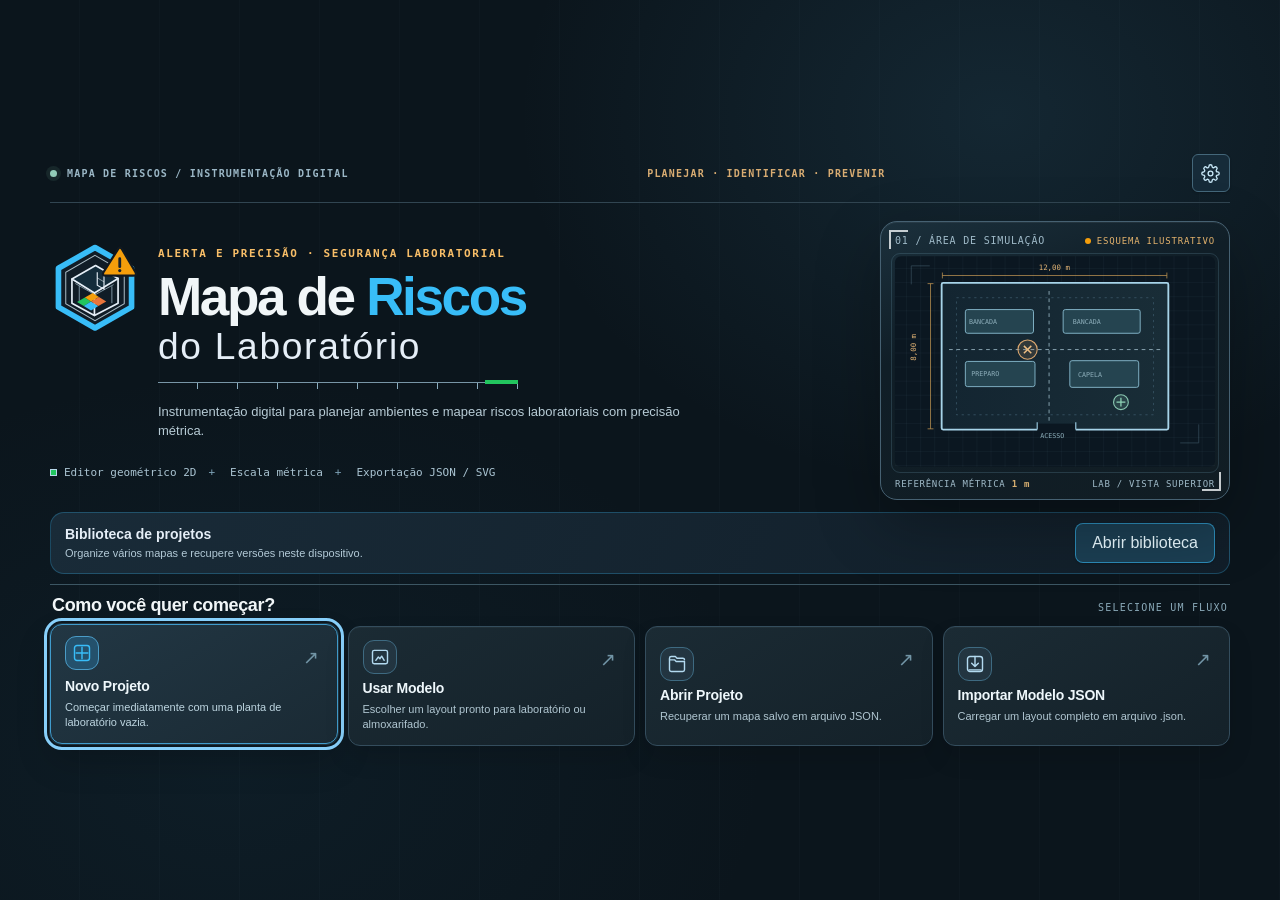
==== index.html @ 687a7b1a "fix(uiux-0.9.2.3): prevent toolbar overlap and move PWA installation to settings" ====
<html lang="pt-BR">
<head>
  <meta charset="utf-8">
  <meta name="viewport" content="width=device-width, initial-scale=1">
  <title>Mapa de Riscos — Laboratório</title>
  <link rel="stylesheet" href="css/mapa.css">
  <link rel="stylesheet" href="css/identidade-alerta-precisao.css">
  <meta name="theme-color" content="#0F141A">
  <meta name="description" content="Editor 2D de plantas e mapas de riscos para laboratórios, com medidas reais, símbolos de risco e exportação JSON.">
  <link rel="icon" type="image/svg+xml" href="assets/svg/mrl-app-icon.svg">
  <link rel="manifest" href="manifest.webmanifest">
  <link rel="apple-touch-icon" href="assets/icons/icon-180.png">
  <meta name="apple-mobile-web-app-capable" content="yes">
  <meta name="apple-mobile-web-app-status-bar-style" content="black-translucent">
</head>
<body>
  <!-- Página inicial sem autenticação: novo projeto, autosave, modelos e importação. -->
<section id="homeScreen" class="home-screen" aria-labelledby="homeTitle">
    <div class="home-content">
      <div class="proto-topline" aria-label="Protótipo visual, não versão de produção">
        <span class="proto-topline-kicker"><span class="proto-pulse"></span> MAPA DE RISCOS / INSTRUMENTAÇÃO DIGITAL</span>
        <span class="proto-topline-right">PLANEJAR · IDENTIFICAR · PREVENIR</span><button id="homeSettingsBtn" class="settings-trigger home-settings-trigger" type="button" aria-label="Abrir configurações" aria-controls="settingsPanel" aria-expanded="false" title="Configurações"><svg viewbox="0 0 24 24"><path d="M12 15a3 3 0 1 0 0-6 3 3 0 0 0 0 6zM19.4 15a1.65 1.65 0 0 0 .33 1.82l.06.06a2 2 0 0 1-2.83 2.83l-.06-.06a1.65 1.65 0 0 0-1.82-.33 1.65 1.65 0 0 0-1 1.51V21a2 2 0 0 1-4 0v-.09A1.65 1.65 0 0 0 9 19.4a1.65 1.65 0 0 0-1.82.33l-.06.06a2 2 0 0 1-2.83-2.83l.06-.06a1.65 1.65 0 0 0 .33-1.82 1.65 1.65 0 0 0-1.51-1H3a2 2 0 0 1 0-4h.09A1.65 1.65 0 0 0 4.6 9a1.65 1.65 0 0 0-.33-1.82l-.06-.06a2 2 0 0 1 2.83-2.83l.06.06a1.65 1.65 0 0 0 1.82.33H9a1.65 1.65 0 0 0 1-1.51V3a2 2 0 0 1 4 0v.09a1.65 1.65 0 0 0 1 1.51 1.65 1.65 0 0 0 1.82-.33l.06-.06a2 2 0 0 1 2.83 2.83l-.06.06a1.65 1.65 0 0 0-.33 1.82V9a1.65 1.65 0 0 0 1.51 1H21a2 2 0 0 1 0 4h-.09a1.65 1.65 0 0 0-1.51 1z"></path></svg></button>
      </div>
      <div class="home-brand">
      <div class="proto-brand-copy">
        <div class="home-brand-mark" aria-hidden="true">
          <img class="identity-symbol" src="assets/svg/mrl-symbol.svg" alt="" width="72" height="72">
        </div>
        <div>
          <span class="home-eyebrow">ALERTA E PRECISÃO · SEGURANÇA LABORATORIAL</span>
          <h1 id="homeTitle" class="brand-wordmark"><span class="brand-wordmark-top">Mapa de <em>Riscos</em></span><span class="brand-wordmark-bottom">do Laboratório</span></h1><div class="brand-wordmark-rule" aria-hidden="true"></div>
          <p>Instrumentação digital para planejar ambientes e mapear riscos laboratoriais com precisão métrica.</p>
        </div>
        <div class="proto-capabilities" aria-label="Características do editor">
          <span><i class="proto-signal-dot"></i> Editor geométrico 2D</span>
          <span>Escala métrica</span>
          <span>Exportação JSON / SVG</span>
        </div>
      </div>
      <div class="proto-showcase" aria-label="Visualização conceitual de uma planta de laboratório de 12 por 8 metros">
        <div class="proto-showcase-head"><span>01 / ÁREA DE SIMULAÇÃO</span><span class="proto-showcase-live"><b></b> ESQUEMA ILUSTRATIVO</span></div>
        <svg viewBox="0 0 440 294" xmlns="http://www.w3.org/2000/svg" aria-hidden="true">
          <defs>
            <pattern id="protoGrid" width="19" height="19" patternUnits="userSpaceOnUse"><path d="M19 0H0V19" fill="none" stroke="#91bdd4" stroke-opacity=".13" stroke-width=".8"/></pattern>
            <linearGradient id="protoFloor" x1="0" x2="1"><stop stop-color="#132531"/><stop offset="1" stop-color="#192d37"/></linearGradient>
          </defs>
          <rect x="4" y="3" width="432" height="284" rx="8" fill="#0b1721"/>
          <rect x="4" y="3" width="432" height="284" fill="url(#protoGrid)"/>
          <g transform="translate(67 39)">
            <rect width="306" height="198" rx="2" fill="url(#protoFloor)" stroke="#a7d4e9" stroke-width="2.5"/>
            <rect x="20" y="20" width="266" height="158" fill="none" stroke="#3c5a6c" stroke-dasharray="3 5"/>
            <g fill="#254450" stroke="#8abdd1" stroke-width="1.2">
              <rect x="32" y="36" width="92" height="32" rx="3"/><rect x="164" y="36" width="104" height="32" rx="3"/>
              <rect x="32" y="106" width="94" height="34" rx="3"/><rect x="173" y="105" width="93" height="36" rx="3"/>
            </g>
            <g fill="none" stroke="#adcbd8" stroke-width="1" stroke-dasharray="5 5"><path d="M145 11V188"/><path d="M10 90H297"/></g>
            <g><circle cx="116" cy="90" r="13" fill="#cf9360" fill-opacity=".15" stroke="#d8a56e" stroke-width="1.5"/><path d="M111 85l10 10m0-10l-10 10" stroke="#ecbc82" stroke-width="2"/><circle cx="242" cy="161" r="10" fill="#89c7b1" fill-opacity=".15" stroke="#89c7b1" stroke-width="1.5"/><path d="M242 155v12m-6-6h12" stroke="#8fd5b7" stroke-width="1.7"/></g>
            <rect x="129" y="190" width="52" height="12" fill="#0b1721"/><path d="M129 198v-10m52 10v-10" stroke="#86b3c8" stroke-width="1.8"/>
            <g fill="#8daeba" font-family="monospace" font-size="9"><text x="133" y="210">ACESSO</text><text x="37" y="55">BANCADA</text><text x="177" y="55">BANCADA</text><text x="40" y="126">PREPARO</text><text x="184" y="127">CAPELA</text></g>
          </g>
          <g stroke="#d7a65a" stroke-width="1" opacity=".9"><path d="M68 29H371M68 25v8m303-8v8"/><path d="M52 40v196m-4-196h8m-8 196h8"/></g>
          <g fill="#e5b676" font-size="10" font-family="monospace"><text x="198" y="21">12,00 m</text><text x="33" y="144" transform="rotate(-90 33 144)">8,00 m</text></g>
          <g stroke="#82adc2" opacity=".35"><path d="M26 16h25M26 16v25M414 255h-25M414 255v-25"/></g>
        </svg>
        <div class="proto-showcase-bottom"><span>REFERÊNCIA MÉTRICA <b>1 m</b></span><span>LAB / VISTA SUPERIOR</span></div>
      </div>
      </div>

      <p id="homeStorageWarning" class="home-storage-warning" role="alert" hidden></p>

      <div class="home-recent home-recent-top" id="recentProjects" hidden>
        <div class="home-recent-head">
          <div>
            <h2>Continuar de onde parou</h2>
            <p>Existe um autosave disponível neste navegador.</p>
          </div>
          <button id="homeContinue" class="home-continue" type="button">Continuar último projeto</button>
        </div>
        <div id="recentList" class="recent-list"></div>
      </div>
      <div id="previousProjectRow" class="home-previous" hidden>
        <span>Uma cópia local do projeto anterior está disponível neste navegador.</span>
        <button type="button" id="homeRestorePrevious" class="home-restore-previous">Restaurar cópia anterior</button>
      </div>

      <div class="library-home-launch">
        <div><strong>Biblioteca de projetos</strong><span>Organize vários mapas e recupere versões neste dispositivo.</span></div>
        <button id="homeLibrary" type="button">Abrir biblioteca</button>
      </div>

      <div class="proto-section-caption"><h2 class="home-start-title">Como você quer começar?</h2><span>SELECIONE UM FLUXO</span></div>


      <div class="home-actions" aria-label="Como deseja começar?">
        <button id="homeNewProject" class="home-card home-card-primary" type="button">
          <span class="home-icon" aria-hidden="true"><svg viewbox="0 0 24 24"><path d="M12 5v14M5 12h14"></path><rect x="3" y="3" width="18" height="18" rx="3"></rect></svg></span>
          <strong>Novo Projeto</strong>
          <small>Começar imediatamente com uma planta de laboratório vazia.</small>
        </button>
        <button id="homeUseModel" class="home-card home-card-secondary" type="button">
          <span class="home-icon" aria-hidden="true"><svg viewbox="0 0 24 24"><rect x="3" y="4" width="18" height="16" rx="2"></rect><path d="M7 16l3-4 2 2 2-3 3 5"></path></svg></span>
          <strong>Usar Modelo</strong>
          <small>Escolher um layout pronto para laboratório ou almoxarifado.</small>
        </button>
        <button id="homeOpenProject" class="home-card home-card-secondary" type="button">
          <span class="home-icon" aria-hidden="true"><svg viewbox="0 0 24 24"><path d="M3 7h6l2 2h10v10a2 2 0 0 1-2 2H5a2 2 0 0 1-2-2z"></path><path d="M3 7V5a2 2 0 0 1 2-2h5l2 2h7a2 2 0 0 1 2 2"></path></svg></span>
          <strong>Abrir Projeto</strong>
          <small>Recuperar um mapa salvo em arquivo JSON.</small>
        </button>
        <button id="homeImportModel" class="home-card home-card-secondary" type="button">
          <span class="home-icon" aria-hidden="true"><svg viewbox="0 0 24 24"><path d="M12 3v12m0 0l-4-4m4 4l4-4"></path><path d="M5 19h14"></path><rect x="3" y="3" width="18" height="18" rx="3"></rect></svg></span>
          <strong>Importar Modelo JSON</strong>
          <small>Carregar um layout completo em arquivo .json.</small>
        </button>
      </div>
    </div>
  </section>

  <!-- Editor principal: interface completa de edição do mapa. -->
<div class="app hidden" id="app">
    <!-- Barra superior: navegação, área ativa, stepper e ações globais. -->
<header class="topbar" role="banner">

      <button id="homeBtn" type="button" title="Voltar à tela inicial" aria-label="Voltar à tela inicial" class="topbar-icon-btn"><svg viewbox="0 0 24 24" aria-hidden="true"><path d="M3 10.5L12 3l9 7.5M5 9v11h14V9M9 20v-6h6v6"></path></svg></button><div class="brand">
        <div class="brand-mark" aria-hidden="true">
          <img class="identity-symbol" src="assets/svg/mrl-symbol.svg" alt="" width="36" height="36">
        </div>
        <div>
          <strong>Mapa de <span class="identity-blue">Riscos</span> do Laboratório</strong>
          <small>ALERTA E PRECISÃO · EDITOR 2D</small>
        </div>
      </div>

      <span id="projectName" class="project-name">Laboratório</span><div class="mobile-nav-controls">
        <button id="btnToggleTools" class="mobile-only-btn" type="button" aria-label="Abrir Painel de Ferramentas">
          <svg viewbox="0 0 24 24"><path d="M14.7 6.3a1 1 0 0 0 0 1.4l1.6 1.6a1 1 0 0 0 1.4 0l3.77-3.77a6 6 0 0 1-7.94 7.94l-6.91 6.91a2.12 2.12 0 0 1-3-3l6.91-6.91a6 6 0 0 1 7.94-7.94l-3.76 3.76z"></path></svg>
        </button>
        <button id="btnToggleProps" class="mobile-only-btn" type="button" aria-label="Abrir Painel de Propriedades">
          <svg viewbox="0 0 24 24"><path d="M12 15a3 3 0 1 0 0-6 3 3 0 0 0 0 6zM19.4 15a1.65 1.65 0 0 0 .33 1.82l.06.06a2 2 0 0 1-2.83 2.83l-.06-.06a1.65 1.65 0 0 0-1.82-.33 1.65 1.65 0 0 0-1 1.51V21a2 2 0 0 1-4 0v-.09A1.65 1.65 0 0 0 9 19.4a1.65 1.65 0 0 0-1.82.33l-.06.06a2 2 0 0 1-2.83-2.83l.06-.06a1.65 1.65 0 0 0 .33-1.82 1.65 1.65 0 0 0-1.51-1H3a2 2 0 0 1 0-4h.09A1.65 1.65 0 0 0 4.6 9a1.65 1.65 0 0 0-.33-1.82l-.06-.06a2 2 0 0 1 2.83-2.83l.06.06a1.65 1.65 0 0 0 1.82.33H9a1.65 1.65 0 0 0 1-1.51V3a2 2 0 0 1 4 0v.09a1.65 1.65 0 0 0 1 1.51 1.65 1.65 0 0 0 1.82-.33l.06-.06a2 2 0 0 1 2.83 2.83l-.06.06a1.65 1.65 0 0 0-.33 1.82V9a1.65 1.65 0 0 0 1.51 1H21a2 2 0 0 1 0 4h-.09a1.65 1.65 0 0 0-1.51 1z"></path></svg>
        </button>
      </div>

      <div class="area-switcher" aria-label="Área ativa"><span class="area-switcher-label">Área</span><select id="areaSelect" aria-label="Selecionar área ativa"></select>
          </div><div class="stepper" aria-label="Etapas de construção do mapa">
        <button class="step active" id="step-1" type="button" aria-current="step">
          <span class="step-num">1</span>
          <b>Ambiente</b>
          <span class="step-check" aria-hidden="true">✓</span>
        </button>
        <i></i>
        <button class="step pending" id="step-2" type="button">
          <span class="step-num">2</span>
          <b>Riscos</b>
          <span class="step-check" aria-hidden="true">✓</span>
        </button>
        <i></i>
        <button class="step pending" id="step-3" type="button">
          <span class="step-num">3</span>
          <b>Conferir</b>
          <span class="step-check" aria-hidden="true">✓</span>
        </button>
      </div><div id="stepperHint" class="stepper-hint" aria-live="polite">Comece definindo o ambiente e adicionando estrutura.</div>

      <div class="topbar-action-cluster" aria-label="Ações do projeto"><div class="top-action-group top-action-edit"><button id="undo" title="Desfazer (Ctrl+Z)" aria-label="Desfazer ação anterior (Ctrl+Z)">
          <svg viewbox="0 0 24 24"><path d="M3 7v6h6M21 17a9 9 0 0 0-9-9 9 9 0 0 0-6 2.3L3 13"></path></svg>
          <span class="btn-label">Desfazer</span>
        </button>
        <button id="redo" title="Refazer (Ctrl+Y)" aria-label="Refazer ação desfeita (Ctrl+Y)">
          <svg viewbox="0 0 24 24"><path d="M21 7v6h-6M3 17a9 9 0 0 1 9-9 9 9 0 0 1 6 2.3L21 13"></path></svg>
          <span class="btn-label">Refazer</span>
        </button>
        </div><div class="top-action-group top-action-file"><button id="btnShortcuts" aria-keyshortcuts="?" title="Atalhos de Teclado (?)" aria-label="Abrir guia de atalhos de teclado">
          <svg viewbox="0 0 24 24"><path d="M12 2a10 10 0 1 0 0 20 10 10 0 0 0 0-20zm0 15h.01M12 7a3 3 0 0 1 3 3c0 2-3 3-3 3"></path></svg>
          <span class="btn-label">Ajuda</span>
        </button>
        <button id="librarySaveRevision" type="button" title="Guardar revisão do projeto na biblioteca" aria-label="Guardar revisão do projeto na biblioteca"><svg viewBox="0 0 24 24" aria-hidden="true"><path d="M4 3h13l3 3v15H4zM7 3v6h9V3M7 21v-8h10v8M14 16h-4M12 14v4"/></svg><span>Revisão</span></button>
        <button id="save" title="Baixar arquivo de projeto JSON" aria-label="Baixar arquivo JSON do projeto">
          <svg viewbox="0 0 24 24"><path d="M19 21H5a2 2 0 0 1-2-2V5a2 2 0 0 1 2-2h11l5 5v11a2 2 0 0 1-2 2zM17 21v-8H7v8M7 3v5h8"></path></svg>
          <span>Baixar JSON</span>
        </button>
        <button id="exportSvg" title="Exportar Mapa em SVG" aria-label="Exportar imagem do mapa em SVG">
          <svg viewbox="0 0 24 24"><path d="M14 2H6a2 2 0 0 0-2 2v16a2 2 0 0 0 2 2h12a2 2 0 0 0 2-2V8zM14 2v6h6M12 18v-6M9 15l3 3 3-3"></path></svg>
          <span>SVG</span>
        </button>
        <button id="load" title="Abrir arquivo de mapa" aria-label="Carregar projeto JSON salvo">
          <svg viewbox="0 0 24 24"><path d="M22 19a2 2 0 0 1-2 2H4a2 2 0 0 1-2-2V5a2 2 0 0 1 2-2h5l2 3h9a2 2 0 0 1 2 2z"></path></svg>
          <span>Abrir</span>
        </button>
        <button id="editorSettingsBtn" class="settings-trigger" type="button" aria-label="Abrir configurações" aria-controls="settingsPanel" aria-expanded="false" title="Configurações"><svg viewbox="0 0 24 24"><path d="M12 15a3 3 0 1 0 0-6 3 3 0 0 0 0 6zM19.4 15a1.65 1.65 0 0 0 .33 1.82l.06.06a2 2 0 0 1-2.83 2.83l-.06-.06a1.65 1.65 0 0 0-1.82-.33 1.65 1.65 0 0 0-1 1.51V21a2 2 0 0 1-4 0v-.09A1.65 1.65 0 0 0 9 19.4a1.65 1.65 0 0 0-1.82.33l-.06.06a2 2 0 0 1-2.83-2.83l.06-.06a1.65 1.65 0 0 0 .33-1.82 1.65 1.65 0 0 0-1.51-1H3a2 2 0 0 1 0-4h.09A1.65 1.65 0 0 0 4.6 9a1.65 1.65 0 0 0-.33-1.82l-.06-.06a2 2 0 0 1 2.83-2.83l.06.06a1.65 1.65 0 0 0 1.82.33H9a1.65 1.65 0 0 0 1-1.51V3a2 2 0 0 1 4 0v.09a1.65 1.65 0 0 0 1 1.51 1.65 1.65 0 0 0 1.82-.33l.06-.06a2 2 0 0 1 2.83 2.83l-.06.06a1.65 1.65 0 0 0-.33 1.82V9a1.65 1.65 0 0 0 1.51 1H21a2 2 0 0 1 0 4h-.09a1.65 1.65 0 0 0-1.51 1z"></path></svg></button>
      </div></div></header>

    <!-- Área de trabalho: painéis laterais e canvas central. -->
<main class="workspace">
      <!-- PAINEL ESQUERDO -->
      <!-- Painel esquerdo: projeto, ambiente, paleta de elementos e dicas. -->
<aside class="left-panel" id="leftPanel" tabindex="0" aria-label="Painel de Ferramentas e Elementos"><div class="mobile-panel-header"><strong>Ferramentas</strong><button type="button" class="mobile-panel-close" id="closeToolsPanel" aria-label="Fechar painel de ferramentas">×</button></div><details class="panel-section panel-section-project" open="open"><summary class="panel-section-head"><span class="panel-section-icon"><svg viewbox="0 0 24 24" aria-hidden="true"><path d="M4 4h16v16H4zM8 8h8v8H8z"></path></svg></span><span class="panel-section-title">Projeto</span><span class="panel-section-chevron" aria-hidden="true">›</span></summary><div class="panel-section-body"><!-- Cabeçalho do editor: identificação e contexto do mapa. -->
<section class="intro">
          <span class="eyebrow">MAPEAMENTO</span>
          <h1>Monte a planta</h1>
          <p>Defina o tamanho real da sala e depois posicione estrutura, riscos e itens de segurança.</p>
        </section>


        <!-- Gerenciador de áreas: criar, renomear, excluir e alternar ambientes. -->
<section class="area-manager" id="areaManager">
          <div class="section-title">Áreas do projeto</div>
          <div class="area-name-row">
            <input id="areaName" type="text" maxlength="60" placeholder="Nome da área" aria-label="Nome da área">
            <button id="renameArea" type="button" title="Renomear área">Renomear</button>
          </div>
          <label for="areaType">Tipo da área
            <select id="areaType" aria-label="Tipo da área">
              <option value="laboratorio">Laboratório</option>
              <option value="almoxarifado">Almoxarifado</option>
              <option value="corredor">Corredor</option>
              <option value="preparo">Sala de preparo</option>
              <option value="apoio">Área de apoio</option>
            </select>
          </label>
          <div class="area-actions">
            <button class="primary" id="newArea" type="button">Nova Área</button>
            <button id="openModels" type="button">Modelos</button>
            <button id="deleteArea" type="button">Excluir Área</button>
            <button id="toggleOverview" type="button">Ver todas as áreas</button>
          </div>
          <div class="area-meta" id="areaMeta" aria-live="polite"></div>
        </section>

        <!-- Configuração das dimensões da área ativa. -->
<section class="room-card" id="environmentSection">
          <div class="section-title">Dimensões da sala</div>
          <div class="dimension-grid">
            <label for="roomW">Largura
              <div class="input-unit"><input id="roomW" type="number" value="12" min="2" max="100" step="0.1" aria-label="Largura da sala em metros"><span>m</span></div>
            </label>
            <label for="roomH">Comprimento
              <div class="input-unit"><input id="roomH" type="number" value="8" min="2" max="100" step="0.1" aria-label="Comprimento da sala em metros"><span>m</span></div>
            </label>
          </div>
          <div id="roomFeedback" class="feedback" aria-live="polite">Sala atual: 12,0 × 8,0 m</div>
          <div class="room-actions">
            <button class="primary full" id="applyRoom" aria-label="Aplicar dimensões da sala">Aplicar dimensões</button>
            <button class="full" id="fitRoom" title="Atalho: F" aria-label="Enquadrar sala na tela (Atalho F)">Enquadrar sala (F)</button>
          </div>
        </section>

        </div></details><details class="panel-section" open="open"><summary class="panel-section-head"><span class="panel-section-icon"><svg viewbox="0 0 24 24" aria-hidden="true"><path d="M4 5h16v14H4zM4 10h16M4 15h16"></path></svg></span><span class="panel-section-title">Estrutura</span><span class="panel-section-chevron" aria-hidden="true">›</span></summary><div class="panel-section-body"><div id="palette" class="palette palette-group"><button data-type="wall" aria-label="Adicionar Parede"><span class="icon"><svg viewBox="0 0 24 24" aria-hidden="true"><rect x="2.5" y="8" width="19" height="8" rx="0.5" fill="none" stroke="currentColor"/><path d="M5 15.5l5-7M11 15.5l5-7M17 15.5l4-6" fill="none" stroke="currentColor" stroke-opacity=".68"/><path d="M2.5 9.5h19M2.5 14.5h19" fill="none" stroke="currentColor" stroke-opacity=".5"/></svg></span><b>Parede</b><small>Estrutura</small></button>
            <button data-type="door" aria-label="Adicionar Porta"><span class="icon"><svg viewBox="0 0 24 24" aria-hidden="true"><path d="M3 20h18M7 20V4" fill="none" stroke="currentColor"/><circle cx="7" cy="20" r="1.2" fill="currentColor"/><path d="M7 4A16 16 0 0 1 23 20" fill="none" stroke="currentColor" stroke-dasharray="2.2 2.2" stroke-opacity=".75"/></svg></span><b>Porta</b><small>Acesso</small></button>
            <button data-type="window" aria-label="Adicionar Janela"><span class="icon"><svg viewbox="0 0 24 24"><path d="M3 5h18v14H3zM3 12h18M12 5v14"></path></svg></span><b>Janela</b><small>Abertura</small></button>
            <button data-type="zone" aria-label="Adicionar Área de Circulação"><span class="icon"><svg viewbox="0 0 24 24"><path d="M4 4h16v16H4zM8 8h8v8H8z"></path></svg></span><b>Circulação</b><small>Área livre</small></button>

            </div></div></details><details class="panel-section" open="open"><summary class="panel-section-head"><span class="panel-section-icon"><svg viewbox="0 0 24 24" aria-hidden="true"><path d="M3 6h18v4H3zM5 10v9M19 10v9M7 15h10"></path></svg></span><span class="panel-section-title">Mobiliário e Equipamentos</span><span class="panel-section-chevron" aria-hidden="true">›</span></summary><div class="panel-section-body"><div class="palette palette-group"><button data-type="bench" aria-label="Adicionar Bancada"><span class="icon"><img src="assets/svg/lab-bench.svg" width="24" height="24" alt=""></span><b>Bancada</b><small>Trabalho</small></button>
            <button data-type="benchL" aria-label="Adicionar Bancada em L"><span class="icon"><img src="assets/svg/lab-benchL.svg" width="24" height="24" alt=""></span><b>Bancada L</b><small>Canto</small></button>
            <button data-type="sink" aria-label="Adicionar Pia"><span class="icon"><img src="assets/svg/lab-sink.svg" width="24" height="24" alt=""></span><b>Pia</b><small>Água</small></button>
            <button data-type="hood" aria-label="Adicionar Capela de Exaustão"><span class="icon"><img src="assets/svg/lab-hood.svg" width="24" height="24" alt=""></span><b>Capela</b><small>Exaustão</small></button>
            <button data-type="cabinet" aria-label="Adicionar Armário"><span class="icon"><svg viewbox="0 0 24 24"><path d="M4 3h16v18H4zM12 3v18M8 8h1M15 8h1"></path></svg></span><b>Armário</b><small>Armazenamento</small></button>
            <button data-type="shelf" aria-label="Adicionar Estante"><span class="icon"><svg viewbox="0 0 24 24"><path d="M4 4h16M4 10h16M4 16h16M4 21h16M6 4v17M18 4v17"></path></svg></span><b>Estante</b><small>Armazenamento</small></button>
            <button data-type="equipment" aria-label="Adicionar Equipamento"><span class="icon"><svg viewbox="0 0 24 24"><path d="M4 5h16v14H4zM7 8h10v5H7zM9 16h6"></path></svg></span><b>Equipamento</b><small>Área técnica</small></button>
            </div></div></details><details class="panel-section" open="open"><summary class="panel-section-head"><span class="panel-section-icon"><svg viewbox="0 0 24 24" aria-hidden="true"><path d="M12 3l9 17H3L12 3zM12 9v4M12 17h.01"></path></svg></span><span class="panel-section-title">Riscos</span><span class="panel-section-chevron" aria-hidden="true">›</span></summary><div class="panel-section-body"><div class="palette palette-group"><button data-type="chemical" class="risk risk-chemical" aria-label="Adicionar Risco Químico"><span class="icon"><img src="assets/svg/risk-chemical.svg" width="24" height="24" alt=""></span><b>Químico</b><small>Risco químico</small></button>
            <button data-type="biological" class="risk risk-biological" aria-label="Adicionar Risco Biológico"><span class="icon"><svg viewbox="0 0 24 24"><path d="M12 4c-3 0-5 3-5 6 0 4 2 7 5 10 3-3 5-6 5-10 0-3-2-6-5-6zM7 9c-3-1-5 1-5 4s3 4 6 2M17 9c3-1 5 1 5 4s-3 4-6 2M12 4V2"></path></svg></span><b>Biológico</b><small>Risco biológico</small></button>
            <button data-type="physical" class="risk risk-physical" aria-label="Adicionar Risco Físico"><span class="icon"><svg viewbox="0 0 24 24"><path d="M4 17l6-10 3 5 3-4 4 9M5 20h14"></path></svg></span><b>Físico</b><small>Ruído, calor etc.</small></button>
            <button data-type="fire" class="risk risk-fire" aria-label="Adicionar Risco de Incêndio"><span class="icon"><svg viewbox="0 0 24 24"><path d="M12 21c-4 0-7-3-7-7 0-3 2-5 5-8 0 3 2 4 3 5 0-4 2-6 3-8 1 3 3 5 3 9 0 5-3 9-7 9z"></path></svg></span><b>Incêndio</b><small>Risco de fogo</small></button>
            <button data-type="electrical" class="risk risk-electrical" aria-label="Adicionar Risco Elétrico"><span class="icon"><svg viewbox="0 0 24 24"><path d="M13 2L5 13h6l-1 9 9-12h-6z"></path></svg></span><b>Elétrico</b><small>Risco elétrico</small></button>
            <button data-type="ergonomic" class="risk risk-ergonomic" aria-label="Adicionar Risco Ergonômico"><span class="icon"><svg viewbox="0 0 24 24"><path d="M8 5a2 2 0 1 0 0 4 2 2 0 0 0 0-4M7 10l-2 5h5l2 5M12 11h5M17 11v8"></path></svg></span><b>Ergonômico</b><small>Postura, esforço</small></button>
            <button data-type="radiation" class="risk risk-radiation" aria-label="Adicionar Risco de Radiação"><span class="icon"><svg viewbox="0 0 24 24"><path d="M12 12m-2 0a2 2 0 1 0 4 0a2 2 0 1 0-4 0M12 10V3M10.3 13l-6 3.5M13.7 13l6 3.5M12 3a9 9 0 0 1 7.8 13.5M12 3a9 9 0 0 0-7.8 13.5"></path></svg></span><b>Radiação</b><small>Ionizante / UV</small></button>
            <button data-type="slip" class="risk risk-slip" aria-label="Adicionar Risco de Queda"><span class="icon"><svg viewbox="0 0 24 24"><path d="M4 18h16M7 14l3-5 3 3 4-6M5 20h14"></path></svg></span><b>Queda</b><small>Piso / circulação</small></button>

            </div></div></details><details class="panel-section" open="open"><summary class="panel-section-head"><span class="panel-section-icon"><svg viewbox="0 0 24 24" aria-hidden="true"><path d="M5 20h14M12 3v11M8 10l4-4 4 4"></path></svg></span><span class="panel-section-title">Emergência</span><span class="panel-section-chevron" aria-hidden="true">›</span></summary><div class="panel-section-body"><div class="palette palette-group"><button data-type="shower" aria-label="Adicionar Chuveiro de Emergência"><span class="icon"><svg viewbox="0 0 24 24"><path d="M5 10h14M7 10a5 5 0 0 1 10 0M12 10v3M8 15v4M12 15v4M16 15v4"></path></svg></span><b>Chuveiro</b><small>Emergência</small></button>
            <button data-type="eyewash" aria-label="Adicionar Lava-Olhos de Emergência"><span class="icon"><svg viewbox="0 0 24 24"><path d="M4 13h16M7 13V9h10v4M9 9V6h6v3M6 17c2-2 4-2 6 0M12 17c2-2 4-2 6 0"></path></svg></span><b>Lava-olhos</b><small>Emergência</small></button>
            <button data-type="extinguisher" aria-label="Adicionar Extintor de Incêndio"><span class="icon"><img src="assets/svg/equipment-extinguisher.svg" width="24" height="24" alt=""></span><b>Extintor</b><small>Emergência</small></button>
            <button data-type="exit" aria-label="Adicionar Saída de Emergência"><span class="icon"><svg viewbox="0 0 24 24"><path d="M4 3h10v18H4zM14 12h7M18 9l3 3-3 3"></path></svg></span><b>Saída</b><small>Emergência</small></button>
          </div></div></details><details class="panel-section"><summary class="panel-section-head"><span class="panel-section-icon"><svg viewbox="0 0 24 24" aria-hidden="true"><path d="M9 18h6M10 22h4M8 14a6 6 0 1 1 8 0c-1 1-2 2-2 4h-4c0-2-1-3-2-4z"></path></svg></span><span class="panel-section-title">Dicas</span><span class="panel-section-chevron" aria-hidden="true">›</span></summary><div class="panel-section-body"><div class="help-box">
          <strong>Como usar</strong>
          <span>1. Redimensione a sala ou escolha elementos na paleta.</span>
          <span>2. Pressione Alt + Arrastar ou Ctrl + D para duplicar.</span>
          <span>3. Agrupe elementos selecionados pressionando a tecla G.</span>
          <span>4. Use Setas (Shift = rápido), R para girar e + / - para escalar.</span>
          <span>5. Navegue por Tab, focar camadas (Alt+Shift+L) e propriedades (Alt+Shift+P).</span>
        </div>
      </div></details></aside><!-- ÁREA CENTRAL: CANVAS -->
      <section class="canvas-area" tabindex="0" aria-label="Área de Trabalho Principal do Editor">
        <div class="canvas-toolbar" role="toolbar" aria-label="Ferramentas do Canvas">
          <div class="tool-group">
            <button class="mode active" id="selectMode" title="Selecionar elementos" aria-label="Ativar Modo Seleção" aria-pressed="true">
              <svg viewbox="0 0 24 24"><path d="M3 3l7.07 16.97 2.51-7.39 7.39-2.51L3 3z"></path></svg>
              <span>Selecionar</span>
            </button>
            <button class="mode" id="panMode" title="Mover área do mapa" aria-label="Ativar Modo Panorâmico" aria-pressed="false">
              <svg viewbox="0 0 24 24"><path d="M5 9l-3 3 3 3M19 9l3 3-3 3M9 5l3-3 3 3M9 19l3 3 3-3M12 12h0"></path></svg>
              <span>Mover</span>
            </button>
          </div>

          <div class="tool-group">
            <button id="grid" title="Alternar grade de referência" aria-label="Alternar exibição da grade" aria-pressed="true">
              <svg viewbox="0 0 24 24"><path d="M3 3h18v18H3zM3 9h18M3 15h18M9 3v18M15 3v18"></path></svg>
              <span>Grade</span>
            </button>
            <button id="snap" title="Alinhamento magnético (Snap 10 cm)" aria-label="Alternar Snap Magnético de 10cm" aria-pressed="true">
              <svg viewbox="0 0 24 24"><path d="M6 3v6a6 6 0 0 0 12 0V3M4 3h4M16 3h4M12 15v6M9 18h6"></path></svg>
              <span>Snap</span>
            </button>
            <button id="ruler" title="Exibir cotas e graduação métrica adaptativa" aria-label="Alternar cotas e graduação métrica" aria-pressed="false">
              <svg viewbox="0 0 24 24"><path d="M2 4h20v16H2zM6 4v4M10 4v2M14 4v4M18 4v2"></path></svg>
              <span>Cotas</span>
            </button>
          </div>

          <div class="zoom">
            <button id="zoomOut" title="Diminuir Zoom" aria-label="Diminuir Zoom do Canvas">
              <svg viewbox="0 0 24 24"><path d="M5 12h14"></path></svg>
            </button>
            <span id="zoomText" aria-live="polite">100%</span>
            <button id="zoomIn" title="Aumentar Zoom" aria-label="Aumentar Zoom do Canvas">
              <svg viewbox="0 0 24 24"><path d="M12 5v14M5 12h14"></path></svg>
            </button>
          </div>
        </div>

        <!-- BARRA CONTEXTUAL PARA ELEMENTOS SELECIONADOS -->
        <!-- Barra contextual: ações rápidas para a seleção atual. -->
<div id="contextualToolbar" class="contextual-toolbar hidden" role="toolbar" aria-label="Ações para Seleção Atual">
          <button id="ctxHide" title="Ocultar / Mostrar visibilidade" aria-label="Alternar Visibilidade dos elementos selecionados"><svg viewbox="0 0 24 24"><path d="M1 12s4-8 11-8 11 8 11 8-4 8-11 8-11-8-11-8z"></path><circle cx="12" cy="12" r="3"></circle></svg> Visibilidade</button>
          <button id="ctxLock" title="Bloquear / Desbloquear movimentação" aria-label="Alternar Bloqueio dos elementos selecionados"><svg viewbox="0 0 24 24"><rect x="3" y="11" width="18" height="11" rx="2" ry="2"></rect><path d="M7 11V7a5 5 0 0 1 10 0v4"></path></svg> Bloqueio</button>
          <button id="ctxDuplicate" title="Duplicar (Alt+Shift+D)" aria-label="Duplicar elementos selecionados"><svg viewbox="0 0 24 24"><path d="M16 1H4c-1.1 0-2 .9-2 2v14h2V3h12V1zm3 4H8c-1.1 0-2 .9-2 2v14c0 1.1.9 2 2 2h11c1.1 0 2-.9 2-2V7c0-1.1-.9-2-2-2zm0 16H8V7h11v14z"></path></svg> Duplicar</button>
          <button id="ctxRotate" title="Girar 90°" aria-label="Girar elementos selecionados em noventa graus"><svg viewbox="0 0 24 24"><path d="M7.11 8.53L5.7 7.11C4.8 8.27 4.24 9.61 4.07 11h2.02c.14-.87.52-1.67 1.02-2.47zM6.09 13H4.07c.17 1.39.73 2.73 1.6c.14.87.52 1.67 1.02 2.47l-1.41 1.41C4.37 15.61 3.73 13.91 3.56 12h2.02c.17 1.39.73 2.73 1.6 3.87zM12 4V1L8 5l4 4V6c3.31 0 6 2.69 6 6 0 1.01-.25 1.97-.7 2.8l1.46 1.46C19.54 15.03 20 13.57 20 12c0-4.42-3.58-8-8-8z"></path></svg> Girar</button>
          <button id="ctxGroup" title="Agrupar selecionados (G)" aria-label="Agrupar elementos selecionados"><svg viewbox="0 0 24 24"><path d="M4 4h6v6H4zm10 0h6v6h-6zM4 14h6v6H4zm10 0h6v6h-6z"></path></svg> Agrupar</button>
          <button id="ctxUngroup" class="hidden" title="Desagrupar (Shift+G)" aria-label="Desagrupar grupo selecionado"><svg viewbox="0 0 24 24"><path d="M4 4h4v4H4zm12 0h4v4h-4zM4 16h4v4H4zm12 0h4v4h-4z"></path></svg> Desagrupar</button>
          <button id="ctxDelete" class="danger-btn" title="Excluir (Del)" aria-label="Excluir elementos selecionados"><svg viewbox="0 0 24 24"><path d="M3 6h18M19 6v14a2 2 0 0 1-2 2H7a2 2 0 0 1-2-2V6m3 0V4a2 2 0 0 1 2-2h4a2 2 0 0 1 2 2v2"></path></svg> Excluir</button>
        </div>

        <!-- Canvas principal onde a planta é desenhada e editada. -->
<canvas id="canvas" tabindex="0" role="application" aria-label="Área de trabalho interativa do Mapa de Riscos"></canvas>
        <div class="proto-canvas-caption" aria-hidden="true"><b></b> PLANTA TÉCNICA <span>•</span> ÁREA ATIVA</div>

        <div class="canvas-help">Dica: Setas movem elementos. R gira. + / - redimensiona. Alt+Shift+L para camadas, Alt+Shift+P para propriedades.</div>
      </section>

      <!-- PAINEL DIREITO -->
      <!-- Painel direito: camadas, propriedades e relatório. -->
<aside class="right-panel" id="rightPanel" tabindex="0" aria-label="Painel lateral de edição"><div class="mobile-panel-header"><strong>Painel</strong><button type="button" class="mobile-panel-close" id="closePropsPanel" aria-label="Fechar painel lateral">×</button></div><!-- Abas do painel direito. -->
<div class="panel-tabs" role="tablist" aria-label="Painel lateral"><button id="panelTab-layers" class="panel-tab" type="button" role="tab" aria-controls="panelContent-layers" tabindex="0" aria-selected="true" data-panel-tab="layers"><span>Camadas</span><span id="layersBadge" class="tab-badge">0</span></button><button id="panelTab-properties" class="panel-tab" type="button" role="tab" aria-controls="panelContent-properties" tabindex="-1" aria-selected="false" data-panel-tab="properties"><span>Propriedades</span></button><button id="panelTab-report" class="panel-tab" type="button" role="tab" aria-controls="panelContent-report" tabindex="-1" aria-selected="false" data-panel-tab="report"><span>Relatório</span><span id="reportBadge" class="tab-badge">0/10</span></button></div><!-- Área de alertas de validação independente da aba. -->
<div id="validationAlert" class="validation-box validation-box-global hidden" aria-live="polite"></div><div class="panel-tab-content" id="panelContent-layers" data-panel-content="layers" role="tabpanel" aria-labelledby="panelTab-layers" tabindex="0"><section style="margin-top: 16px;">
          <div class="tree-header">
            <h3>Camadas e Objetos</h3>
            <span class="badge" id="totalObjectsBadge" aria-live="polite">0 itens</span>
          </div>
          <div class="help-text">Use setas para navegar, Enter para selecionar, Shift+Enter para seleção múltipla. (Alt+Shift+L)</div>
          <div id="objectsTree" class="objects-tree" role="listbox" aria-label="Lista de Camadas e Objetos" tabindex="0"></div>
        </section>

        <section class="risk-summary">
          <div class="section-title">Resumo de Riscos</div>
          <div id="riskList" class="risk-list" aria-live="polite"></div>
        </section>

        </div><div class="panel-tab-content" id="panelContent-properties" data-panel-content="properties" role="tabpanel" aria-labelledby="panelTab-properties" tabindex="0" hidden="hidden"><section class="selection-head">
          <div class="tree-header">
            <h3 id="title">Nenhum elemento</h3>
          </div>
          <p id="sub">Selecione um objeto no mapa para editar.</p>
        </section>

        <div id="props" class="hidden" tabindex="-1">
          <div class="prop-section">
            <div class="section-title">Posição e Tamanho</div>
            <div class="two">
              <label for="x">Posição X (m)
                <input id="x" type="number" step="0.1" aria-label="Posição horizontal X em metros">
              </label>
              <label for="y">Posição Y (m)
                <input id="y" type="number" step="0.1" aria-label="Posição vertical Y em metros">
              </label>
            </div>
            <div class="two">
              <label for="w">Largura (m)
                <input id="w" type="number" step="0.1" min="0.1" aria-label="Largura do elemento em metros">
              </label>
              <label for="h">Altura (m)
                <input id="h" type="number" step="0.1" min="0.1" aria-label="Altura do elemento em metros">
              </label>
            </div>
            <label for="rot">Rotação (graus)
              <div class="rotation">
                <input id="rot" type="range" min="0" max="345" step="15" value="0" aria-label="Ângulo de rotação em graus">
                <output id="rotVal" aria-live="polite">0°</output>
              </div>
            </label>
            <label id="epiField" for="epi" class="hidden">EPI recomendado (NR-6)
              <input id="epi" type="text" maxlength="160" placeholder="Ex.: luvas nitrílicas, óculos de proteção">
            </label>
            <label id="doorConnectionField" for="doorConnection" class="hidden">Conectar porta a
              <select id="doorConnection" aria-label="Área conectada à porta"></select>
            </label>
            <div class="quick-actions">
              <button class="primary full" id="applyProps" aria-label="Aplicar modificações de propriedades">Aplicar</button>
              <button class="full" id="rotate" aria-label="Girar elemento em noventa graus">Girar 90°</button>
            </div>
          </div>
        </div>

        <div id="emptyProps" class="prop-section">
          <div class="help-text">Nenhum elemento selecionado para edição direta.</div>
        </div>

        </div><div class="panel-tab-content" id="panelContent-report" data-panel-content="report" role="tabpanel" aria-labelledby="panelTab-report" tabindex="0" hidden="hidden"><section class="map-check" id="complianceSection">
          <div class="tree-header">
            <div class="section-title" style="margin:0;">Conformidade Técnica</div>
            <span class="badge" id="compliance-badge" aria-live="polite">0/10</span>
          </div>
          <button id="openComplianceReport" class="full" type="button" style="margin-top:8px;">Relatório do Projeto</button>
          <div style="margin-top: 8px;">
            <div class="check" id="check-dim"><span></span> Dimensões mínimas da sala (3x3m)</div>
            <div class="check" id="check-exit"><span></span> Saídas e portas desobstruídas (NR-23)</div>
            <div class="check" id="check-safety"><span></span> Equipamentos de emergência instalados</div>
            <div class="check" id="check-fire"><span></span> Proteção contra incêndio presente</div>
            <div class="check" id="check-electrical"><span></span> Área de risco elétrico / equipamentos</div>
            <div class="check" id="check-chemical-bio"><span></span> Mapeamento de agente químico/biológico</div>
            <div class="check" id="check-ventilation"><span></span> Sistemas de exaustão/ventilação</div>
            <div class="check" id="check-ergonomic"><span></span> Mobiliário ergonômico (NR-17)</div>
            <div class="check" id="check-signaling"><span></span> Sinalização e delimitação de áreas (NR-26)</div>
            <div class="check" id="check-epi"><span></span> Recomendação de EPIs (NR-6)</div>
          </div>
        </section>
      </div></aside><div id="mobilePanelBackdrop" class="mobile-panel-backdrop" hidden></div></main>

    <!-- CONTAINER DE TOASTS -->
    <div id="toastContainer" class="toast-container" aria-live="off" aria-label="Notificações da aplicação"></div>

    <!-- RELATÓRIO GLOBAL DE CONFORMIDADE -->
    <div id="complianceReportModal" class="modal-backdrop hidden" role="dialog" aria-modal="true" aria-labelledby="complianceReportTitle">
      <div class="modal-card report-modal-card">
        <div class="modal-header">
          <h3 id="complianceReportTitle">Relatório de Conformidade do Projeto</h3>
          <button id="btnCloseComplianceReport" class="btn-close" aria-label="Fechar relatório">×</button>
        </div>
        <div class="modal-body">
          <div id="reportSummary" class="report-summary"></div>
          <div id="reportList" class="report-list"></div>
        </div>
      </div>
    </div>


    <!-- MODAL DE MODELOS -->
    <!-- Modal do catálogo de modelos pré-configurados. -->
<div id="modelsModal" class="modal-backdrop hidden" role="dialog" aria-modal="true" aria-labelledby="modelsTitle">
      <div class="modal-card models-modal-card" role="document">
        <div class="modal-header">
          <h3 id="modelsTitle">Modelos de Laboratório</h3>
          <button class="btn-close" id="closeModels" aria-label="Fechar modelos">×</button>
        </div>
        <div class="modal-body">
          <p class="models-intro">Escolha um layout pronto ou importe um modelo JSON completo.</p>
          <div id="modelsGrid" class="models-grid"></div>
          <div class="models-footer">
            <button id="importModel" class="primary" type="button">Importar modelo JSON</button>
            <button id="closeModelsFooter" class="btn-secondary" type="button">Fechar</button>
          </div>
          <!-- Input de arquivo oculto usado para importar modelos JSON. -->
<input id="modelFileInput" type="file" accept=".json,application/json" hidden>
        </div>
      </div>
    </div>
    <!-- MODAL DE CONFIRMAÇÃO -->
    <!-- Modal de confirmação de ações destrutivas. -->
<div id="confirmModal" class="modal-backdrop hidden" role="dialog" aria-modal="true" aria-labelledby="confirmTitle" aria-describedby="confirmMessage">
      <div class="modal-card confirm-modal-card" role="document">
        <div class="modal-header">
          <h3 id="confirmTitle">Confirmar ação</h3>
          <button class="btn-close" id="closeConfirm" aria-label="Fechar">×</button>
        </div>
        <div class="modal-body">
          <p id="confirmMessage">Tem certeza que deseja continuar?</p>
          <div class="confirm-actions">
            <button class="btn-secondary" id="cancelConfirm" type="button">Cancelar</button>
            <button class="btn-secondary" id="confirmBackup" type="button" hidden>Baixar JSON anterior</button>
            <button class="btn-danger" id="confirmAction" type="button">Confirmar</button>
          </div>
        </div>
      </div>
    </div>

    <!-- MODAL DE ATALHOS COMPLETO (FASE 5.4) -->
    <!-- Modal de atalhos de teclado. -->
<div id="shortcutsModal" class="modal-backdrop hidden" role="dialog" aria-modal="true" aria-labelledby="shortcutsTitle">
      <div class="modal-card">
        <div class="modal-header">
          <h3 id="shortcutsTitle">Atalhos do Teclado</h3>
          <button id="btnCloseShortcuts" class="btn-close" aria-label="Fechar janela de atalhos">×</button>
        </div>
        <div class="modal-body">
          <ul class="shortcuts-list">
            <li><span>Desfazer / Refazer</span><kbd>Ctrl + Z / Ctrl + Y</kbd></li>
            <li><span>Focar Lista de Camadas</span><kbd>Alt + Shift + L</kbd></li>
            <li><span>Focar Painel de Propriedades</span><kbd>Alt + Shift + P</kbd></li>
            <li><span>Navegar entre Painéis</span><kbd>Tab / Shift + Tab</kbd></li>
            <li><span>Navegar na Lista de Camadas</span><kbd>Setas Cima / Baixo</kbd></li>
            <li><span>Selecionar Objeto da Lista</span><kbd>Enter / Shift + Enter</kbd></li>
            <li><span>Mover Elemento no Canvas</span><kbd>Setas (Shift = 0.5m)</kbd></li>
            <li><span>Girar Elemento Selecionado</span><kbd>R (Shift = 90°)</kbd></li>
            <li><span>Redimensionar Elemento</span><kbd>+ / -</kbd></li>
            <li><span>Duplicar Elemento</span><kbd>Alt + Shift + D / Alt + Arrastar</kbd></li>
            <li><span>Agrupar / Desagrupar</span><kbd>G / Shift + G</kbd></li>
            <li><span>Excluir Selecionado</span><kbd>Delete / Backspace</kbd></li>
            <li><span>Enquadrar Sala na Tela</span><kbd>F</kbd></li>
            <li><span>Limpar Seleção / Fechar Modal</span><kbd>Esc</kbd></li>
          </ul>
        </div>
      </div>
    </div>
  </div>
  <!-- Carregamento global para operações assíncronas. -->
  <div id="globalLoader" class="global-loader hidden" aria-hidden="true" role="status" aria-live="polite">
    <div class="global-loader-card">
      <span class="global-spinner" aria-hidden="true"></span>
      <span id="globalLoaderText">Carregando…</span>
    </div>
  </div>
  <!-- Biblioteca local: dados somente no IndexedDB deste navegador. -->
  <div id="libraryModal" class="library-modal hidden" role="dialog" aria-modal="true" aria-labelledby="libraryTitle" tabindex="-1">
    <section class="library-panel">
      <header><div><span class="library-eyebrow">ARMAZENAMENTO LOCAL</span><h2 id="libraryTitle">Biblioteca de projetos</h2><p>Projetos neste dispositivo. Para transportar ou compartilhar, baixe o JSON.</p></div><button id="libraryClose" type="button" aria-label="Fechar biblioteca">×</button></header>
      <div id="libraryStatus" class="library-status" role="status" aria-live="polite"></div>
      <div id="libraryList" class="library-list" aria-live="polite"></div>
      <footer><button id="librarySaveCurrent" type="button">Guardar projeto atual</button><button id="libraryCloseFooter" type="button">Fechar</button></footer>
    </section>
  </div>
  <!-- Instalação PWA e atualizações dentro do menu Configurações. -->
  <section id="settingsPanel" class="settings-panel" role="dialog" aria-modal="false" aria-labelledby="settingsTitle" tabindex="-1" hidden>
    <div class="settings-panel-head"><h2 id="settingsTitle">Configurações</h2><button type="button" id="settingsClose" aria-label="Fechar configurações">×</button></div>
    <div class="settings-panel-section"><strong>Aplicativo</strong><p>Instalação e atualização local do Mapa de Riscos.</p>
    <div id="pwaControls" class="pwa-controls" hidden>
    <span id="pwaOfflineStatus" role="status" hidden>Sem conexão · Editor disponível</span>
    <button type="button" id="pwaInstall" hidden>Instalar aplicativo</button>
    <button type="button" id="pwaUpdate" hidden>Atualização disponível · Atualizar</button>
    </div>
    <p>Se a opção de instalação não estiver disponível, procure “Instalar aplicativo” no menu do navegador.</p></div>
    <div class="settings-panel-section"><strong>Projetos</strong><p>Os mapas ficam neste navegador; exporte JSON para fazer backup ou transferir seus arquivos.</p></div>
  </section>
  <!-- Constantes, tipos, riscos, EPI e modelos. -->
  <script defer src="js/types.js"></script>
  <!-- Funções de geometria, colisão, contenção e clearance. -->
  <script defer src="js/geometry.js"></script>
  <!-- Regras de validação do mapa e dos objetos. -->
  <script defer src="js/validation.js"></script>
  <!-- Graduação métrica do workspace: geometria de tela e réguas adaptativas. -->
  <script defer src="js/metric-ruler.js"></script>
  <!-- Biblioteca técnica de símbolos em Canvas e SVG (parede e porta). -->
  <script defer src="js/architectural-glyphs.js"></script>
  <script defer src="js/lab-glyphs.js"></script>
  <!-- Orquestração do editor, UI, desenho e eventos. -->
  <script defer src="js/mapa.js"></script>
  <script defer src="js/project-library.js"></script>
  <script defer src="js/library-ui.js"></script>
  <script defer src="js/pwa.js"></script>
  <script defer src="js/settings-menu.js"></script>
</body>
</html>
---- css/mapa.css ----
/* :root: regras visuais e de comportamento deste componente. */
:root {
  --bg: #0d1216;
  --panel: #151b20;
  --panel2: #1b2329;
  --line: #33414a;
  --text: #ffffff;
  --muted: #a9b8c4;
  --accent: #9dc4df;
  --accent2: #b9d0de;
  --sel: #d4a45b;
  --danger: #b87878;
  --warning: #ef4444;
}


/* *: regras visuais e de comportamento deste componente. */
* {
  box-sizing: border-box;
}


/* .hidden: regras visuais e de comportamento deste componente. */
.hidden {
  display: none !important;
}


/* html, body: regras visuais e de comportamento deste componente. */
html, body {
  margin: 0;
  padding: 0;
  width: 100%;
  height: 100%;
  overflow: hidden;
  background-color: #0a0f13;
  font-family: -apple-system, BlinkMacSystemFont, "Segoe UI", Roboto, Helvetica, Arial, sans-serif;
  color: var(--text);
}


/* :focus-visible: regras visuais e de comportamento deste componente. */
:focus-visible {
  outline: 2px solid var(--accent) !important;
  outline-offset: 2px !important;
}


/* ::-webkit-scrollbar: regras visuais e de comportamento deste componente. */
::-webkit-scrollbar {
  width: 6px;
  height: 6px;
}

/* ::-webkit-scrollbar-track: regras visuais e de comportamento deste componente. */
::-webkit-scrollbar-track {
  background: #0d1216;
}

/* ::-webkit-scrollbar-thumb: regras visuais e de comportamento deste componente. */
::-webkit-scrollbar-thumb {
  background: #27333d;
  border-radius: 3px;
}

/* ::-webkit-scrollbar-thumb:hover: regras visuais e de comportamento deste componente. */
::-webkit-scrollbar-thumb:hover {
  background: #3b4d5c;
}


/* .app: regras visuais e de comportamento deste componente. */
.app {
  width: 100%;
  height: 100%;
  display: flex;
  flex-direction: column;
}


/* .brand: regras visuais e de comportamento deste componente. */
.brand {
  display: flex;
  align-items: center;
  gap: 12px;
  min-width: fit-content;
}


/* .brand-mark: regras visuais e de comportamento deste componente. */
.brand-mark {
  width: 38px;
  height: 38px;
  background: linear-gradient(135deg, rgba(157, 196, 223, 0.12), rgba(27, 35, 41, 0.8));
  border: 1px solid rgba(157, 196, 223, 0.25);
  border-radius: 8px;
  display: grid;
  place-items: center;
  color: var(--accent);
  box-shadow: inset 0 1px 1px rgba(255, 255, 255, 0.05);
  flex-shrink: 0;
}


/* .brand-mark svg: regras visuais e de comportamento deste componente. */
.brand-mark svg {
  width: 22px;
  height: 22px;
}


/* .brand strong: regras visuais e de comportamento deste componente. */
.brand strong {
  display: block;
  font-size: 14px;
  font-weight: 600;
  color: var(--text);
  letter-spacing: -0.01em;
}


/* .brand small: regras visuais e de comportamento deste componente. */
.brand small {
  display: block;
  color: var(--muted);
  font-size: 11px;
  margin-top: 1px;
}


/* .stepper: regras visuais e de comportamento deste componente. */
.stepper {
  display: flex;
  align-items: center;
  gap: 12px;
  color: var(--muted);
  flex: 1;
  justify-content: center;
  max-width: 380px;
  background: rgba(10, 15, 19, 0.5);
  padding: 6px 16px;
  border-radius: 20px;
  border: 1px solid rgba(255, 255, 255, 0.05);
}


/* .step: regras visuais e de comportamento deste componente. */
.step {
  display: inline-flex;
  gap: 6px;
  align-items: center;
  justify-content: center;
  border: 0;
  background: transparent;
  color: var(--muted);
  padding: 3px 2px;
  margin: 0;
  font: inherit;
  font-size: 11px;
  font-weight: 500;
  cursor: pointer;
  transition: color 0.2s ease, opacity 0.2s ease, transform 0.2s ease;
}


/* .step:hover: regras visuais e de comportamento deste componente. */
.step:hover {
  color: var(--text);
}


/* .step:focus-visible: regras visuais e de comportamento deste componente. */
.step:focus-visible {
  outline: 2px solid var(--accent);
  outline-offset: 3px;
  border-radius: 6px;
}


/* .step.pending: regras visuais e de comportamento deste componente. */
.step.pending {
  color: var(--muted);
}


/* .step.active: regras visuais e de comportamento deste componente. */
.step.active {
  color: var(--accent);
}


/* .step.done: regras visuais e de comportamento deste componente. */
.step.done {
  color: #4ade80;
}


/* .step .step-num: regras visuais e de comportamento deste componente. */
.step .step-num {
  display: inline-flex;
  width: 18px;
  height: 18px;
  align-items: center;
  justify-content: center;
  border-radius: 50%;
  border: 1px solid currentColor;
  font-size: 10px;
  font-weight: 700;
  line-height: 1;
}


/* .step.done .step-num: regras visuais e de comportamento deste componente. */
.step.done .step-num {
  border-color: #4ade80;
}


/* .step-check: regras visuais e de comportamento deste componente. */
.step-check {
  display: none;
  font-size: 12px;
  font-weight: 800;
  line-height: 1;
}


/* .step.done .step-check: regras visuais e de comportamento deste componente. */
.step.done .step-check {
  display: inline-block;
}


/* .step b: regras visuais e de comportamento deste componente. */
.step b {
  font-weight: 600;
}


/* .stepper i: regras visuais e de comportamento deste componente. */
.stepper i {
  width: 20px;
  border-top: 1px dashed var(--line);
}


/* header.topbar: regras visuais e de comportamento deste componente. */
header.topbar {
  display: flex;
  align-items: center;
  justify-content: space-between;
  padding: 0 20px;
  background: var(--panel);
  border-bottom: 1px solid var(--line);
  gap: 16px;
  height: 60px;
  z-index: 10;
  box-shadow: 0 2px 10px rgba(0, 0, 0, 0.2);
}


/* .top-actions: regras visuais e de comportamento deste componente. */
.top-actions {
  display: flex;
  align-items: center;
  gap: 6px;
}


/* button: regras visuais e de comportamento deste componente. */
button {
  font: inherit;
  color: var(--text);
  background: linear-gradient(180deg, #1e272e 0%, #161e24 100%);
  border: 1px solid var(--line);
  border-radius: 6px;
  padding: 7px 11px;
  cursor: pointer;
  display: inline-flex;
  align-items: center;
  justify-content: center;
  gap: 6px;
  font-size: 11px;
  font-weight: 500;
  box-shadow: 0 1px 2px rgba(0, 0, 0, 0.2);
  transition: all 0.18s ease;
  white-space: nowrap;
}


/* button svg: regras visuais e de comportamento deste componente. */
button svg {
  width: 14px;
  height: 14px;
  fill: none;
  stroke: currentColor;
  stroke-width: 2;
  stroke-linecap: round;
  stroke-linejoin: round;
  flex-shrink: 0;
}


/* button:hover: regras visuais e de comportamento deste componente. */
button:hover {
  background: linear-gradient(180deg, #26323a 0%, #1c272f 100%);
  border-color: #4a5c68;
}


/* button.primary: regras visuais e de comportamento deste componente. */
button.primary {
  background: linear-gradient(180deg, #9dc4df 0%, #7da8c7 100%);
  color: #0d1216;
  border-color: #b9d0de;
  font-weight: 600;
}


/* button.primary:hover: regras visuais e de comportamento deste componente. */
button.primary:hover {
  background: linear-gradient(180deg, #b0d3eb 0%, #8db8d6 100%);
}


/* button.danger-btn: regras visuais e de comportamento deste componente. */
button.danger-btn {
  color: #fca5a5;
  border-color: rgba(239, 68, 68, 0.3);
}


/* button.danger-btn:hover: regras visuais e de comportamento deste componente. */
button.danger-btn:hover {
  background: rgba(239, 68, 68, 0.2);
  border-color: #ef4444;
}


/* .full: regras visuais e de comportamento deste componente. */
.full {
  width: 100%;
}


/* .workspace: regras visuais e de comportamento deste componente. */
.workspace {
  display: flex;
  flex: 1;
  position: relative;
  overflow: hidden;
}


/* PAINEL ESQUERDO */
.left-panel {
  width: 280px;
  background: var(--panel);
  border-right: 1px solid var(--line);
  display: flex;
  flex-direction: column;
  padding: 16px;
  gap: 16px;
  overflow-y: auto;
  z-index: 5;
}


/* .eyebrow: regras visuais e de comportamento deste componente. */
.eyebrow {
  font-size: 9px;
  letter-spacing: 0.12em;
  color: var(--accent);
  font-weight: 700;
  text-transform: uppercase;
}


/* .intro h1: regras visuais e de comportamento deste componente. */
.intro h1 {
  font-size: 18px;
  margin: 2px 0 6px 0;
  font-weight: 600;
}


/* .intro p: regras visuais e de comportamento deste componente. */
.intro p {
  font-size: 12px;
  color: var(--muted);
  margin: 0;
  line-height: 1.4;
}


/* .room-card: regras visuais e de comportamento deste componente. */
.room-card {
  background: var(--panel2);
  border: 1px solid var(--line);
  border-radius: 8px;
  padding: 12px;
}


/* .section-title: regras visuais e de comportamento deste componente. */
.section-title {
  font-size: 11px;
  font-weight: 600;
  text-transform: uppercase;
  letter-spacing: 0.05em;
  color: var(--muted);
  margin-bottom: 8px;
}


/* .dimension-grid: regras visuais e de comportamento deste componente. */
.dimension-grid {
  display: grid;
  grid-template-columns: 1fr 1fr;
  gap: 8px;
}


/* label: regras visuais e de comportamento deste componente. */
label {
  display: flex;
  flex-direction: column;
  gap: 4px;
  font-size: 11px;
  color: var(--muted);
}


/* .input-unit: regras visuais e de comportamento deste componente. */
.input-unit {
  position: relative;
  display: flex;
  align-items: center;
}


/* .input-unit input: regras visuais e de comportamento deste componente. */
.input-unit input {
  width: 100%;
  padding-right: 22px;
}


/* .input-unit span: regras visuais e de comportamento deste componente. */
.input-unit span {
  position: absolute;
  right: 8px;
  font-size: 11px;
  color: var(--muted);
  pointer-events: none;
}


/* input[type="number"], input[type="text"]: regras visuais e de comportamento deste componente. */
input[type="number"], input[type="text"] {
  background: #0a0f13;
  border: 1px solid var(--line);
  border-radius: 4px;
  color: var(--text);
  padding: 6px 8px;
  font-size: 12px;
  outline: none;
}


/* input[type="number"]:focus, input[type="text"]:focus: regras visuais e de comportamento deste componente. */
input[type="number"]:focus, input[type="text"]:focus {
  border-color: var(--accent);
}


/* .feedback: regras visuais e de comportamento deste componente. */
.feedback {
  font-size: 11px;
  color: var(--accent);
  margin: 8px 0;
}


/* .room-actions: regras visuais e de comportamento deste componente. */
.room-actions {
  display: flex;
  flex-direction: column;
  gap: 6px;
}


/* .palette: regras visuais e de comportamento deste componente. */
.palette {
  display: grid;
  grid-template-columns: repeat(2, 1fr);
  gap: 6px;
}


/* .palette button: regras visuais e de comportamento deste componente. */
.palette button {
  flex-direction: column;
  align-items: flex-start;
  padding: 8px;
  height: 60px;
  background: var(--panel2);
  text-align: left;
  border-color: rgba(255, 255, 255, 0.05);
}


/* .palette button .icon: regras visuais e de comportamento deste componente. */
.palette button .icon {
  display: flex;
  align-items: center;
  color: var(--accent);
}


/* .palette button b: regras visuais e de comportamento deste componente. */
.palette button b {
  font-size: 11px;
  margin-top: auto;
}


/* .palette button small: regras visuais e de comportamento deste componente. */
.palette button small {
  font-size: 9px;
  color: var(--muted);
}


/* .help-box: regras visuais e de comportamento deste componente. */
.help-box {
  background: rgba(157, 196, 223, 0.05);
  border: 1px solid rgba(157, 196, 223, 0.15);
  border-radius: 6px;
  padding: 10px;
  display: flex;
  flex-direction: column;
  gap: 4px;
  margin-top: auto;
}


/* .help-box strong: regras visuais e de comportamento deste componente. */
.help-box strong {
  font-size: 11px;
  color: var(--accent);
  margin-bottom: 2px;
}


/* .help-box span: regras visuais e de comportamento deste componente. */
.help-box span {
  font-size: 10px;
  color: var(--muted);
  line-height: 1.3;
}


/* ÁREA CANVAS */
.canvas-area {
  flex: 1;
  position: relative;
  background: #0a0f13;
  outline: none;
}


/* #canvas: regras visuais e de comportamento deste componente. */
#canvas {
  width: 100%;
  height: 100%;
  display: block;
}


/* .canvas-toolbar: regras visuais e de comportamento deste componente. */
.canvas-toolbar {
  position: absolute;
  top: 16px;
  left: 50%;
  transform: translateX(-50%);
  display: flex;
  align-items: center;
  gap: 8px;
  background: var(--panel);
  border: 1px solid var(--line);
  padding: 4px;
  border-radius: 8px;
  box-shadow: 0 4px 15px rgba(0, 0, 0, 0.4);
  z-index: 6;
}


/* .tool-group: regras visuais e de comportamento deste componente. */
.tool-group {
  display: flex;
  align-items: center;
  gap: 2px;
  border-right: 1px solid var(--line);
  padding-right: 6px;
}


/* .tool-group:last-child: regras visuais e de comportamento deste componente. */
.tool-group:last-child {
  border-right: none;
  padding-right: 0;
}


/* .canvas-toolbar button.active: regras visuais e de comportamento deste componente. */
.canvas-toolbar button.active {
  background: var(--accent);
  color: #0d1216;
  border-color: var(--accent2);
}


/* .zoom: regras visuais e de comportamento deste componente. */
.zoom {
  display: flex;
  align-items: center;
  gap: 6px;
  padding: 0 4px;
}


/* #zoomText: regras visuais e de comportamento deste componente. */
#zoomText {
  font-size: 11px;
  min-width: 38px;
  text-align: center;
  color: var(--muted);
}


/* .contextual-toolbar: regras visuais e de comportamento deste componente. */
.contextual-toolbar {
  position: absolute;
  bottom: 24px;
  left: 50%;
  transform: translateX(-50%);
  display: flex;
  align-items: center;
  gap: 6px;
  background: var(--panel);
  border: 1px solid var(--line);
  padding: 6px 10px;
  border-radius: 8px;
  box-shadow: 0 4px 20px rgba(0, 0, 0, 0.5);
  z-index: 6;
  transition: all 0.2s ease;
}


/* .contextual-toolbar.hidden: regras visuais e de comportamento deste componente. */
.contextual-toolbar.hidden {
  display: none;
}


/* .canvas-help: regras visuais e de comportamento deste componente. */
.canvas-help {
  position: absolute;
  bottom: 8px;
  left: 12px;
  font-size: 10px;
  color: rgba(255, 255, 255, 0.4);
  pointer-events: none;
}


/* PAINEL DIREITO */
.right-panel {
  width: 300px;
  background: var(--panel);
  border-left: 1px solid var(--line);
  display: flex;
  flex-direction: column;
  padding: 16px;
  overflow-y: auto;
  z-index: 5;
}


/* .selection-head h3: regras visuais e de comportamento deste componente. */
.selection-head h3 {
  font-size: 14px;
  margin: 0;
}


/* .selection-head p: regras visuais e de comportamento deste componente. */
.selection-head p {
  font-size: 11px;
  color: var(--muted);
  margin: 2px 0 12px 0;
}


/* .badge: regras visuais e de comportamento deste componente. */
.badge {
  background: var(--panel2);
  border: 1px solid var(--line);
  font-size: 10px;
  padding: 2px 6px;
  border-radius: 10px;
  color: var(--accent);
}


/* .badge.complete: regras visuais e de comportamento deste componente. */
.badge.complete {
  background: rgba(34, 197, 94, 0.15);
  border-color: #22c55e;
  color: #4ade80;
}


/* .prop-section: regras visuais e de comportamento deste componente. */
.prop-section {
  display: flex;
  flex-direction: column;
  gap: 10px;
}


/* .two: regras visuais e de comportamento deste componente. */
.two {
  display: grid;
  grid-template-columns: 1fr 1fr;
  gap: 8px;
}


/* .rotation: regras visuais e de comportamento deste componente. */
.rotation {
  display: flex;
  align-items: center;
  gap: 8px;
}


/* .rotation input: regras visuais e de comportamento deste componente. */
.rotation input {
  flex: 1;
}


/* .rotation output: regras visuais e de comportamento deste componente. */
.rotation output {
  font-size: 11px;
  width: 30px;
  text-align: right;
  color: var(--accent);
}


/* .quick-actions: regras visuais e de comportamento deste componente. */
.quick-actions {
  display: flex;
  gap: 6px;
  margin-top: 4px;
}


/* .help-text: regras visuais e de comportamento deste componente. */
.help-text {
  font-size: 11px;
  color: var(--muted);
  font-style: italic;
  margin-bottom: 6px;
}


/* .validation-box: regras visuais e de comportamento deste componente. */
.validation-box {
  background: rgba(239, 68, 68, 0.1);
  border: 1px solid #ef4444;
  border-radius: 6px;
  padding: 10px;
  margin-bottom: 12px;
}


/* .validation-box.hidden: regras visuais e de comportamento deste componente. */
.validation-box.hidden {
  display: none;
}


/* .validation-title: regras visuais e de comportamento deste componente. */
.validation-title {
  font-size: 11px;
  font-weight: bold;
  color: #fca5a5;
  margin-bottom: 4px;
  display: flex;
  align-items: center;
  gap: 4px;
}


/* .validation-list: regras visuais e de comportamento deste componente. */
.validation-list {
  margin: 0;
  padding-left: 16px;
  font-size: 10px;
  color: #f87171;
}


/* .validation-list li: regras visuais e de comportamento deste componente. */
.validation-list li {
  margin-bottom: 2px;
}


/* ÁRVORE DE OBJETOS */
.tree-header {
  display: flex;
  align-items: center;
  justify-content: space-between;
  margin-bottom: 6px;
}


/* .tree-header h3: regras visuais e de comportamento deste componente. */
.tree-header h3 {
  font-size: 12px;
  margin: 0;
  text-transform: uppercase;
  color: var(--muted);
}


/* .objects-tree: regras visuais e de comportamento deste componente. */
.objects-tree {
  display: flex;
  flex-direction: column;
  gap: 4px;
  max-height: 220px;
  overflow-y: auto;
  outline: none;
}


/* .tree-group-item: regras visuais e de comportamento deste componente. */
.tree-group-item {
  margin-bottom: 6px;
  border: 1px dashed var(--accent);
  border-radius: 4px;
  padding: 4px;
  background: rgba(157, 196, 223, 0.05);
}


/* .tree-group-item .tree-item: regras visuais e de comportamento deste componente. */
.tree-group-item .tree-item {
  background: transparent;
  border: none;
  margin-bottom: 2px;
}


/* .tree-item: regras visuais e de comportamento deste componente. */
.tree-item {
  display: flex;
  align-items: center;
  justify-content: space-between;
  padding: 6px 8px;
  background: var(--panel2);
  border: 1px solid transparent;
  border-radius: 4px;
  font-size: 11px;
  cursor: pointer;
}


/* .tree-item:hover: regras visuais e de comportamento deste componente. */
.tree-item:hover {
  border-color: var(--line);
}


/* .tree-item.active: regras visuais e de comportamento deste componente. */
.tree-item.active {
  border-color: var(--sel);
  background: rgba(212, 164, 91, 0.1);
}


/* .tree-item.has-error: regras visuais e de comportamento deste componente. */
.tree-item.has-error {
  border-color: #ef4444;
}


/* .tree-item.is-hidden: regras visuais e de comportamento deste componente. */
.tree-item.is-hidden {
  opacity: 0.5;
}


/* .tree-item-info: regras visuais e de comportamento deste componente. */
.tree-item-info {
  display: flex;
  align-items: center;
  gap: 6px;
  overflow: hidden;
}


/* .tree-item-info svg: regras visuais e de comportamento deste componente. */
.tree-item-info svg {
  flex-shrink: 0;
}


/* .tree-item-coords: regras visuais e de comportamento deste componente. */
.tree-item-coords {
  font-size: 9px;
  color: var(--muted);
}


/* .tree-actions: regras visuais e de comportamento deste componente. */
.tree-actions {
  display: flex;
  align-items: center;
  gap: 2px;
}


/* .tree-action-btn: regras visuais e de comportamento deste componente. */
.tree-action-btn {
  background: none;
  border: none;
  padding: 2px;
  box-shadow: none;
  color: var(--muted);
  opacity: 0.6;
}


/* .tree-action-btn:hover: regras visuais e de comportamento deste componente. */
.tree-action-btn:hover {
  background: none;
  opacity: 1;
  color: var(--text);
}


/* .tree-action-btn.active: regras visuais e de comportamento deste componente. */
.tree-action-btn.active {
  color: var(--accent);
  opacity: 1;
}


/* .tree-action-btn.active-lock: regras visuais e de comportamento deste componente. */
.tree-action-btn.active-lock {
  color: var(--sel);
  opacity: 1;
}


/* RESUMO E COMPLIANCE */
.risk-summary, .map-check {
  margin-top: 16px;
  border-top: 1px solid var(--line);
  padding-top: 12px;
}


/* .risk-list: regras visuais e de comportamento deste componente. */
.risk-list {
  display: flex;
  flex-direction: column;
  gap: 4px;
}


/* .risk-row: regras visuais e de comportamento deste componente. */
.risk-row {
  display: flex;
  align-items: center;
  justify-content: space-between;
  font-size: 11px;
  padding: 2px 0;
}


/* .risk-dot: regras visuais e de comportamento deste componente. */
.risk-dot {
  width: 8px;
  height: 8px;
  border-radius: 50%;
  display: inline-block;
  margin-right: 6px;
}


/* .check: regras visuais e de comportamento deste componente. */
.check {
  display: flex;
  align-items: center;
  gap: 8px;
  font-size: 11px;
  color: var(--muted);
  margin-bottom: 6px;
}


/* .check span: regras visuais e de comportamento deste componente. */
.check span {
  width: 12px;
  height: 12px;
  border-radius: 50%;
  border: 1px solid var(--line);
  display: grid;
  place-items: center;
}


/* .check.ok: regras visuais e de comportamento deste componente. */
.check.ok {
  color: var(--text);
}


/* .check.ok span: regras visuais e de comportamento deste componente. */
.check.ok span {
  background: #22c55e;
  border-color: #22c55e;
}


/* .check.ok span::after: regras visuais e de comportamento deste componente. */
.check.ok span::after {
  content: "✓";
  font-size: 8px;
  color: #0d1216;
  font-weight: bold;
}


/* TOASTS E MODAIS */
.toast-container {
  position: fixed;
  bottom: 20px;
  right: 20px;
  display: flex;
  flex-direction: column;
  gap: 8px;
  z-index: 100;
  pointer-events: none;
}


/* .toast: regras visuais e de comportamento deste componente. */
.toast {
  background: var(--panel2);
  border: 1px solid var(--line);
  color: var(--text);
  padding: 10px 14px;
  border-radius: 6px;
  font-size: 12px;
  box-shadow: 0 4px 12px rgba(0,0,0,0.4);
  pointer-events: auto;
}


/* .toast-success: regras visuais e de comportamento deste componente. */
.toast-success { border-color: #22c55e; color: #4ade80; }

/* .toast-error: regras visuais e de comportamento deste componente. */
.toast-error { border-color: #ef4444; color: #fca5a5; }

/* .toast-info: regras visuais e de comportamento deste componente. */
.toast-info { border-color: var(--accent); color: var(--accent2); }


/* .modal-backdrop: regras visuais e de comportamento deste componente. */
.modal-backdrop {
  position: fixed;
  top: 0; left: 0; width: 100%; height: 100%;
  background: rgba(0, 0, 0, 0.7);
  backdrop-filter: blur(3px);
  display: flex;
  align-items: center;
  justify-content: center;
  z-index: 200;
}


/* .modal-backdrop.hidden: regras visuais e de comportamento deste componente. */
.modal-backdrop.hidden {
  display: none;
}


/* .modal-backdrop:not(.hidden) .modal-card: regras visuais e de comportamento deste componente. */
.modal-backdrop:not(.hidden) .modal-card {
  animation: modalIn 160ms ease-out;
}


/* .modal-backdrop.closing .modal-card: regras visuais e de comportamento deste componente. */
.modal-backdrop.closing .modal-card {
  animation: modalOut 120ms ease-in forwards;
}

/* @keyframes modalIn: regras visuais e de comportamento deste componente. */
@keyframes modalIn {
/* from: regras visuais e de comportamento deste componente. */
  from { opacity: 0; transform: translateY(6px) scale(0.98); }

/* to: regras visuais e de comportamento deste componente. */
  to { opacity: 1; transform: translateY(0) scale(1); }
}

/* @keyframes modalOut: regras visuais e de comportamento deste componente. */
@keyframes modalOut {
/* from: regras visuais e de comportamento deste componente. */
  from { opacity: 1; transform: translateY(0) scale(1); }

/* to: regras visuais e de comportamento deste componente. */
  to { opacity: 0; transform: translateY(4px) scale(0.98); }
}


/* .confirm-modal-card: regras visuais e de comportamento deste componente. */
.confirm-modal-card {
  width: 440px;
}


/* .confirm-modal-card .modal-body p: regras visuais e de comportamento deste componente. */
.confirm-modal-card .modal-body p {
  margin: 0;
  color: var(--text);
  line-height: 1.55;
  font-size: 13px;
}


/* .confirm-actions: regras visuais e de comportamento deste componente. */
.confirm-actions {
  display: flex;
  justify-content: flex-end;
  gap: 10px;
  margin-top: 20px;
}


.btn-secondary,
/* .btn-danger: regras visuais e de comportamento deste componente. */
.btn-danger {
  min-width: 96px;
}


/* .btn-secondary: regras visuais e de comportamento deste componente. */
.btn-secondary {
  background: var(--panel2);
  border: 1px solid var(--line);
  color: var(--text);
}


/* .btn-secondary:hover: regras visuais e de comportamento deste componente. */
.btn-secondary:hover {
  border-color: var(--accent);
  color: var(--accent2);
}


/* .btn-danger: regras visuais e de comportamento deste componente. */
.btn-danger {
  background: #4a2323;
  border: 1px solid #7c3a3a;
  color: #fca5a5;
}


/* .btn-danger:hover: regras visuais e de comportamento deste componente. */
.btn-danger:hover {
  background: #5c2c2c;
  border-color: #991b1b;
  color: #fecaca;
}

/* @media (max-width: 540px): regras visuais e de comportamento deste componente. */
@media (max-width: 540px) {
/* .confirm-modal-card: regras visuais e de comportamento deste componente. */
  .confirm-modal-card { width: min(92vw, 440px); }

/* .confirm-actions: regras visuais e de comportamento deste componente. */
  .confirm-actions { flex-direction: column-reverse; }

/* .confirm-actions button: regras visuais e de comportamento deste componente. */
  .confirm-actions button { width: 100%; }
}


/* .modal-card: regras visuais e de comportamento deste componente. */
.modal-card {
  background: var(--panel);
  border: 1px solid var(--line);
  border-radius: 8px;
  width: 420px;
  max-width: 90%;
  box-shadow: 0 10px 30px rgba(0, 0, 0, 0.5);
  overflow: hidden;
}


/* .modal-header: regras visuais e de comportamento deste componente. */
.modal-header {
  padding: 12px 16px;
  border-bottom: 1px solid var(--line);
  display: flex;
  align-items: center;
  justify-content: space-between;
}


/* .modal-header h3: regras visuais e de comportamento deste componente. */
.modal-header h3 {
  margin: 0;
  font-size: 14px;
}


/* .btn-close: regras visuais e de comportamento deste componente. */
.btn-close {
  background: none;
  border: none;
  font-size: 18px;
  color: var(--muted);
  cursor: pointer;
  padding: 0;
  box-shadow: none;
}


/* .modal-body: regras visuais e de comportamento deste componente. */
.modal-body {
  padding: 16px;
  max-height: 70vh;
  overflow-y: auto;
}


/* .shortcuts-list: regras visuais e de comportamento deste componente. */
.shortcuts-list {
  list-style: none;
  margin: 0;
  padding: 0;
  display: flex;
  flex-direction: column;
  gap: 8px;
}


/* .shortcuts-list li: regras visuais e de comportamento deste componente. */
.shortcuts-list li {
  display: flex;
  align-items: center;
  justify-content: space-between;
  font-size: 12px;
}


/* kbd: regras visuais e de comportamento deste componente. */
kbd {
  background: var(--panel2);
  border: 1px solid var(--line);
  padding: 2px 6px;
  border-radius: 4px;
  font-size: 10px;
  font-family: monospace;
  color: var(--accent);
}


/* .mobile-nav-controls: regras visuais e de comportamento deste componente. */
.mobile-nav-controls {
  display: none;
}

/* @media (max-width: 768px): regras visuais e de comportamento deste componente. */
@media (max-width: 768px) {
/* .left-panel, .right-panel: regras visuais e de comportamento deste componente. */
  .left-panel, .right-panel {
    display: none;
  }

/* .stepper: regras visuais e de comportamento deste componente. */
  .stepper {
    display: none;
  }

/* .mobile-nav-controls: regras visuais e de comportamento deste componente. */
  .mobile-nav-controls {
    display: flex;
    gap: 6px;
  }
}

/* .area-manager: regras visuais e de comportamento deste componente. */
.area-manager {
  margin: 0 0 14px;
  padding: 12px;
  border: 1px solid var(--border);
  border-radius: 10px;
  background: rgba(255,255,255,.025);
}

/* .area-manager label: regras visuais e de comportamento deste componente. */
.area-manager label { display:block; margin-top:8px; }

/* .area-manager select, .area-manager input: regras visuais e de comportamento deste componente. */
.area-manager select, .area-manager input { width:100%; box-sizing:border-box; }

/* .area-name-row: regras visuais e de comportamento deste componente. */
.area-name-row { display:grid; grid-template-columns:1fr auto; gap:6px; margin-top:8px; }

/* .area-actions: regras visuais e de comportamento deste componente. */
.area-actions { display:grid; grid-template-columns:repeat(4, minmax(0,1fr)); gap:6px; margin-top:8px; }

/* .area-meta: regras visuais e de comportamento deste componente. */
.area-meta { margin-top:8px; color:var(--muted); font-size:11px; }
/* @media (max-width: 820px): regras visuais e de comportamento deste componente. */
@media (max-width: 820px) { .area-actions { grid-template-columns:1fr; } }


/* Tela inicial (Hub) */
.home-screen {
  position: fixed; inset: 0; z-index: 500; display: flex; align-items: center; justify-content: center;
  overflow: auto; padding: 32px 20px; background:
    radial-gradient(circle at 20% 10%, rgba(157,196,223,.08), transparent 28%),
    radial-gradient(circle at 80% 80%, rgba(56,189,248,.05), transparent 30%), var(--bg);
}

/* .home-screen.hidden: regras visuais e de comportamento deste componente. */
.home-screen.hidden { display: none; }

/* .home-content: regras visuais e de comportamento deste componente. */
.home-content { width: min(720px, 100%); }

/* .home-brand: regras visuais e de comportamento deste componente. */
.home-brand { display:flex; align-items:center; gap:18px; margin-bottom:20px; }

/* .home-brand-mark: regras visuais e de comportamento deste componente. */
.home-brand-mark { width:58px; height:58px; display:grid; place-items:center; flex:0 0 auto; border:1px solid rgba(157,196,223,.28); border-radius:14px; color:var(--accent); background:linear-gradient(145deg, rgba(157,196,223,.12), rgba(255,255,255,.025)); box-shadow:0 12px 30px rgba(0,0,0,.22), inset 0 1px rgba(255,255,255,.06); }

/* .home-brand-mark svg: regras visuais e de comportamento deste componente. */
.home-brand-mark svg { width:32px; height:32px; }

/* .home-eyebrow: regras visuais e de comportamento deste componente. */
.home-eyebrow { display:block; color:var(--accent2); font-size:10px; font-weight:700; letter-spacing:.16em; margin-bottom:7px; }

/* .home-brand h1: regras visuais e de comportamento deste componente. */
.home-brand h1 { margin:0; font-size:clamp(28px,4vw,44px); line-height:1.05; letter-spacing:-.02em; }

/* .home-brand p: regras visuais e de comportamento deste componente. */
.home-brand p { margin:9px 0 0; color:var(--muted); font-size:13px; max-width:760px; line-height:1.55; }

/* .home-start-title: regras visuais e de comportamento deste componente. */
.home-start-title { margin:0 0 12px; font-size:14px; color:var(--text); }

/* .home-actions: regras visuais e de comportamento deste componente. */
.home-actions { display:grid; grid-template-columns:repeat(2,minmax(0,1fr)); gap:12px; }

/* .home-card: regras visuais e de comportamento deste componente. */
.home-card {
  min-height:185px; overflow-wrap:break-word; word-break:break-word; padding:18px; display:flex; flex-direction:column;
  align-items:flex-start; text-align:left; gap:9px; color:var(--text); background:var(--panel2); border:1px solid var(--line);
  border-radius:12px; cursor:pointer; box-shadow:0 8px 24px rgba(0,0,0,.14);
  transition:transform .16s ease,border-color .16s ease,background .16s ease,box-shadow .16s ease;
}

/* .home-card-primary: regras visuais e de comportamento deste componente. */
.home-card-primary { min-height:185px; border-color:rgba(157,196,223,.55); color:#0d1216; background:linear-gradient(180deg, #b9d0de, #9dc4df); }

/* .home-card-primary .home-icon: regras visuais e de comportamento deste componente. */
.home-card-primary .home-icon { color:#0d1216; border-color:rgba(13,18,22,.18); background:rgba(255,255,255,.24); }

/* .home-card-primary small: regras visuais e de comportamento deste componente. */
.home-card-primary small { color:#33414a; }

/* .home-card-secondary: regras visuais e de comportamento deste componente. */
.home-card-secondary { min-height:132px; padding:14px; }

/* .home-card:hover,.home-card:focus-visible: regras visuais e de comportamento deste componente. */
.home-card:hover,.home-card:focus-visible { transform:translateY(-3px); border-color:var(--accent); background:linear-gradient(180deg, rgba(157,196,223,.10), var(--panel2)); box-shadow:0 14px 30px rgba(0,0,0,.24); outline:none; }

/* .home-card:active: regras visuais e de comportamento deste componente. */
.home-card:active { transform:scale(.985); }

/* .home-card-primary:hover,.home-card-primary:focus-visible: regras visuais e de comportamento deste componente. */
.home-card-primary:hover,.home-card-primary:focus-visible { background:linear-gradient(180deg, rgba(157,196,223,.20), rgba(157,196,223,.08)), var(--panel2); }

/* .home-icon: regras visuais e de comportamento deste componente. */
.home-icon { width:44px; height:44px; display:grid; place-items:center; border:1px solid rgba(157,196,223,.22); border-radius:10px; color:var(--accent); background:rgba(157,196,223,.07); transition:transform .16s ease; }

/* .home-card:hover .home-icon,.home-card:focus-visible .home-icon: regras visuais e de comportamento deste componente. */
.home-card:hover .home-icon,.home-card:focus-visible .home-icon { transform:translateY(-2px); }

/* .home-icon svg: regras visuais e de comportamento deste componente. */
.home-icon svg { width:24px; height:24px; fill:none; stroke:currentColor; stroke-width:1.7; stroke-linecap:round; stroke-linejoin:round; }

/* .home-card strong: regras visuais e de comportamento deste componente. */
.home-card strong { font-size:15px; }

/* .home-card small: regras visuais e de comportamento deste componente. */
.home-card small { color:var(--muted); font-size:11px; line-height:1.6; margin-top:auto; overflow:visible; white-space:normal; overflow-wrap:anywhere; }

/* .home-recent: regras visuais e de comportamento deste componente. */
.home-recent { margin:0 0 16px; padding:14px; border:1px solid rgba(157,196,223,.42); border-radius:12px; background:linear-gradient(180deg, rgba(157,196,223,.08), rgba(255,255,255,.02)); }

/* .home-recent[hidden]: regras visuais e de comportamento deste componente. */
.home-recent[hidden] { display:none; }

/* .home-recent-head: regras visuais e de comportamento deste componente. */
.home-recent-head { display:flex; align-items:center; justify-content:space-between; gap:16px; }

/* .home-recent h2: regras visuais e de comportamento deste componente. */
.home-recent h2 { margin:0; font-size:14px; }

/* .home-recent p: regras visuais e de comportamento deste componente. */
.home-recent p { margin:4px 0 0; color:var(--muted); font-size:11px; }

/* .recent-list: regras visuais e de comportamento deste componente. */
.recent-list { margin-top:10px; display:flex; flex-wrap:wrap; gap:8px; }

/* .recent-chip: regras visuais e de comportamento deste componente. */
.recent-chip { padding:7px 9px; border:1px solid var(--line); border-radius:8px; color:var(--muted); background:var(--panel2); font-size:11px; }

/* .home-continue: regras visuais e de comportamento deste componente. */
.home-continue { border-color:rgba(157,196,223,.44); color:var(--text); background:rgba(157,196,223,.10); }

/* .home-continue:hover,.home-continue:focus-visible: regras visuais e de comportamento deste componente. */
.home-continue:hover,.home-continue:focus-visible { border-color:var(--accent); background:rgba(157,196,223,.16); }
/* @media (max-width: 900px): regras visuais e de comportamento deste componente. */
@media (max-width: 900px) {
/* .home-content: regras visuais e de comportamento deste componente. */
  .home-content { width:min(680px,100%); }
}
/* @media (max-width: 620px): regras visuais e de comportamento deste componente. */
@media (max-width: 620px) {
/* .home-screen: regras visuais e de comportamento deste componente. */
  .home-screen { align-items:flex-start; padding:24px 14px; }

/* .home-content: regras visuais e de comportamento deste componente. */
  .home-content { width:100%; }

/* .home-brand: regras visuais e de comportamento deste componente. */
  .home-brand { align-items:flex-start; }

/* .home-brand-mark: regras visuais e de comportamento deste componente. */
  .home-brand-mark { width:48px; height:48px; border-radius:11px; }

/* .home-brand-mark svg: regras visuais e de comportamento deste componente. */
  .home-brand-mark svg { width:27px; height:27px; }

/* .home-actions: regras visuais e de comportamento deste componente. */
  .home-actions { grid-template-columns:repeat(2,minmax(0,1fr)); }

/* .home-card: regras visuais e de comportamento deste componente. */
  .home-card { min-height:150px; padding:14px; }

/* .home-card-primary: regras visuais e de comportamento deste componente. */
  .home-card-primary { min-height:155px; }

/* .home-card-secondary: regras visuais e de comportamento deste componente. */
  .home-card-secondary { min-height:120px; }

/* .home-recent-head: regras visuais e de comportamento deste componente. */
  .home-recent-head { flex-direction:column; align-items:stretch; }

/* .home-continue: regras visuais e de comportamento deste componente. */
  .home-continue { width:100%; }
}
/* @media (max-width: 400px): regras visuais e de comportamento deste componente. */
@media (max-width: 400px) {
/* .home-actions: regras visuais e de comportamento deste componente. */
  .home-actions { grid-template-columns:1fr; }

/* .home-card, .home-card-primary, .home-card-secondary: regras visuais e de comportamento deste componente. */
  .home-card, .home-card-primary, .home-card-secondary { min-height:145px; }
}


/* Feedback visual do stepper */
.step.highlight {
  animation: stepPulse 1.8s ease;
}

/* @keyframes stepPulse: regras visuais e de comportamento deste componente. */
@keyframes stepPulse {
  0%, 100% { box-shadow: 0 0 0 0 transparent; background: transparent; }

  18%, 55% { box-shadow: 0 0 0 3px color-mix(in srgb, var(--accent) 22%, transparent); background: color-mix(in srgb, var(--accent) 8%, transparent); }
}


/* Destaque dos painéis ao usar o stepper */
.highlight {
  outline: 2px solid var(--accent);
  outline-offset: 4px;
  border-radius: 8px;
}


/* .report-modal-card: regras visuais e de comportamento deste componente. */
.report-modal-card { width: 520px; max-width: 92%; }

/* .report-summary: regras visuais e de comportamento deste componente. */
.report-summary { display:grid; grid-template-columns:repeat(3,1fr); gap:8px; margin-bottom:14px; }

/* .report-stat: regras visuais e de comportamento deste componente. */
.report-stat { background:var(--panel2); border:1px solid var(--line); border-radius:6px; padding:10px; text-align:center; }

/* .report-stat b: regras visuais e de comportamento deste componente. */
.report-stat b { display:block; font-size:20px; color:var(--text); }

/* .report-stat span: regras visuais e de comportamento deste componente. */
.report-stat span { color:var(--muted); font-size:10px; }

/* .report-list: regras visuais e de comportamento deste componente. */
.report-list { display:flex; flex-direction:column; gap:6px; }

/* .report-row: regras visuais e de comportamento deste componente. */
.report-row { display:flex; align-items:center; justify-content:space-between; gap:12px; padding:9px 10px; background:var(--panel2); border:1px solid var(--line); border-radius:6px; }

/* .report-row strong: regras visuais e de comportamento deste componente. */
.report-row strong { display:block; font-size:12px; }

/* .report-row small: regras visuais e de comportamento deste componente. */
.report-row small { display:block; margin-top:2px; color:var(--muted); font-size:10px; }

/* .report-score: regras visuais e de comportamento deste componente. */
.report-score { min-width:48px; text-align:center; padding:4px 7px; border-radius:999px; font-weight:700; font-size:11px; }

/* .report-score.ok: regras visuais e de comportamento deste componente. */
.report-score.ok { color:#4ade80; background:rgba(74,222,128,.1); border:1px solid rgba(74,222,128,.35); }

/* .report-score.pending: regras visuais e de comportamento deste componente. */
.report-score.pending { color:#fbbf24; background:rgba(251,191,36,.08); border:1px solid rgba(251,191,36,.25); }



/* Menu de Modelos */
.models-modal-card { width: min(920px, 94vw); max-width: 94vw; }

/* .models-intro: regras visuais e de comportamento deste componente. */
.models-intro { margin: 0 0 14px; color: var(--muted); font-size: 12px; }

/* .models-grid: regras visuais e de comportamento deste componente. */
.models-grid { display:grid; grid-template-columns:repeat(2, minmax(0,1fr)); gap:12px; }

/* .model-card: regras visuais e de comportamento deste componente. */
.model-card { display:flex; flex-direction:column; align-items:flex-start; gap:7px; text-align:left; padding:14px; min-height:190px; border:1px solid var(--line); border-radius:10px; background:var(--panel2); color:var(--text); cursor:pointer; transition:border-color .16s ease, transform .16s ease, background .16s ease; }

/* .model-card:hover, .model-card:focus-visible: regras visuais e de comportamento deste componente. */
.model-card:hover, .model-card:focus-visible { border-color:var(--accent); background:rgba(56,189,248,.06); transform:translateY(-1px); outline:none; }

/* .model-thumb: regras visuais e de comportamento deste componente. */
.model-thumb { width:100%; height:78px; display:grid; place-items:center; border:1px solid var(--line); border-radius:8px; background:rgba(255,255,255,.025); color:var(--accent2); }

/* .model-thumb svg: regras visuais e de comportamento deste componente. */
.model-thumb svg { width:110px; height:78px; }

/* .model-card strong: regras visuais e de comportamento deste componente. */
.model-card strong { font-size:13px; }

/* .model-card small: regras visuais e de comportamento deste componente. */
.model-card small { color:var(--muted); font-size:11px; line-height:1.5; white-space:normal; overflow:visible; overflow-wrap:anywhere; word-break:break-word; }

/* .model-card-action: regras visuais e de comportamento deste componente. */
.model-card-action { margin-top:auto; color:var(--accent2); font-size:11px; font-weight:700; }

/* .models-footer: regras visuais e de comportamento deste componente. */
.models-footer { display:flex; justify-content:flex-end; gap:8px; margin-top:16px; padding-top:12px; border-top:1px solid var(--line); }
/* @media (max-width: 720px): regras visuais e de comportamento deste componente. */
@media (max-width: 720px) { .models-grid { grid-template-columns:1fr; }
/* .models-footer: regras visuais e de comportamento deste componente. */
 .models-footer { flex-direction:column; }
/* .models-footer button: regras visuais e de comportamento deste componente. */
 .models-footer button { width:100%; } }
/* @media (max-width: 820px): regras visuais e de comportamento deste componente. */
@media (max-width: 820px) { .area-actions { grid-template-columns:1fr; } }




/* F26 — rolagem independente dos painéis laterais */
.left-panel::-webkit-scrollbar,
.right-panel::-webkit-scrollbar,
/* .panel-tab-content::-webkit-scrollbar: regras visuais e de comportamento deste componente. */
.panel-tab-content::-webkit-scrollbar { width:8px; height:8px; }

.left-panel::-webkit-scrollbar-track,
.right-panel::-webkit-scrollbar-track,
/* .panel-tab-content::-webkit-scrollbar-track: regras visuais e de comportamento deste componente. */
.panel-tab-content::-webkit-scrollbar-track { background:rgba(255,255,255,.025); }

.left-panel::-webkit-scrollbar-thumb,
.right-panel::-webkit-scrollbar-thumb,
/* .panel-tab-content::-webkit-scrollbar-thumb: regras visuais e de comportamento deste componente. */
.panel-tab-content::-webkit-scrollbar-thumb { background:rgba(157,196,223,.28); border-radius:8px; border:2px solid transparent; background-clip:padding-box; }

.left-panel::-webkit-scrollbar-thumb:hover,
.right-panel::-webkit-scrollbar-thumb:hover,
/* .panel-tab-content::-webkit-scrollbar-thumb:hover: regras visuais e de comportamento deste componente. */
.panel-tab-content::-webkit-scrollbar-thumb:hover { background:rgba(157,196,223,.45); border:2px solid transparent; background-clip:padding-box; }


/* Garante que o conteúdo das seções possa crescer sem romper o cálculo de altura do painel. */
.left-panel > .panel-section,
/* .left-panel > details.panel-section: regras visuais e de comportamento deste componente. */
.left-panel > details.panel-section { flex:0 0 auto; min-height:0; }

/* .left-panel .panel-section[open] .panel-section-body: regras visuais e de comportamento deste componente. */
.left-panel .panel-section[open] .panel-section-body { min-height:0; }


/* === FRENTE 22 — Remodelação de UI e navegação === */
header.topbar { height:50px; padding:0 12px; gap:10px; }

/* .topbar-icon-btn: regras visuais e de comportamento deste componente. */
.topbar-icon-btn { width:34px; height:34px; padding:6px; border-radius:7px; flex:0 0 auto; }

/* .topbar-icon-btn svg: regras visuais e de comportamento deste componente. */
.topbar-icon-btn svg { width:18px; height:18px; }

/* .project-name: regras visuais e de comportamento deste componente. */
.project-name { display:inline-flex; align-items:center; min-width:120px; max-width:220px; padding:5px 10px; border-left:1px solid var(--line); color:var(--text); font-size:12px; font-weight:600; white-space:nowrap; overflow:hidden; text-overflow:ellipsis; }

/* .area-switcher: regras visuais e de comportamento deste componente. */
.area-switcher { display:flex; align-items:center; gap:6px; min-width:210px; max-width:260px; padding:4px 6px 4px 8px; background:var(--panel2); border:1px solid var(--line); border-radius:7px; }

/* .area-switcher-label: regras visuais e de comportamento deste componente. */
.area-switcher-label { font-size:9px; text-transform:uppercase; letter-spacing:.08em; color:var(--muted); font-weight:700; }

/* .area-switcher select: regras visuais e de comportamento deste componente. */
.area-switcher select { flex:1; min-width:0; background:transparent; border:0; color:var(--text); outline:none; font-size:11px; }

/* .top-action-group: regras visuais e de comportamento deste componente. */
.top-action-group { display:flex; align-items:center; gap:4px; padding-left:6px; border-left:1px solid var(--line); }

/* .top-action-edit: regras visuais e de comportamento deste componente. */
.top-action-edit { margin-left:auto; }

/* .top-action-file button: regras visuais e de comportamento deste componente. */
.top-action-file button { padding:6px 8px; }

/* .stepper: regras visuais e de comportamento deste componente. */
.stepper { max-width:330px; padding:4px 10px; gap:8px; background:transparent; border:0; }

/* .stepper i: regras visuais e de comportamento deste componente. */
.stepper i { width:14px; }

/* .step b: regras visuais e de comportamento deste componente. */
.step b { font-size:10px; }

/* .step .step-num: regras visuais e de comportamento deste componente. */
.step .step-num { width:17px; height:17px; font-size:9px; }

/* .workspace: regras visuais e de comportamento deste componente. */
.workspace { min-width:0; }

/* .left-panel: regras visuais e de comportamento deste componente. */
.left-panel {
  width:280px;
  flex:0 0 280px;
  min-width:0;
  min-height:0;
  height:100%;
  max-height:100%;
  box-sizing:border-box;
  padding:10px;
  gap:8px;
  background:var(--panel);
  overflow-y:auto;
  overflow-x:hidden;
  scrollbar-gutter:stable;
  scrollbar-width:thin;
}

/* .panel-section: regras visuais e de comportamento deste componente. */
.panel-section { border:1px solid var(--line); border-radius:8px; background:var(--panel2); overflow:hidden; }

/* .panel-section[open]: regras visuais e de comportamento deste componente. */
.panel-section[open] { border-color:rgba(157,196,223,.28); }

/* .panel-section summary: regras visuais e de comportamento deste componente. */
.panel-section summary { list-style:none; }

/* .panel-section summary::-webkit-details-marker: regras visuais e de comportamento deste componente. */
.panel-section summary::-webkit-details-marker { display:none; }

/* .panel-section-head: regras visuais e de comportamento deste componente. */
.panel-section-head { display:grid; grid-template-columns:20px 1fr 14px; align-items:center; gap:7px; min-height:38px; padding:7px 10px; cursor:pointer; user-select:none; background:rgba(255,255,255,.025); border-bottom:1px solid transparent; }

/* .panel-section[open] .panel-section-head: regras visuais e de comportamento deste componente. */
.panel-section[open] .panel-section-head { border-bottom-color:var(--line); color:var(--accent); }

/* .panel-section-icon: regras visuais e de comportamento deste componente. */
.panel-section-icon { display:grid; place-items:center; color:var(--accent); }

/* .panel-section-icon svg: regras visuais e de comportamento deste componente. */
.panel-section-icon svg { width:16px; height:16px; fill:none; stroke:currentColor; stroke-width:1.7; stroke-linecap:round; stroke-linejoin:round; }

/* .panel-section-title: regras visuais e de comportamento deste componente. */
.panel-section-title { font-size:11px; text-transform:uppercase; letter-spacing:.06em; font-weight:700; }

/* .panel-section-chevron: regras visuais e de comportamento deste componente. */
.panel-section-chevron { font-size:18px; color:var(--muted); transform:rotate(0deg); transition:transform .16s ease; text-align:center; }

/* .panel-section[open] .panel-section-chevron: regras visuais e de comportamento deste componente. */
.panel-section[open] .panel-section-chevron { transform:rotate(90deg); }

/* .panel-section-body: regras visuais e de comportamento deste componente. */
.panel-section-body { padding:10px; }

/* .panel-section-project .intro: regras visuais e de comportamento deste componente. */
.panel-section-project .intro { margin-bottom:12px; }

/* .panel-section-project .area-manager: regras visuais e de comportamento deste componente. */
.panel-section-project .area-manager { margin:0 0 10px; background:transparent; border:0; padding:0; }

/* .panel-section-project .room-card: regras visuais e de comportamento deste componente. */
.panel-section-project .room-card { margin-top:6px; }

/* .palette-group: regras visuais e de comportamento deste componente. */
.palette-group { padding:0; margin:0; background:transparent; border:0; }

/* .left-panel .help-box: regras visuais e de comportamento deste componente. */
.left-panel .help-box { margin:0; background:transparent; border:0; padding:0; }

/* .right-panel: regras visuais e de comportamento deste componente. */
.right-panel {
  width:320px;
  flex:0 0 320px;
  min-width:0;
  min-height:0;
  height:100%;
  max-height:100%;
  box-sizing:border-box;
  padding:0;
  gap:0;
  background:var(--panel);
  overflow:hidden;
}

/* .panel-tabs: regras visuais e de comportamento deste componente. */
.panel-tabs { height:36px; flex:0 0 auto; display:grid; grid-template-columns:repeat(3,1fr); border-bottom:1px solid var(--line); background:var(--panel); }

/* .panel-tab: regras visuais e de comportamento deste componente. */
.panel-tab { border:0; border-radius:0; background:transparent; box-shadow:none; min-width:0; padding:6px 7px; color:var(--muted); font-size:10px; gap:5px; }

/* .panel-tab:hover: regras visuais e de comportamento deste componente. */
.panel-tab:hover { background:var(--panel2); border-color:transparent; }

/* .panel-tab[aria-selected="true"]: regras visuais e de comportamento deste componente. */
.panel-tab[aria-selected="true"] { color:var(--accent); background:var(--panel2); border-bottom:2px solid var(--accent); }

/* .tab-badge: regras visuais e de comportamento deste componente. */
.tab-badge { min-width:18px; padding:1px 5px; border-radius:9px; border:1px solid var(--line); background:rgba(255,255,255,.03); font-size:9px; line-height:1.3; color:inherit; }

/* .panel-tab-content: regras visuais e de comportamento deste componente. */
.panel-tab-content { flex:1 1 auto; min-height:0; overflow-y:auto; padding:12px; }

/* .panel-tab-content[hidden]: regras visuais e de comportamento deste componente. */
.panel-tab-content[hidden] { display:none !important; }

/* .panel-tab-content .risk-summary, .panel-tab-content .map-check: regras visuais e de comportamento deste componente. */
.panel-tab-content .risk-summary, .panel-tab-content .map-check { margin-top:12px; }
/* @media (max-width:1180px): regras visuais e de comportamento deste componente. */
@media (max-width:1180px){ .project-name{max-width:150px;}
/* .area-switcher: regras visuais e de comportamento deste componente. */
 .area-switcher{min-width:170px;}
/* .top-action-file button span: regras visuais e de comportamento deste componente. */
 .top-action-file button span{display:none;} }
/* @media (max-width:900px): regras visuais e de comportamento deste componente. */
@media (max-width:900px){ header.topbar{padding:0 8px;gap:6px;}
/* .brand > div:last-child: regras visuais e de comportamento deste componente. */
 .brand>div:last-child{display:none;}
/* .project-name: regras visuais e de comportamento deste componente. */
 .project-name{min-width:90px;max-width:120px;}
/* .area-switcher: regras visuais e de comportamento deste componente. */
 .area-switcher{min-width:140px;}
/* .stepper: regras visuais e de comportamento deste componente. */
 .stepper{max-width:220px;gap:5px;padding:2px 4px;}
/* .step b: regras visuais e de comportamento deste componente. */
 .step b{display:none;}
/* .top-action-edit: regras visuais e de comportamento deste componente. */
 .top-action-edit{margin-left:0;} }
/* @media (max-width:768px): regras visuais e de comportamento deste componente. */
@media (max-width:768px){
/* .project-name,.stepper,.top-actions: regras visuais e de comportamento deste componente. */
  .project-name,.stepper,.top-actions{display:none;}

/* .area-switcher: regras visuais e de comportamento deste componente. */
  .area-switcher{display:flex; min-width:120px; max-width:150px; flex:0 1 150px; padding:3px 5px; margin-left:auto;}

/* .area-switcher-label: regras visuais e de comportamento deste componente. */
  .area-switcher-label{display:none;}

/* .area-switcher select: regras visuais e de comportamento deste componente. */
  .area-switcher select{font-size:10px;}

/* header.topbar: regras visuais e de comportamento deste componente. */
  header.topbar{justify-content:space-between; flex-wrap:nowrap; overflow-x:auto; overflow-y:hidden;}

/* header.topbar > *: regras visuais e de comportamento deste componente. */
  header.topbar > *{flex:0 0 auto;}
}


/* Alertas de validação permanecem visíveis independentemente da aba ativa. */
.validation-box-global {
  margin: 8px 10px 0;
  position: relative;
  z-index: 2;
}


/* Correção F25 — painéis recolhíveis responsivos e drawers móveis */
.mobile-panel-header {
  display: none;
}

/* .mobile-panel-backdrop: regras visuais e de comportamento deste componente. */
.mobile-panel-backdrop {
  display: none;
}


.panel-section,
.panel-section-body,
/* .palette-group: regras visuais e de comportamento deste componente. */
.palette-group {
  min-width: 0;
  box-sizing: border-box;
}


/* .panel-section-body: regras visuais e de comportamento deste componente. */
.panel-section-body {
  overflow: visible;
}


/* .palette-group: regras visuais e de comportamento deste componente. */
.palette-group {
  grid-template-columns: repeat(2, minmax(0, 1fr));
}

/* @media (max-width: 768px): regras visuais e de comportamento deste componente. */
@media (max-width: 768px) {
/* .mobile-panel-backdrop: regras visuais e de comportamento deste componente. */
  .mobile-panel-backdrop {
    position: fixed;
    inset: 0;
    z-index: 39;
    display: block;
    background: rgba(0,0,0,.48);
    backdrop-filter: blur(1px);
  }

/* .mobile-panel-backdrop[hidden]: regras visuais e de comportamento deste componente. */
  .mobile-panel-backdrop[hidden] { display: none; }


/* .mobile-panel-header: regras visuais e de comportamento deste componente. */
  .mobile-panel-header {
    display: flex;
    align-items: center;
    justify-content: space-between;
    gap: 8px;
    flex: 0 0 44px;
    padding: 8px 10px;
    background: var(--panel);
    border-bottom: 1px solid var(--line);
    position: sticky;
    top: 0;
    z-index: 3;
  }


/* .mobile-panel-header strong: regras visuais e de comportamento deste componente. */
  .mobile-panel-header strong {
    font-size: 11px;
    text-transform: uppercase;
    letter-spacing: .06em;
    color: var(--muted);
  }


/* .mobile-panel-close: regras visuais e de comportamento deste componente. */
  .mobile-panel-close {
    width: 30px;
    height: 30px;
    padding: 0;
    border-radius: 7px;
    font-size: 18px;
    line-height: 1;
  }


  .left-panel,
/* .right-panel: regras visuais e de comportamento deste componente. */
  .right-panel {
    display: flex;
    position: fixed;
    height: calc(100dvh - 50px);
    max-height: calc(100dvh - 50px);
    top: 50px;
    bottom: 0;
    z-index: 40;
    max-height: calc(100dvh - 50px);
    overflow-y: auto;
    overscroll-behavior: contain;
    -webkit-overflow-scrolling: touch;
    box-shadow: 0 14px 32px rgba(0,0,0,.38);
    transition: transform .18s ease, visibility .18s ease;
    visibility: hidden;
    pointer-events: none;
  }


/* .left-panel: regras visuais e de comportamento deste componente. */
  .left-panel {
    left: 0;
    width: min(88vw, 340px);
    transform: translateX(-102%);
  }


/* .right-panel: regras visuais e de comportamento deste componente. */
  .right-panel {
    right: 0;
    width: min(92vw, 360px);
    transform: translateX(102%);
  }


  .left-panel.mobile-open,
/* .right-panel.mobile-open: regras visuais e de comportamento deste componente. */
  .right-panel.mobile-open {
    transform: translateX(0);
    visibility: visible;
    pointer-events: auto;
  }


/* .left-panel .panel-section: regras visuais e de comportamento deste componente. */
  .left-panel .panel-section {
    flex: 0 0 auto;
    margin-bottom: 8px;
  }


/* .left-panel .panel-section:last-child: regras visuais e de comportamento deste componente. */
  .left-panel .panel-section:last-child {
    margin-bottom: 16px;
  }


/* .panel-section-head: regras visuais e de comportamento deste componente. */
  .panel-section-head {
    min-height: 42px;
    padding: 8px 10px;
  }


/* .panel-section-body: regras visuais e de comportamento deste componente. */
  .panel-section-body {
    padding: 10px;
  }


/* .palette-group: regras visuais e de comportamento deste componente. */
  .palette-group {
    grid-template-columns: repeat(2, minmax(0, 1fr));
    gap: 7px;
  }


/* .palette button: regras visuais e de comportamento deste componente. */
  .palette button {
    min-width: 0;
    height: auto;
    min-height: 68px;
  }


/* .panel-tabs: regras visuais e de comportamento deste componente. */
  .panel-tabs {
    position: sticky;
    top: 44px;
    z-index: 2;
  }


/* .panel-tab-content: regras visuais e de comportamento deste componente. */
  .panel-tab-content {
    padding: 10px;
  }
}

/* @media (max-width: 420px): regras visuais e de comportamento deste componente. */
@media (max-width: 420px) {
/* .left-panel: regras visuais e de comportamento deste componente. */
  .left-panel { width: 92vw; }

/* .right-panel: regras visuais e de comportamento deste componente. */
  .right-panel { width: 94vw; }

/* .palette-group: regras visuais e de comportamento deste componente. */
  .palette-group { grid-template-columns: 1fr; }

/* .palette button: regras visuais e de comportamento deste componente. */
  .palette button { min-height: 60px; }

/* .panel-section-head: regras visuais e de comportamento deste componente. */
  .panel-section-head { min-height: 40px; }
}

/* FRENTE 41 — acessibilidade, contraste, feedback e responsividade. */
:root {
  --muted: #c2d2dc;
  --text: #f0f4f8;
}

/* Estados globais de interação dos controles. */
button {
  transition: background-color .16s ease, border-color .16s ease, color .16s ease, transform .12s ease, opacity .16s ease, box-shadow .16s ease;
}
button:disabled {
  opacity: .5;
  cursor: not-allowed;
  pointer-events: none;
}
button:focus-visible,
select:focus-visible,
input:focus-visible,
textarea:focus-visible,
summary:focus-visible {
  outline: 3px solid var(--accent);
  outline-offset: 2px;
}

/* Formulário de autenticação: campos com feedback inline. */
.login-form input { text-transform: none; letter-spacing: normal; font-family: inherit; }
.login-form input.is-invalid { border-color: #ef4444; box-shadow: 0 0 0 2px rgba(239,68,68,.14); }
.field-feedback { display:block; margin:5px 2px 0; color:#fca5a5; font-size:10px; line-height:1.4; }

/* Toasts com hierarquia visual e animação de entrada/saída. */
.toast { display:flex; align-items:flex-start; gap:9px; border-left:4px solid transparent; animation:toast-in .18s ease-out; }
.toast-icon { width:18px; height:18px; flex:0 0 18px; display:grid; place-items:center; }
.toast-icon svg { width:16px; height:16px; fill:none; stroke:currentColor; stroke-width:1.8; stroke-linecap:round; stroke-linejoin:round; }
.toast-success { border-left-color:#22c55e; }
.toast-error { border-left-color:#ef4444; }
.toast-info { border-left-color:var(--accent); }
@keyframes toast-in { from { opacity:0; transform:translateY(6px); } to { opacity:1; transform:translateY(0); } }

/* Indicador de carregamento assíncrono global. */
.global-loader { position:fixed; inset:0; z-index:500; display:grid; place-items:center; background:rgba(5,9,12,.56); backdrop-filter:blur(2px); }
.global-loader.hidden { display:none; }
.global-loader-card { display:flex; align-items:center; gap:10px; padding:12px 15px; border:1px solid var(--line); border-radius:10px; background:var(--panel); color:var(--text); box-shadow:0 18px 40px rgba(0,0,0,.35); font-size:12px; }
.global-spinner { width:18px; height:18px; border:2px solid rgba(194,210,220,.28); border-top-color:var(--accent); border-radius:50%; animation:global-spin .7s linear infinite; }
@keyframes global-spin { to { transform:rotate(360deg); } }

/* Espaçamento e organização dos painéis laterais. */
.left-panel, .right-panel { padding:16px; }
.panel-section { margin-bottom:12px; }

/* Toolbar do canvas com separação visual e área de toque maior. */
.canvas-toolbar { padding:6px; border-radius:10px; gap:10px; }
.canvas-toolbar button { min-width:34px; min-height:34px; border-radius:8px; }
.tool-group { gap:4px; padding-right:9px; margin-right:1px; }

/* Salas: estados ativo/inativo e ação principal mais evidente. */
.room-status-active { color:#4ade80; font-weight:700; }
.room-status-inactive { color:#fca5a5; font-weight:700; }
.room-list-item .room-enter-btn { border-color:rgba(157,196,223,.42); background:rgba(157,196,223,.08); color:var(--text); }
.room-list-item .room-enter-btn:hover { border-color:var(--accent); background:rgba(157,196,223,.15); }

/* Destaque do estado inválido no canvas. */

/* Responsividade dos painéis e formulário de login. */
@media (max-width: 768px) {
  .left-panel, .right-panel { padding:12px; }
  .panel-section { margin-bottom:9px; }
  .canvas-toolbar { max-width:calc(100vw - 24px); overflow-x:auto; }
}
@media (max-width: 420px) {
  .left-panel { width:96vw; }
  .right-panel { width:96vw; }
  .canvas-toolbar button { min-width:38px; min-height:38px; }
  .toast-container { left:10px; right:10px; bottom:10px; }
}

/* FRENTE 41 — refinamentos adicionais de UX/UI. */
.text-high-contrast { color: var(--text) !important; }
.stepper-hint { margin: 4px auto 0; max-width:380px; color:var(--muted); font-size:10px; text-align:center; line-height:1.4; }
.login-primary-action:hover .login-action-icon { transform:translateY(-1px); }
.login-action-icon { transition:transform .16s ease; }
.room-list-item { gap:12px; }
.room-list-item small { line-height:1.5; }
.room-list-item .room-enter-btn { min-height:34px; }
.home-account-action:focus-visible, .room-enter-btn:focus-visible { outline:3px solid var(--accent); outline-offset:2px; }

@media (max-width: 768px) {
  .stepper-hint { padding:0 10px; }
  .left-panel, .right-panel { padding:14px; }
}
/* FRENTE 42 — recuperação de senha no login. */
.login-forgot-link{border-color:transparent;background:transparent;color:var(--accent);min-height:32px;font-size:11px}
.login-forgot-link:hover{background:rgba(31,211,232,.06);border-color:rgba(31,211,232,.22)}
.feedback{min-height:18px;margin:10px 0;color:var(--muted);font-size:11px;line-height:1.45}
#forgotPasswordPanel,#resetPasswordPanel{margin-top:12px}

/* Fluxo inicial sem login */
@media(max-width:540px) { .home-actions { grid-template-columns:minmax(0,1fr); } .home-card, .home-card-primary, .home-card-secondary { min-height:110px; } .home-screen { padding-bottom:40px; } }
/* Modais compartilhados precisam ficar acima da Home, que usa z-index: 500. */
#modelsModal, #confirmModal { z-index: 650; }
/* Preserva contraste suficiente no card principal quando teclado/toque aplica foco. */
.home-card-primary:hover, .home-card-primary:focus-visible { color:var(--text); }
.home-card-primary:hover .home-icon, .home-card-primary:focus-visible .home-icon { color:var(--accent); border-color:var(--line); }
.home-card-primary:hover small, .home-card-primary:focus-visible small { color:var(--muted); }
#modelsModal { z-index: 650; }
#confirmModal { z-index: 700; }

/* UIUX-0.2.0 — proteção de projetos sem alterar a linguagem visual existente. */
.home-storage-warning { border:1px solid rgba(225,112,86,.5); color:#ffcec4; background:rgba(225,112,86,.09); border-radius:10px; padding:11px 14px; font-size:13px; line-height:1.5; margin:0 0 16px; }
.home-previous { display:flex; align-items:center; justify-content:space-between; gap:12px; flex-wrap:wrap; margin:0 0 18px; padding:12px 14px; border:1px solid var(--line); border-radius:10px; color:var(--muted); font-size:13px; }
.home-restore-previous { background:transparent; color:var(--accent); border:1px solid var(--line); border-radius:8px; padding:10px 14px; min-height:44px; font:inherit; cursor:pointer; }
.home-restore-previous:hover { border-color:var(--accent); }
.home-restore-previous:focus-visible { outline:2px solid var(--accent); outline-offset:2px; }
.confirm-actions { flex-wrap:wrap; }
#confirmBackup { min-height:44px; }
[hidden], .home-previous[hidden], .home-storage-warning[hidden], #confirmBackup[hidden] { display:none!important; }
@media (max-width:540px) {
  .home-restore-previous { width:100%; }
  #confirmBackup { flex:1 1 100%; order:2; }
  #cancelConfirm, #confirmAction { flex:1 1 auto; }
}

/* UIUX-0.4.0 — contrato conservador e único dos componentes globais. */
:root { --ui-control-radius: 8px; --ui-control-height: 36px; --ui-dialog-radius: 12px; }
.modal-backdrop { padding: max(12px, env(safe-area-inset-top)) max(12px, env(safe-area-inset-right)) max(12px, env(safe-area-inset-bottom)) max(12px, env(safe-area-inset-left)); box-sizing: border-box; overflow: hidden; }
#modelsModal, #shortcutsModal, #complianceReportModal { z-index: 650; }
#confirmModal { z-index: 700; }
.modal-card { display:flex; flex-direction:column; width:min(420px,100%); min-width:0; max-width:min(95vw,960px); max-height:min(90vh, 900px); max-height:min(90dvh, 900px); border-radius:var(--ui-dialog-radius); }
.models-modal-card { width:min(920px,100%); }
.report-modal-card { width:min(520px,100%); }
.confirm-modal-card { width:min(440px,100%); }
.modal-header { flex:0 0 auto; gap:12px; min-width:0; }
.modal-header h3 { font-size:15px; line-height:1.4; overflow-wrap:anywhere; }
.modal-body { min-width:0; min-height:0; flex:1 1 auto; max-height:none; overflow-y:auto; overflow-x:hidden; overscroll-behavior:contain; }
.modal-card button { border-radius:var(--ui-control-radius); transition:background-color .16s ease, border-color .16s ease, color .16s ease, transform .12s ease, opacity .16s ease; }
.modal-card button:active:not(:disabled) { transform:translateY(1px); }
.modal-card .btn-close { display:grid; place-items:center; flex:0 0 38px; width:38px; height:38px; padding:0; border:1px solid transparent; border-radius:var(--ui-control-radius); line-height:1; font-size:24px; color:var(--muted); background:transparent; }
.modal-card .btn-close:hover { color:var(--text); border-color:var(--line); background:var(--panel2); }
.modal-card .btn-close:active { transform:scale(.96); }
.confirm-actions { gap:10px; }
.confirm-actions button { min-height:40px; padding:9px 13px; }
.model-card { min-width:0; }
.model-card:focus-visible, .home-card:focus-visible { outline:3px solid var(--accent); outline-offset:2px; }
.modal-card input:not([type="range"]), .modal-card select, .modal-card textarea { max-width:100%; border-radius:var(--ui-control-radius); }
input[type="number"], input[type="text"], select { border-radius:var(--ui-control-radius); }
input:disabled, select:disabled, textarea:disabled { opacity:.55; cursor:not-allowed; }
input[aria-invalid="true"], select[aria-invalid="true"] { border-color:#ef7777; box-shadow:0 0 0 2px rgba(239,68,68,.16); }
.toast-container { z-index:750; max-width:min(380px,calc(100vw - 24px)); }
.toast { min-width:0; max-width:100%; border-radius:var(--ui-control-radius); line-height:1.45; overflow-wrap:anywhere; }
.toast-leaving { opacity:0; transform:translateY(6px); transition:opacity .2s ease,transform .2s ease; }
.dialog-is-open { overflow:hidden; }
@media (max-width:540px) {
  .modal-backdrop { align-items:center; }
  .modal-card { max-height:calc(100dvh - 24px); width:100%; max-width:100%; }
  .modal-body { padding:14px; }
  .modal-card .btn-close { flex-basis:44px; width:44px; height:44px; }
  .confirm-actions button { min-height:44px; }
  .models-grid { grid-template-columns:minmax(0,1fr); }
  .toast-container { right:12px; bottom:max(12px,env(safe-area-inset-bottom)); }
}
@media (prefers-reduced-motion:reduce) {
  .modal-backdrop:not(.hidden) .modal-card, .toast { animation:none; }
  .modal-card button, .toast-leaving { transition:none; }
}

/* UIUX-0.5.0 — responsividade conservadora (desktop, tablet e mobile).
   O projeto continua em Canvas 2D; somente as superfícies de comando mudam de arranjo. */
.app { height:100vh; height:100dvh; min-height:0; }
.workspace, .canvas-area { min-width:0; min-height:0; }
.topbar-action-cluster { display:flex; align-items:center; gap:6px; min-width:0; }
.topbar-action-cluster button { min-height:36px; }
.canvas-toolbar { box-sizing:border-box; }
.canvas-toolbar .tool-group, .canvas-toolbar .zoom { flex:0 0 auto; }
.canvas-toolbar button { touch-action:manipulation; }
.mobile-panel-backdrop { touch-action:manipulation; }
@media (min-width:769px) and (max-width:1200px) {
  header.topbar {
    height:auto; min-height:50px; padding:6px 10px; gap:6px 10px;
    flex-wrap:wrap; overflow:visible; align-content:center;
  }
  header.topbar > * { flex-shrink:0; }
  header.topbar .brand { min-width:0; }
  header.topbar .area-switcher { flex:0 1 210px; min-width:145px; }
  header.topbar .stepper-hint { display:none; }
  header.topbar .topbar-action-cluster { flex:1 1 auto; justify-content:flex-end; }
  .topbar-action-cluster .top-action-edit { margin-left:0; }
  .topbar-action-cluster .top-action-group { flex:0 0 auto; }
}
@media (max-width:768px) {
  header.topbar {
    height:auto; min-height:50px; padding:6px 8px;
    flex:0 0 auto; flex-wrap:wrap; justify-content:flex-start;
    align-items:center; align-content:center; gap:6px;
    overflow:visible;
  }
  header.topbar > * { min-width:0; }
  header.topbar .brand { flex:0 0 auto; }
  header.topbar .brand-mark { width:34px; height:34px; }
  header.topbar .mobile-nav-controls { display:flex; flex:0 0 auto; gap:4px; }
  header.topbar .mobile-only-btn { min-width:40px; min-height:40px; padding:8px; }
  header.topbar .area-switcher { flex:1 1 116px; min-width:94px; max-width:none; margin-left:0; }
  header.topbar .area-switcher select { font-size:12px; }
  header.topbar .stepper-hint { display:none; }
  header.topbar .topbar-action-cluster {
    display:flex; flex:1 1 100%; align-items:center; justify-content:center;
    min-width:0; gap:6px; border-top:1px solid var(--line); padding-top:5px;
  }
  header.topbar .topbar-action-cluster .top-action-group {
    display:flex; flex:0 1 auto; align-items:center; min-width:0;
    padding-left:5px; margin:0; gap:4px;
  }
  header.topbar .topbar-action-cluster .top-action-group:first-child { border-left:0; padding-left:0; }
  header.topbar .topbar-action-cluster button {
    flex:0 0 auto; width:40px; min-width:40px; height:40px;
    padding:8px; justify-content:center;
  }
  header.topbar .topbar-action-cluster button span { display:none; }
  .canvas-toolbar {
    left:50%; right:auto; width:min(100% - 20px, 600px);
    max-width:calc(100% - 20px); display:flex;
    flex-wrap:wrap; justify-content:center; align-content:center;
    gap:4px 6px; overflow:visible; padding:6px 5px;
  }
  .canvas-toolbar .tool-group { min-width:0; gap:3px; padding-right:6px; margin-right:0; }
  .canvas-toolbar .zoom { padding:0 3px; gap:4px; }
  .canvas-toolbar button { min-height:42px; min-width:42px; padding:8px; }
  .canvas-toolbar .zoom #zoomText { min-width:52px; white-space:nowrap; }
  .left-panel, .right-panel {
    top:var(--uiux-header-height, 96px);
    height:calc(100dvh - var(--uiux-header-height, 96px));
    max-height:calc(100dvh - var(--uiux-header-height, 96px));
    bottom:0;
    padding:0;
  }
  .left-panel .mobile-panel-header, .right-panel .mobile-panel-header { flex:0 0 44px; }
  .left-panel .mobile-panel-close, .right-panel .mobile-panel-close { min-width:40px; min-height:40px; }
  .left-panel .panel-section, .right-panel .panel-section { flex-shrink:0; }
}
@media (max-width:540px) {
  .canvas-toolbar { width:calc(100% - 16px); max-width:calc(100% - 16px); }
  .canvas-toolbar .tool-group button span { display:none; }
  .canvas-toolbar .tool-group { gap:3px; padding-right:5px; }
  .canvas-toolbar .tool-group button { width:44px; min-width:44px; height:44px; }
  .canvas-toolbar .zoom button { width:44px; min-width:44px; height:44px; }
  .canvas-toolbar .zoom { border:0; }
  .canvas-help { max-width:calc(100% - 24px); overflow:hidden; text-overflow:ellipsis; white-space:nowrap; }
}
@media (max-width:400px) {
  .canvas-toolbar { gap:3px 6px; }
  .canvas-toolbar .tool-group { padding-right:5px; }
  .canvas-toolbar .tool-group button { width:44px; }
  .canvas-toolbar .zoom #zoomText { min-width:56px; }
}
@media (max-height:540px) {
  .canvas-toolbar { top:6px; }
  .contextual-toolbar { bottom:8px; max-width:calc(100% - 20px); }
  .canvas-help { display:none; }
  .modal-card { max-height:calc(100dvh - 16px); }
}

/* Tablets estreitos usam os mesmos painéis laterais recolhíveis do mobile:
   manter os painéis fixos consumia 600px, deixando somente 220px de Canvas em 820px. */
@media (min-width:769px) and (max-width:1100px) {
  .mobile-nav-controls { display:flex; gap:6px; flex:0 0 auto; }
  .mobile-only-btn { min-width:40px; min-height:40px; }
  header.topbar .stepper, header.topbar .stepper-hint, header.topbar .project-name { display:none; }
  .left-panel, .right-panel {
    display:flex; position:fixed;
    top:var(--uiux-header-height, 96px); bottom:0;
    height:calc(100dvh - var(--uiux-header-height, 96px));
    max-height:calc(100dvh - var(--uiux-header-height, 96px));
    z-index:40; padding:0; overflow-y:auto; overflow-x:hidden;
    overscroll-behavior:contain; box-shadow:0 14px 32px rgba(0,0,0,.38);
    transition:transform .18s ease, visibility .18s ease;
    visibility:hidden; pointer-events:none;
  }
  .left-panel { left:0; width:min(88vw,340px); transform:translateX(-102%); }
  .right-panel { right:0; width:min(92vw,360px); transform:translateX(102%); }
  .left-panel.mobile-open, .right-panel.mobile-open {
    transform:translateX(0); visibility:visible; pointer-events:auto;
  }
  .mobile-panel-header {
    display:flex; align-items:center; justify-content:space-between;
    gap:8px; flex:0 0 44px; padding:8px 10px;
    background:var(--panel); border-bottom:1px solid var(--line);
    position:sticky; top:0; z-index:3;
  }
  .mobile-panel-close { min-width:40px; min-height:40px; }
  .mobile-panel-backdrop {
    position:fixed; inset:var(--uiux-header-height, 96px) 0 0;
    z-index:39; display:block; background:rgba(0,0,0,.48);
  }
  .mobile-panel-backdrop[hidden] { display:none; }
  .panel-tabs { position:sticky; top:44px; z-index:2; }
  .panel-tab-content { overflow-y:auto; }
}
@media (max-width:768px) {
  .mobile-panel-backdrop { top:var(--uiux-header-height, 96px); }
}
@media (min-width:1201px) {
  header.topbar .topbar-action-cluster { display:block; }
}
@media (min-width:769px) and (max-width:1100px) {
  header.topbar .topbar-action-cluster { flex:1 1 100%; justify-content:center; border-top:1px solid var(--line); padding-top:5px; }
  header.topbar .topbar-action-cluster button span { display:none; }
  header.topbar .topbar-action-cluster button { min-width:40px; min-height:40px; }
  header.topbar .area-switcher { margin-left:auto; flex:0 1 240px; }
}
@media (min-width:1201px) and (max-width:1650px) {
  /* Ações de arquivo preservam seu nome acessível, mas não extrapolam a barra. */
  .topbar-action-cluster .top-action-file button span { display:none; }
  .topbar-action-cluster .top-action-file button { min-width:36px; }
}

/* UIUX-0.6.0 — foco, estados perceptíveis e movimento reduzido. */
.panel-tab:focus-visible, .mobile-only-btn:focus-visible,
.topbar button:focus-visible, .canvas-toolbar button:focus-visible,
.tree-item:focus-visible, .tree-action-btn:focus-visible,
.home-actions button:focus-visible, .home-recent button:focus-visible,
.panel-section summary:focus-visible {
  outline:3px solid var(--accent); outline-offset:2px;
}
.panel-tab[aria-selected="true"] { border-bottom-color:var(--accent); }
.canvas-toolbar button[aria-pressed="true"] { box-shadow:inset 0 -2px 0 var(--accent); }
.toast[role="alert"] { border-left-width:4px; }
@media (prefers-reduced-motion:reduce) {
  .home-card, .home-icon, .step, .panel-section-chevron,
  .panel-tab, .canvas-toolbar button, .mobile-only-btn,
  .mobile-panel-backdrop, .left-panel, .right-panel,
  .toast, .toast-leaving, .modal-card, .modal-backdrop {
    animation:none !important;
    transition:none !important;
    scroll-behavior:auto !important;
  }
}

/* UIUX-0.7.0 — regressão mobile: o card não pode oscilar sob o ponteiro.
   Manter borda, contraste e sombra de hover/foco sem deslocar a área clicável. */
@media (max-width: 540px) {
  .home-card:hover,
  .home-card:focus-visible { transform: none; }
}
---- css/identidade-alerta-precisao.css ----
/* UIUX-0.8.1 — Identidade oficial ALER​TA E PRECISÃO / Instrumentação Digital.
   Camada de design tokens e componentes; arquitetura UIUX-0.7.0 preservada. */
:root {
  --bg:#0F141A;
  --panel:#142129;
  --panel2:#1a2a33;
  --line:#2e4553;
  --text:#f1f6f8;
  --muted:#a7bac5;
  --accent:#38BDF8;
  --accent2:#b2d8eb;
  --sel:#F59E0B;
  --danger:#d58683;
  --warning:#e8b677;
  --proto-ink:#09131a;
  --proto-inset:#101c24;
  --proto-amber:#F59E0B;
  --proto-mint:#22C55E;
  --proto-sky:#38BDF8;
  --proto-hairline:#344b57;
}
html,body {background:var(--proto-ink);color:var(--text);}
button,input,select,textarea {font-family:inherit;}
button {transition:background .15s ease,border-color .15s ease,color .15s ease,box-shadow .15s ease,transform .15s ease;}
:focus-visible {outline:2px solid #b8e0f1!important;outline-offset:2px!important;}
/* Home — bancada editorial com instrumentos e planta em vez de tela de autenticação */
.home-screen {
  background:radial-gradient(ellipse at 78% 13%,rgba(64,128,161,.17),transparent 34%),
    radial-gradient(ellipse at 18% 85%,rgba(33,83,110,.13),transparent 36%),
    repeating-linear-gradient(90deg,transparent 0 79px,rgba(129,171,190,.022) 79px 80px),
    #0b151c;
  padding:34px 28px 45px; align-items:flex-start;
}
.home-content {width:min(1230px,100%);margin:auto;}
.proto-topline {display:flex;align-items:center;justify-content:space-between;gap:10px;padding:0 0 18px;border-bottom:1px solid #314551;margin-bottom:42px;font-family:ui-monospace,SFMono-Regular,Consolas,monospace;font-size:10px;font-weight:600;letter-spacing:.12em;color:#9bb7c6;}
.proto-topline-kicker,.proto-topline-right {display:inline-flex;align-items:center;gap:10px;}
.proto-topline-right {color:#d8ac72;}
.proto-pulse {display:inline-block;width:7px;height:7px;background:#92cbb7;border-radius:50%;box-shadow:0 0 0 4px rgba(127,191,168,.1);flex:0 0 auto;}
.home-brand {display:grid;grid-template-columns:minmax(0,1fr) minmax(320px,490px);gap:58px;align-items:center;margin:0 0 33px;}
.proto-brand-copy {display:flex;align-items:flex-start;flex-wrap:wrap;gap:18px;align-content:center;min-width:0;}
.home-brand-mark {width:64px;height:64px;flex:0 0 64px;border-radius:16px;background:linear-gradient(145deg,#1b3543,#0e212d);border:1px solid #507488;color:#b7def2;box-shadow:0 0 0 6px rgba(67,119,147,.08),inset 0 1px rgba(255,255,255,.08);}
.home-brand-mark svg {width:33px;height:33px;}
.proto-brand-copy > div:nth-child(2) {flex:1 1 260px;min-width:0;}
.home-eyebrow {font-family:ui-monospace,SFMono-Regular,Consolas,monospace;font-size:11px;letter-spacing:.15em;color:#e5b577;margin:4px 0 15px;}
.home-brand h1 {font-size:clamp(38px,4.9vw,66px);font-weight:740;letter-spacing:-.055em;line-height:1.075;max-width:700px;}
.home-brand p {font-size:15px;line-height:1.75;color:#b7cbd5;max-width:570px;margin:21px 0 0;}
.proto-capabilities {flex-basis:100%;display:flex;flex-wrap:wrap;gap:8px 20px;margin-top:12px;color:#aac4d2;font-size:11px;font-family:ui-monospace,SFMono-Regular,Consolas,monospace;}
.proto-capabilities span {display:inline-flex;align-items:center;gap:7px;}
.proto-capabilities span + span::before {content:'+';color:#7fa3b8;padding-right:8px;}
.proto-signal-dot {width:7px;height:7px;border:1px solid #b7d8e9;display:inline-block;background:#3b7a91;}
.proto-showcase {position:relative;padding:12px 15px 10px;border:1px solid #466172;background:linear-gradient(160deg,#1b303c,#101e27 36%,#111d24);border-radius:17px;box-shadow:0 24px 65px rgba(0,0,0,.28),inset 0 1px rgba(255,255,255,.06);min-width:0;}
.proto-showcase::before,.proto-showcase::after {content:'';position:absolute;pointer-events:none;width:17px;height:17px;border-color:#d9b47d;opacity:.8;}
.proto-showcase::before {border-left:2px solid;border-top:2px solid;top:8px;left:8px;}
.proto-showcase::after {border-right:2px solid;border-bottom:2px solid;bottom:8px;right:8px;}
.proto-showcase-head,.proto-showcase-bottom {display:flex;justify-content:space-between;gap:8px;align-items:center;color:#9fbac8;font:10px ui-monospace,SFMono-Regular,Consolas,monospace;letter-spacing:.08em;}
.proto-showcase-head {padding:8px 6px 12px;}
.proto-showcase-live {display:flex;align-items:center;gap:6px;color:#d8ac72;font-size:9px;white-space:nowrap;}
.proto-showcase-live b {width:6px;height:6px;border-radius:50%;background:#F59E0B;}
.proto-showcase svg {display:block;width:100%;height:auto;border:1px solid rgba(113,163,186,.22);border-radius:9px;}
.proto-showcase-bottom {padding:11px 4px 4px;font-size:9px;}
.proto-showcase-bottom b {color:#d8b071;font-weight:600;}
.proto-section-caption {display:flex;align-items:baseline;justify-content:space-between;gap:10px;border-top:1px solid #3c5663;padding:24px 2px 16px;}
.proto-section-caption span {font-family:ui-monospace,Consolas,monospace;font-size:10px;letter-spacing:.12em;color:#8aa9b8;}
.home-start-title {font-size:20px;letter-spacing:-.02em;font-weight:680;margin:0;}
.home-actions {display:grid;grid-template-columns:repeat(4,minmax(0,1fr));gap:12px;}
.home-card,.home-card-primary,.home-card-secondary {position:relative;min-height:176px;padding:20px 18px 17px;gap:13px;border:1px solid #344d5d;border-radius:12px;color:#f2f6f7;background:linear-gradient(150deg,#1b2b34,#142129);box-shadow:inset 0 1px rgba(255,255,255,.035),0 12px 25px rgba(0,0,0,.12);transform:none;}
.home-card::after {content:'↗';position:absolute;right:18px;top:21px;color:#7194a5;font-size:19px;font-weight:400;}
.home-card-primary {background:linear-gradient(155deg,#2e5167 0%,#19313f 77%);border-color:#86b5cf;box-shadow:inset 0 1px rgba(213,239,249,.1),0 15px 35px rgba(33,97,125,.15);}
.home-icon,.home-card-primary .home-icon {width:44px;height:44px;background:rgba(125,181,210,.09);border:1px solid #3e6a81;color:#b3daf0;border-radius:11px;}
.home-card-primary .home-icon {background:#4b7990;border-color:#689bb7;color:#e9f7ff;}
.home-card strong {font-size:15px;letter-spacing:-.015em;font-weight:650;color:#eef7fb;}
.home-card small,.home-card-primary small {color:#b0c6d1;font-size:11.5px;line-height:1.6;margin:0;}
.home-card:hover,.home-card:focus-visible,.home-card-primary:hover,.home-card-primary:focus-visible {background:linear-gradient(150deg,#223744,#1a2a34);border-color:#9bc7df;color:#eef7fb;box-shadow:0 0 0 1px rgba(143,202,232,.16),0 17px 34px rgba(0,0,0,.18);transform:translateY(-2px);}
.home-card-primary:hover small,.home-card-primary:focus-visible small {color:#bdd5e0;}
.home-card:active {transform:scale(.995);}
.home-recent {background:linear-gradient(140deg,#1a333d,#172730);border:1px solid #507080;border-radius:12px;padding:18px 20px;margin:0 0 20px;}
.home-previous {border-color:#486271;}
.home-continue,.home-restore-previous {background:#244758!important;border-color:#5886a0!important;color:#e4f5ff!important;}
/* Workspace — painéis metálicos, contrastes instrumentais, ferramentas táteis */
.app {background:#0b141a;}
.proto-editor-label {flex:0 0 auto;min-height:24px;padding:3px 18px;display:flex;align-items:center;justify-content:center;gap:10px;background:#203440;border-bottom:1px solid #3d5e70;font:9px ui-monospace,Consolas,monospace;color:#d3af7d;letter-spacing:.16em;z-index:11;}
.proto-editor-label .proto-pulse {width:6px;height:6px;}
.proto-label-sep {color:#6796af;}
header.topbar {background:#15232d;border-bottom:1px solid #3a5361;box-shadow:0 9px 24px rgba(0,0,0,.16);}
header.topbar .brand-mark {border-radius:9px;background:linear-gradient(145deg,#264353,#132632);border-color:#477186;color:#badff0;}
header.topbar .brand strong {letter-spacing:-.02em;font-weight:700;}
header.topbar .brand small {font:10px ui-monospace,Consolas,monospace;letter-spacing:.02em;color:#a7c6d7;}
.topbar button,.canvas-toolbar button {border-color:#3a5464;color:#d4e3ec;background:#1b2f3b;}
.topbar button:hover,.canvas-toolbar button:hover {border-color:#86b9d4;background:#2a4350;color:white;}
.topbar button.primary,.room-actions button.primary,.area-actions button.primary {color:#0c1c25;background:#a3cce3;border-color:#a3cce3;font-weight:700;}
.topbar select,.topbar input {background:#0f202b;color:#e8f2f7;border-color:#436072;}
.project-name {color:#d8e6ef!important;}
.stepper {background:#101f28;border-color:#324d5d;}
.step.done,.step.active {color:#a8d5e8;}
.stepper-hint {color:#aac6d4;}
.left-panel,.right-panel {background:#14232c;border-color:#35515f;}
.left-panel {border-right:1px solid #3b5460;}
.panel-tabs {background:#162934;border-color:#38515f;min-height:43px;height:43px;}
.panel-tab {color:#a9c0cc!important;font-size:11px;}
.panel-tab.active,.panel-tab[aria-selected="true"] {color:#edf7fb!important;background:rgba(123,187,219,.12);box-shadow:inset 0 -2px #a8d3e9;}
.panel-tab-content,.panel-section-body {color:#dfebf1;}
.section-title,.panel-section-title,.tree-header h3,.right-panel h3 {letter-spacing:.015em;color:#e8f3f8;}
.panel-section,.room-card,.area-manager {background:#182a35;border:1px solid #3a5362;border-radius:10px;}
.panel-section-head {background:linear-gradient(90deg,#1e3542,#192b35);color:#e4eef2;}
.palette button {background:linear-gradient(155deg,#1e3440,#182832);border:1px solid #3d5766;border-radius:9px;min-height:66px;color:#dfedf4;}
.palette button:hover {background:#294756;border-color:#87bad5;}
.palette button .icon {color:#a8d5eb;}
input,select,textarea,.input-unit {background:#10212b!important;border-color:#446171!important;color:#eef5f8!important;border-radius:8px;}
input:focus,select:focus,textarea:focus {border-color:#a8d5ec!important;}
button.primary,.primary.full {background:#9ecce4;border-color:#b2daed;color:#0a1c28;}
.canvas-area {background:#0a151c;}
.canvas-toolbar {background:#142632;border:1px solid #486678;border-radius:13px;box-shadow:0 14px 35px rgba(0,0,0,.26),inset 0 1px rgba(255,255,255,.055);backdrop-filter:blur(8px);}
.canvas-toolbar .tool-group {border-color:#3a5666;}
.canvas-toolbar button {border:1px solid #40596b;border-radius:8px;min-width:38px;}
.canvas-toolbar button.active,.canvas-toolbar button[aria-pressed="true"] {background:#a6d1e8!important;color:#102532!important;border-color:#b7e0f3;}
#zoomText {font-family:ui-monospace,Consolas,monospace;color:#ebf4fa;font-weight:700;font-size:11px;}
.canvas-help {background:rgba(14,31,42,.78);color:#a9c3d2;font-size:10px;border-radius:7px;padding:5px 10px;}
.proto-canvas-caption {position:absolute;left:16px;bottom:16px;display:flex;align-items:center;gap:7px;background:rgba(11,29,40,.85);border:1px solid #365566;color:#b9d8e9;border-radius:6px;padding:7px 10px;letter-spacing:.1em;font:10px ui-monospace,Consolas,monospace;pointer-events:none;}
.proto-canvas-caption b {display:inline-block;width:7px;height:7px;background:#9bcbb4;border-radius:1px;}
.proto-canvas-caption span {color:#F59E0B;}
.modal-card {border:1px solid #587185;border-radius:14px;background:#152630;box-shadow:0 24px 70px rgba(0,0,0,.55);}
.modal-header {background:#203541;border-bottom-color:#426071;}
.modal-body {background:#152630;}
.modal-footer {background:#1a2d37;border-top-color:#3c5968;}
.toast {background:#1c343f;border-color:#6b94a6;color:#eef6fa;}
/* Responsividade - não alterar o contrato dos drawers existente */
@media (max-width:1200px) {
 .home-brand {grid-template-columns:minmax(0,1fr) minmax(290px,420px);gap:26px;}
 .home-brand h1 {font-size:clamp(33px,5vw,51px);}
 .home-actions {grid-template-columns:repeat(2,minmax(0,1fr));}
 .home-card {min-height:140px;}
}
@media (max-width:800px) {
 .home-screen {padding:18px 19px 32px;}
 .home-brand {grid-template-columns:1fr;gap:23px;}
 .proto-showcase {max-width:650px;width:100%;margin:auto;}
 .home-brand h1 {max-width:680px;}
 .proto-topline {margin-bottom:30px;}
 .proto-canvas-caption {display:none;}
}
@media (max-width:540px) {
 .home-screen {padding:16px 14px 32px;}
 .home-content {margin:0 auto;}
 .proto-topline {font-size:8px;letter-spacing:.075em;margin-bottom:22px;padding-bottom:14px;}
 .proto-topline-right {font-size:8px;}
 .proto-brand-copy {display:grid;grid-template-columns:48px minmax(0,1fr);gap:10px 12px;}
 .home-brand-mark {width:46px;height:46px;min-width:0;flex:none;border-radius:10px;}
 .home-brand-mark svg {width:26px;height:26px;}
 .proto-brand-copy > div:nth-child(2) {flex:unset;}
 .home-eyebrow {font-size:9px;letter-spacing:.09em;margin:2px 0 6px;}
 .home-brand h1 {font-size:clamp(29px,8.1vw,39px);letter-spacing:-.045em;}
 .home-brand p {grid-column:1/-1;font-size:12px;line-height:1.55;margin:9px 0 0;}
 .proto-capabilities {grid-column:1/-1;display:flex;gap:5px 12px;margin:0;font-size:9px;}
 .proto-capabilities span + span::before {padding-right:2px;}
 .home-brand {gap:20px;margin-bottom:24px;}
 .proto-showcase {padding:8px 9px 7px;}
 .proto-showcase-head,.proto-showcase-bottom {font-size:8px;}
 .proto-showcase-live {font-size:7px;}
 .proto-section-caption {padding:20px 0 12px;}
 .proto-section-caption span {font-size:8px;}
 .home-start-title {font-size:17px;}
 .home-actions {grid-template-columns:1fr;gap:9px;}
 .home-card,.home-card-primary,.home-card-secondary {min-height:96px;display:grid;grid-template-columns:40px minmax(0,1fr);grid-template-rows:auto auto;gap:3px 11px;padding:12px 35px 12px 12px;align-items:center;transform:none!important;}
 .home-card .home-icon {grid-row:1/3;width:38px;height:38px;}
 .home-card .home-icon svg {width:21px;height:21px;}
 .home-card strong {font-size:13px;align-self:end;}
 .home-card small {font-size:10px;line-height:1.4;align-self:start;margin-top:0;}
 .home-card::after {right:10px;top:17px;font-size:15px;}
 .proto-editor-label {font-size:8px;min-height:19px;padding:2px 8px;letter-spacing:.08em;}
 .canvas-toolbar {border-radius:12px;}
 .topbar .brand small {display:none;}
}
@media (max-width:360px) {
 .home-brand h1 {font-size:27px;}
 .proto-topline-right {font-size:7px;}
 .proto-showcase-head,.proto-showcase-bottom {font-size:7px;}
}
@media (prefers-reduced-motion:reduce) {
 .home-card,.home-icon,button {transition:none!important;animation:none!important;}
}
/* Ajuste de agrupamento: o painel original usava 4 colunas excessivamente estreitas. */
.area-actions {grid-template-columns:repeat(2,minmax(0,1fr));gap:6px;}
.area-actions button {min-width:0;min-height:33px;padding:6px 6px;font-size:10px;white-space:normal;overflow-wrap:anywhere;line-height:1.25;}
@media (max-width:540px) {
 .area-actions {grid-template-columns:repeat(2,minmax(0,1fr));}
 .area-actions button {min-height:42px;}
 .proto-showcase {max-width:100%;}
 .proto-capabilities {line-height:1.45;}
}
/* Mobile: priorizar a tarefa, deixando a prancha ilustrativa abaixo dos atalhos. */
@media(max-width:540px) {
 .home-content {display:flex;flex-direction:column;}
 .proto-topline {order:0;}
 .home-brand {display:contents;}
 .proto-brand-copy {order:1;margin-bottom:18px;}
 .home-storage-warning,.home-recent,.home-previous {order:2;}
 .proto-section-caption {order:3;}
 .home-actions {order:4;}
 .proto-showcase {order:5;margin-top:24px;margin-bottom:12px;}
}

/* UIUX-0.8.1 — contrato visual de marca e wordmark */
:root { --identity-graphite:#0F141A;--identity-blue:#38BDF8;--identity-amber:#F59E0B;--identity-success:#22C55E;--identity-ice:#E5EEF7;--identity-slate:#475569; }
.identity-blue {color:var(--identity-blue);}
.home-brand-mark,.brand-mark {background:none!important;box-shadow:none!important;border:0!important;padding:0!important;overflow:visible;}
.home-brand-mark {width:90px;height:90px;flex:0 0 90px;}
.home-brand-mark img {display:block;width:100%;height:100%;object-fit:contain;}
.brand-mark img {display:block;width:100%;height:100%;object-fit:contain;}
header.topbar .brand-mark {width:40px;height:40px;flex:0 0 40px;}
.brand-wordmark {display:flex;flex-direction:column;gap:2px;letter-spacing:-.045em!important;line-height:1.05!important;}
.brand-wordmark-top,.brand-wordmark-bottom {display:block;}
.brand-wordmark em {font-style:normal;color:var(--identity-blue);}
.brand-wordmark-bottom {font-weight:440;letter-spacing:.045em;font-size:.7em;color:#E5EEF7;}
.brand-wordmark-rule {margin-top:16px;width:min(360px,90%);height:8px;border-top:1px solid #7895A6;background:repeating-linear-gradient(90deg,transparent 0 39px,#8BAEC0 39px 40px) top left/100% 6px no-repeat;position:relative;}
.brand-wordmark-rule::after {content:'';position:absolute;width:33px;height:4px;right:0;top:-2.5px;background:var(--identity-success);}
.home-brand h1 {max-width:850px;font-family:"Exo 2","Segoe UI",Arial,sans-serif;}
header.topbar .brand strong {font-family:"Exo 2","Segoe UI",Arial,sans-serif;font-size:13px;}
.home-eyebrow {color:#F8BE68;}
.home-card-primary {border-color:#409CCD!important;}
.home-card-primary .home-icon {background:#24516C!important;border-color:#4B9CC7!important;}
.home-card:focus-visible,.home-card-primary:focus-visible {outline:3px solid #87CFFA!important;outline-offset:3px!important;}
/* status colors reflect safety semantics; never change risk-category pictograms */
.proto-showcase-live {color:#E3B26C;}
.proto-showcase-live b {background:var(--identity-amber);}
.proto-signal-dot,.proto-canvas-caption b {background:var(--identity-success);}
#modelsModal .modal-card, #confirmModal .modal-card {border-color:#516B80;}
@media (max-width: 800px) {.home-brand-mark{width:70px;height:70px;flex:0 0 70px;}}
@media (max-width:540px) {
 .home-brand-mark {width:47px;height:47px;grid-column:1;grid-row:1;}
 .proto-brand-copy {grid-template-columns:47px minmax(0,1fr);}
 .brand-wordmark {font-size:clamp(23px,6.1vw,32px)!important;line-height:1.05!important;}
 .brand-wordmark-bottom {font-size:.68em;letter-spacing:.023em;}
 .brand-wordmark-rule {margin-top:10px;width:90%;}
 .home-eyebrow {font-size:8px;line-height:1.4;}
 .home-brand p {font-size:12px;}
 header.topbar .brand-mark {width:31px;height:31px;flex:0 0 31px;}
}
@media (max-width:360px){.brand-wordmark{font-size:22px!important;}}

/* UIUX-0.8.2 — Feedback PWA compacto, sem aviso permanente na Home. */
.pwa-controls {
  position: fixed; z-index: 900; bottom: max(16px, env(safe-area-inset-bottom));
  left: 50%; transform: translateX(-50%); display: flex; align-items: center;
  justify-content: center; flex-wrap: wrap; gap: 9px; max-width: calc(100vw - 24px);
  padding: 8px 12px; background: rgba(15,20,26,.96);
  border: 1px solid rgba(56,189,248,.35); color: #e5eef7;
  border-radius: 12px; box-shadow: 0 8px 28px rgba(0,0,0,.38);
  font: 500 12px system-ui, -apple-system, sans-serif;
}
.pwa-controls[hidden], .pwa-controls [hidden] { display: none !important; }
.pwa-controls button { appearance: none; cursor: pointer; min-height: 36px;
  border: 1px solid rgba(56,189,248,.6); border-radius: 8px;
  padding: 8px 12px; color: #e5eef7; background: #203b4d; font: inherit; }
.pwa-controls button:hover { background: #28516b; }
.pwa-controls button:focus-visible { outline: 2px solid #f59e0b; outline-offset: 2px; }
.pwa-controls button:disabled { opacity: .62; cursor: wait; }
@media (max-width: 540px) { .pwa-controls { width: calc(100vw - 24px); } }

/* UIUX-0.8.3 — Biblioteca IndexedDB, design Alerta e Precisão. */
.library-home-launch{display:flex;justify-content:space-between;align-items:center;gap:16px;padding:16px 18px;margin:18px 0;border:1px solid rgba(56,189,248,.27);border-radius:14px;background:linear-gradient(115deg,#192b38,#111e29)}
.library-home-launch>div{display:flex;flex-direction:column;gap:4px}
.library-home-launch strong{color:#e5eef7;font-size:16px}.library-home-launch span{font-size:12px;line-height:1.5;color:#b3cad7}
.library-home-launch button,#librarySaveRevision{border:1px solid rgba(56,189,248,.6);background:#1b3e52;color:#e9f9ff;border-radius:8px;cursor:pointer;font:inherit;padding:10px 16px;min-height:40px}
.library-home-launch button:hover,#librarySaveRevision:hover{background:#225676}
.library-modal{position:fixed;inset:0;z-index:950;background:rgba(2,9,14,.8);display:flex;align-items:center;justify-content:center;padding:16px}
.library-modal.hidden{display:none!important}.library-panel{width:min(810px,100%);max-height:min(92dvh,800px);overflow:auto;border:1px solid #33576e;border-radius:18px;background:#101d27;color:#e5eef7;box-shadow:0 24px 80px rgba(0,0,0,.6)}
.library-panel header{position:sticky;top:0;background:#142533;display:flex;align-items:flex-start;justify-content:space-between;gap:12px;padding:20px;border-bottom:1px solid #355163;z-index:1}
.library-panel header h2{margin:6px 0;font-size:22px}.library-panel header p{margin:0;color:#b8ccd7;font-size:13px;line-height:1.5}
.library-eyebrow{font-size:10px;letter-spacing:.15em;color:#38bdf8}.library-panel button{font:inherit;cursor:pointer;border:1px solid #406075;border-radius:8px;background:#1c303e;color:#e5eef7;padding:8px 10px;min-height:36px}
.library-panel button:hover{background:#29485d}.library-panel button:focus-visible{outline:2px solid #38bdf8;outline-offset:2px}
.library-panel #libraryClose{min-width:42px;min-height:42px;font-size:24px}
.library-status{padding:12px 20px;font-size:12px;color:#a9bfce;min-height:38px}
.library-list{padding:0 20px;display:grid;gap:10px}.library-item{border:1px solid #355064;border-radius:12px;padding:13px;display:flex;flex-wrap:wrap;gap:12px;align-items:center;justify-content:space-between;background:#152633}
.library-item-info{min-width:180px;flex:1;display:flex;flex-direction:column;gap:5px}.library-item-info strong{font-size:15px;overflow-wrap:anywhere}.library-item-info small{color:#a3bdcd;font-size:12px}.library-actions{display:flex;flex-wrap:wrap;gap:7px}.library-actions .library-primary{background:#17638c;border-color:#38bdf8}
.library-revisions{width:100%;border-top:1px solid #335163;padding-top:10px;display:flex;flex-wrap:wrap;gap:8px;align-items:center}.library-revisions strong{width:100%;font-size:12px}.library-revisions span{font-size:12px}
.library-empty{padding:12px 0 30px;color:#a9bfce}.library-panel footer{display:flex;flex-wrap:wrap;justify-content:flex-end;gap:10px;padding:16px 20px;margin-top:14px;border-top:1px solid #355163}
@media(max-width:540px){.library-home-launch{flex-direction:column;align-items:stretch}.library-home-launch button{width:100%}.library-panel header h2{font-size:19px}.library-panel{max-height:95dvh}.library-list{padding:0 12px}.library-panel header{padding:15px}.library-item{align-items:stretch}.library-actions button{flex:1}}

.library-rename-form{display:flex;flex-wrap:wrap;gap:8px;width:100%;border-top:1px solid #36576c;padding-top:10px}.library-rename-form input{flex:1;min-width:160px;background:#0b1821;color:#f1f7fb;border:1px solid #4b778f;border-radius:8px;padding:8px 10px;font:inherit}.library-rename-form input:focus-visible{outline:2px solid #38bdf8}


/* UIUX-0.9.1.1 — Home visível sem rolagem nas janelas comuns;
   manter overflow acessível se houver ampliação de texto ou avisos adicionais. */
.home-screen{height:100vh;height:100dvh;overflow-x:hidden;overflow-y:auto;min-height:0;padding:clamp(10px,2dvh,22px) clamp(12px,2vw,26px);align-items:center}
.home-content{width:min(1180px,100%);margin:auto}
.proto-topline{margin-bottom:clamp(12px,2dvh,22px);padding-bottom:10px}
.home-brand{grid-template-columns:minmax(0,1fr) minmax(250px,350px);gap:clamp(20px,3.5vw,44px);margin-bottom:12px}
.home-brand h1{font-size:clamp(33px,4.15vw,56px)}
.home-brand p{margin-top:12px;font-size:13px;line-height:1.5}
.home-eyebrow{margin-bottom:9px}
.proto-showcase{padding:8px 10px}
.proto-showcase-head{padding:5px 4px 7px}
.proto-showcase-bottom{padding:6px 4px 2px}
.proto-capabilities{margin-top:7px;gap:5px 12px}
.library-home-launch{margin:10px 0;padding:10px 14px;gap:12px;min-height:54px}
.library-home-launch strong{font-size:14px}
.library-home-launch span{font-size:11px;line-height:1.35}
.library-home-launch button{flex:0 0 auto;min-height:40px}
.proto-section-caption{padding:10px 2px}
.home-start-title{font-size:18px}
.home-actions{gap:10px}
.home-card,.home-card-primary,.home-card-secondary{min-height:112px;padding:13px 14px;gap:6px}
.home-card .home-icon{width:34px;height:34px}
.home-card .home-icon svg{width:20px;height:20px}
.home-card strong{font-size:14px}
.home-card small{font-size:11px;line-height:1.35}
.home-recent{padding:10px 12px;margin:7px 0}
.home-previous{padding:8px 12px;margin:7px 0}
@media(max-width:1200px){
.home-actions{grid-template-columns:repeat(2,minmax(0,1fr))}
.home-card,.home-card-primary,.home-card-secondary{min-height:94px}
}
@media(max-width:900px){
.home-screen{align-items:center;padding:12px 16px}
.home-content{width:min(680px,100%)}
.proto-showcase{display:none}
.home-brand{display:flex;gap:12px;margin-bottom:8px}
.proto-brand-copy{gap:12px}
.proto-topline{margin-bottom:12px}
.home-actions{grid-template-columns:repeat(2,minmax(0,1fr))}
.home-card,.home-card-primary,.home-card-secondary{min-height:100px}
}
@media(max-width:540px){
.home-screen{padding:10px 12px max(10px,env(safe-area-inset-bottom));align-items:center}
.home-content{display:flex;flex-direction:column;gap:0;margin:auto}
.proto-topline{order:0;margin:0 0 10px;padding:0 0 7px;gap:8px;min-height:22px;font-size:8px}
.proto-topline-right{display:none}
.home-brand{display:contents}
.proto-brand-copy{order:1;margin:0 0 7px;display:grid;grid-template-columns:41px minmax(0,1fr);gap:7px 10px}
.home-brand-mark{width:41px;height:41px;grid-column:1;grid-row:1}
.proto-brand-copy>div:nth-child(2){grid-column:2;min-width:0}
.home-eyebrow{font-size:8px;margin:0 0 4px;letter-spacing:.055em}
.brand-wordmark{font-size:clamp(21px,6.1vw,28px)!important;line-height:1.04!important}
.brand-wordmark-rule{margin-top:5px;height:5px;width:min(220px,88%)}
.home-brand p{grid-column:1/-1;font-size:11px;line-height:1.35;margin:0;max-width:none}
.proto-capabilities{grid-column:1/-1;margin:0;gap:4px 8px;font-size:9px}
.home-storage-warning,.home-recent,.home-previous{order:2}
.home-recent-head{flex-direction:row;gap:8px;align-items:center}
.home-recent h2{font-size:12px}
.home-recent p,.recent-list{display:none}
.home-continue,.home-restore-previous{min-height:40px;font-size:11px;padding:7px 10px}
.home-previous{display:flex;gap:8px;align-items:center;justify-content:space-between;font-size:10px}
.home-previous[hidden]{display:none}
.library-home-launch{order:3;margin:6px 0 8px;padding:7px 9px;min-height:52px;flex-direction:row;align-items:center;gap:6px}
.library-home-launch>div{min-width:0;flex:1;gap:2px}
.library-home-launch strong{font-size:12px}
.library-home-launch span{font-size:9px;line-height:1.25}
.library-home-launch button{width:auto;font-size:11px;min-height:42px;padding:6px 9px}
.proto-section-caption{order:4;padding:6px 0 8px;align-items:center}
.home-start-title{font-size:15px}
.proto-section-caption span{font-size:8px}
.home-actions{order:5;grid-template-columns:repeat(2,minmax(0,1fr));gap:8px}
.home-card,.home-card-primary,.home-card-secondary{min-height:104px;display:flex;flex-direction:column;justify-content:flex-start;align-items:flex-start;gap:4px;padding:9px 10px;border-radius:10px;text-align:left;transform:none!important}
.home-card .home-icon{width:26px;height:26px;grid-row:auto;flex:0 0 26px;border-radius:6px}
.home-card .home-icon svg{width:16px;height:16px}
.home-card strong{font-size:12px;line-height:1.18;align-self:auto}
.home-card small{font-size:10px;line-height:1.25;align-self:auto;margin:0}
.home-card::after{top:8px;right:9px;font-size:12px}
.proto-showcase{display:none!important}
}
@media(max-width:540px) and (max-height:730px){
.home-screen{padding-top:8px;padding-bottom:8px}
.proto-topline{margin-bottom:7px}
.proto-brand-copy{margin-bottom:5px;gap:5px 8px}
.home-brand p{font-size:10px}
.proto-capabilities{display:none}
.library-home-launch{margin:4px 0 5px;min-height:46px}
.proto-section-caption{padding:4px 0 5px}
.home-card,.home-card-primary,.home-card-secondary{min-height:92px;padding:7px 9px;gap:3px}
.home-card .home-icon{height:23px;width:23px;flex-basis:23px}
.home-card small{font-size:9.5px}
}
@media(max-width:540px) and (max-height:540px){
.home-brand p{display:none}
.home-card,.home-card-primary,.home-card-secondary{min-height:87px}
.home-eyebrow{display:none}
.proto-topline{margin-bottom:5px}
.home-brand-mark{width:35px;height:35px}
.proto-brand-copy{grid-template-columns:35px minmax(0,1fr)}
}
@media(min-width:541px) and (max-height:700px){
.proto-showcase{display:none}
.home-brand{display:block;margin-bottom:6px}
.proto-brand-copy{max-width:740px}
.proto-capabilities{margin-top:4px}
.home-brand p{margin-top:8px}
.proto-section-caption{padding:7px 0}
.home-card,.home-card-primary,.home-card-secondary{min-height:80px}
}
@media(min-width:541px) and (max-height:600px){
.home-screen{padding:8px 12px}
.proto-topline{margin-bottom:5px}
.proto-brand-copy{gap:9px}
.home-brand h1{font-size:clamp(27px,3.9vw,40px)}
.home-brand p,.proto-capabilities{display:none}
.home-brand-mark{width:55px;height:55px;flex-basis:55px}
.library-home-launch{min-height:48px;padding:6px 10px;margin:5px 0}
.proto-section-caption{padding:6px 0}
.home-actions{grid-template-columns:repeat(4,minmax(0,1fr));gap:7px}
.home-card,.home-card-primary,.home-card-secondary{min-height:104px;padding:9px;gap:5px}
.home-card .home-icon{height:27px;width:27px}
.home-card strong{font-size:12px}
.home-card small{font-size:10px;line-height:1.22}
}
@media(min-width:541px) and (max-height:850px){
.home-screen:has(#recentProjects:not([hidden]),#previousProjectRow:not([hidden])) .proto-showcase{display:none}
.home-screen:has(#recentProjects:not([hidden]),#previousProjectRow:not([hidden])) .home-brand{display:block}
.home-screen:has(#recentProjects:not([hidden]),#previousProjectRow:not([hidden])) .home-brand h1{font-size:clamp(28px,3.7vw,45px)}
.home-screen:has(#recentProjects:not([hidden]),#previousProjectRow:not([hidden])) .home-brand p{margin-top:8px}
.home-screen:has(#recentProjects:not([hidden]),#previousProjectRow:not([hidden])) .home-card{min-height:86px}
.home-screen:has(#recentProjects:not([hidden]),#previousProjectRow:not([hidden])) .home-previous{margin:4px 0;padding:6px 10px;font-size:11px}
}
@media(max-width:540px) and (max-height:620px){
.home-screen:has(#recentProjects:not([hidden]),#previousProjectRow:not([hidden])) .home-brand p{display:none}
.home-screen:has(#recentProjects:not([hidden]),#previousProjectRow:not([hidden])) .proto-brand-copy{margin-bottom:3px}
.home-screen:has(#recentProjects:not([hidden]),#previousProjectRow:not([hidden])) .home-recent{padding:5px 8px;margin:3px 0}
.home-screen:has(#recentProjects:not([hidden]),#previousProjectRow:not([hidden])) .home-previous{padding:4px 8px;margin:3px 0;font-size:9px}
.home-screen:has(#recentProjects:not([hidden]),#previousProjectRow:not([hidden])) .home-card{min-height:83px;padding:5px 8px}
.home-screen:has(#recentProjects:not([hidden]),#previousProjectRow:not([hidden])) .library-home-launch{min-height:43px;margin:3px 0}
.home-screen:has(#recentProjects:not([hidden]),#previousProjectRow:not([hidden])) .library-home-launch span{display:none}
.home-screen:has(#recentProjects:not([hidden]),#previousProjectRow:not([hidden])) .proto-topline{margin-bottom:3px}
}
@media(max-width:360px) and (max-height:520px){
.home-previous{flex-wrap:nowrap;gap:5px}
.home-previous span{flex:1;min-width:0;line-height:1.15}
.home-restore-previous{flex:0 0 118px;padding:4px 6px;font-size:9px}
}


/* UIUX-0.9.2 / etapa 2: miniaturas com a mesma geometria vetorial do Canvas. */
.palette button .icon img { display:block; width:24px; height:24px; object-fit:contain; flex:none; }
@media (forced-colors: active) { .palette button .icon img { background:Canvas; border:1px solid CanvasText; border-radius:3px; } }


/* UIUX-0.9.2.3 — Barra superior com geometria estável e menu PWA de configurações. */
header.topbar{box-sizing:border-box;position:relative}
header.topbar .brand{min-width:0;gap:7px}
header.topbar .brand>div:last-child{min-width:0;overflow:hidden}
header.topbar .brand strong,header.topbar .brand small{display:block;overflow:hidden;text-overflow:ellipsis;white-space:nowrap}
header.topbar .brand small{font-size:9px}
header.topbar .topbar-action-cluster,header.topbar .top-action-group{display:flex;flex-wrap:nowrap;align-items:center;min-width:0;white-space:nowrap;gap:3px}
header.topbar .topbar-action-cluster button{flex:0 0 auto;min-height:36px}
header.topbar .topbar-action-cluster button svg{width:18px;height:18px;flex:0 0 18px;display:block}
header.topbar .stepper-hint{overflow:hidden;text-overflow:ellipsis;white-space:nowrap;min-width:0}
header.topbar .area-switcher,header.topbar .project-name{min-width:0}
@media(min-width:1201px){
  header.topbar{height:auto;min-height:54px;flex-wrap:nowrap;gap:8px;padding:6px 10px;overflow:visible}
  header.topbar>*{min-width:0}
  header.topbar .brand{flex:0 1 215px;min-width:116px}
  header.topbar .brand-mark{width:35px;height:35px;flex:0 0 35px}
  header.topbar .project-name{flex:0 1 105px;max-width:105px}
  header.topbar .area-switcher{flex:0 1 175px;min-width:105px;max-width:175px}
  header.topbar .stepper{flex:1 1 215px;min-width:180px;max-width:300px;gap:5px;padding:3px 4px}
  header.topbar .stepper-hint{display:none}
  header.topbar .topbar-action-cluster{display:flex;flex:0 0 auto;margin-left:auto}
  header.topbar .topbar-action-cluster .top-action-group{display:flex;flex:0 0 auto;padding-left:4px}
  header.topbar .topbar-action-cluster button{width:36px;min-width:36px;height:36px;flex:0 0 36px;padding:7px}
  header.topbar .topbar-action-cluster button span{display:none}
}
@media(min-width:1500px){
 header.topbar .brand{flex-basis:295px}
 header.topbar .project-name{max-width:125px;flex-basis:125px}
 header.topbar .stepper{max-width:335px}
}
@media(min-width:769px) and (max-width:1200px){
 header.topbar{justify-content:flex-start;gap:6px 8px}
 header.topbar .brand{flex:0 1 218px}
 header.topbar .project-name,header.topbar .stepper,header.topbar .stepper-hint{display:none}
 header.topbar .area-switcher{flex:1 1 150px;min-width:110px;max-width:240px}
 header.topbar .topbar-action-cluster{display:flex;flex:1 1 100%;justify-content:center;border-top:1px solid var(--line);padding-top:5px}
 header.topbar .topbar-action-cluster button{width:40px;min-width:40px;height:40px;padding:8px}
 header.topbar .topbar-action-cluster button span{display:none}
}
@media(max-width:768px){
 header.topbar .brand{flex:0 0 auto}
 header.topbar .brand>div:last-child{display:none}
 header.topbar .topbar-action-cluster{display:flex;gap:5px}
 header.topbar .topbar-action-cluster button{min-height:40px}
}
@media(max-width:440px){header.topbar .topbar-action-cluster,header.topbar .top-action-group{flex-wrap:wrap;justify-content:center}}
.settings-trigger svg{width:19px!important;height:19px!important;fill:none;stroke:currentColor;stroke-width:1.7;stroke-linecap:round;stroke-linejoin:round}
.home-settings-trigger{flex:0 0 38px;height:38px;min-width:38px;padding:8px;margin-left:8px;background:#162b39;border:1px solid #44677a;color:#c8e8f8}
.settings-trigger:focus-visible,.settings-panel button:focus-visible{outline:3px solid #f59e0b;outline-offset:2px}
.settings-panel[hidden]{display:none!important}
.settings-panel{box-sizing:border-box;position:fixed;z-index:1000;top:max(56px,env(safe-area-inset-top));right:max(12px,env(safe-area-inset-right));width:min(350px,calc(100vw - 24px));max-height:calc(100dvh - 72px);overflow-y:auto;padding:16px;border:1px solid #4c7286;border-radius:13px;background:#152732;box-shadow:0 20px 50px rgba(0,0,0,.45);color:#e5eef7}
.settings-panel-head{display:flex;align-items:center;justify-content:space-between;gap:12px;margin-bottom:10px}
.settings-panel-head h2{font-size:16px;margin:0}
.settings-panel-head button{flex:0 0 36px;width:36px;height:36px;font-size:23px;border-radius:8px;padding:0}
.settings-panel-section{border-top:1px solid #344c5b;padding:12px 0}
.settings-panel-section strong{display:block;font-size:12px}
.settings-panel-section p{margin:7px 0;font-size:11px;line-height:1.5;color:#b4cfdf}
.settings-panel .pwa-controls{position:static;transform:none;inset:auto;width:100%;max-width:none;padding:0;display:flex;flex-direction:column;align-items:stretch;gap:7px;border:0;box-shadow:none;background:none}
.settings-panel .pwa-controls button{display:inline-flex;width:100%;justify-content:center;min-height:42px;font-size:12px}
.settings-panel .pwa-controls span{text-align:center}
@media(max-width:540px){
 .proto-topline-right{display:none!important}
 .settings-panel{top:max(12px,env(safe-area-inset-top));right:12px;max-height:calc(100dvh - 24px)}
 .settings-panel .pwa-controls{width:100%}
}
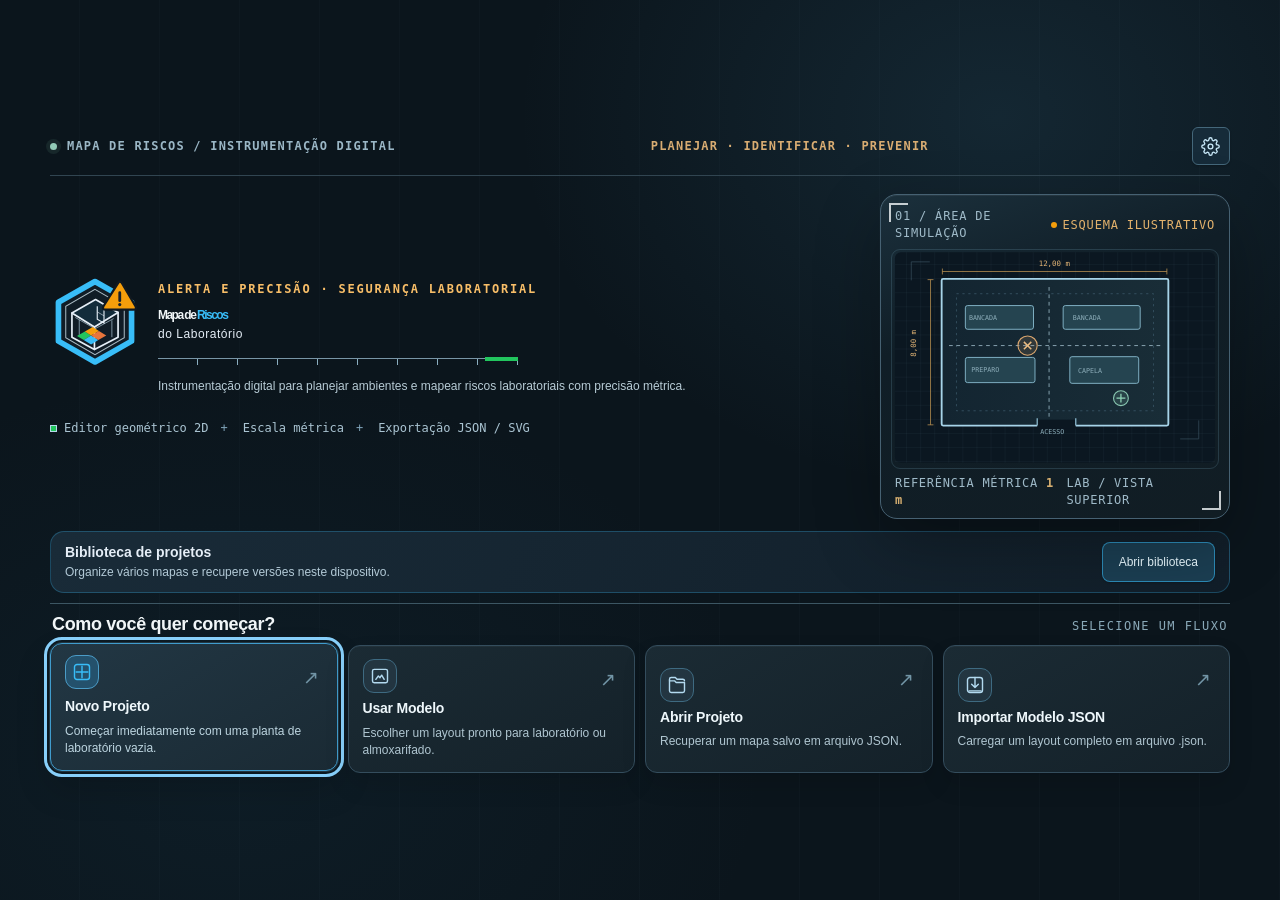
==== commit 68bccbea: "feat(uiux-0.9.3): SIAB-based accessibility controls and modal settings" ====
--- a/index.html
+++ b/index.html
@@ -5,6 +5,8 @@
   <title>Mapa de Riscos — Laboratório</title>
   <link rel="stylesheet" href="css/mapa.css">
   <link rel="stylesheet" href="css/identidade-alerta-precisao.css">
+  <link rel="stylesheet" href="css/controls-consistency.css">
+  <link rel="stylesheet" href="css/acessibilidade.css">
   <meta name="theme-color" content="#0F141A">
   <meta name="description" content="Editor 2D de plantas e mapas de riscos para laboratórios, com medidas reais, símbolos de risco e exportação JSON.">
   <link rel="icon" type="image/svg+xml" href="assets/svg/mrl-app-icon.svg">
@@ -527,7 +529,7 @@
     </section>
   </div>
   <!-- Instalação PWA e atualizações dentro do menu Configurações. -->
-  <section id="settingsPanel" class="settings-panel" role="dialog" aria-modal="false" aria-labelledby="settingsTitle" tabindex="-1" hidden>
+  <dialog id="settingsPanel" class="settings-panel" aria-labelledby="settingsTitle" tabindex="-1" hidden>
     <div class="settings-panel-head"><h2 id="settingsTitle">Configurações</h2><button type="button" id="settingsClose" aria-label="Fechar configurações">×</button></div>
     <div class="settings-panel-section"><strong>Aplicativo</strong><p>Instalação e atualização local do Mapa de Riscos.</p>
     <div id="pwaControls" class="pwa-controls" hidden>
@@ -536,8 +538,43 @@
     <button type="button" id="pwaUpdate" hidden>Atualização disponível · Atualizar</button>
     </div>
     <p>Se a opção de instalação não estiver disponível, procure “Instalar aplicativo” no menu do navegador.</p></div>
+    <div class="settings-panel-section mrl-a11y-section">
+      <details id="mrlA11yDetails">
+        <summary id="mrlA11ySummary" class="mrl-a11y-heading">Acessibilidade <span aria-hidden="true">▾</span></summary>
+        <div id="mrlA11yBody" class="mrl-a11y-body">
+          <p class="mrl-a11y-note">Ajuste a apresentação sem modificar as medidas, símbolos ou dados do mapa.</p>
+          <fieldset class="mrl-a11y-group"><legend>Aparência</legend>
+            <label class="mrl-a11y-row"><span>Modo escuro</span><input type="checkbox" id="mrlA11yDark" role="switch" checked></label>
+            <label class="mrl-a11y-row"><span>Alto contraste</span><input type="checkbox" id="mrlA11yContrast" role="switch"></label>
+            <div class="mrl-a11y-row"><span id="mrlFontLabel">Tamanho do texto</span><div class="mrl-font-step" role="group" aria-labelledby="mrlFontLabel"><button type="button" id="mrlFontMinus" aria-label="Diminuir tamanho do texto">A−</button><output id="mrlFontOutput" aria-live="polite">100%</output><button type="button" id="mrlFontPlus" aria-label="Aumentar tamanho do texto">A+</button></div></div>
+            <label class="mrl-a11y-row"><span>Espaçamento de letras</span><input type="checkbox" id="mrlA11ySpacing" role="switch"></label>
+            <label class="mrl-a11y-row"><span>Reduzir animações</span><input type="checkbox" id="mrlA11yMotion" role="switch"></label>
+            <label class="mrl-a11y-row"><span>Animação de abertura <small>Ao entrar no aplicativo</small></span><input type="checkbox" id="mrlA11yIntro" role="switch" checked></label>
+            <label class="mrl-a11y-row"><span>Leitura simples <small>Texto destacado e visual simplificado</small></span><input type="checkbox" id="mrlA11yReading" role="switch"></label>
+          </fieldset>
+          <fieldset class="mrl-a11y-group"><legend>Visão de cores</legend>
+            <label class="mrl-a11y-row mrl-a11y-select-row" for="mrlA11yCvd"><span>Simular daltonismo</span><select id="mrlA11yCvd"><option value="none">Nenhum</option><option value="protanopia">Protanopia</option><option value="deuteranopia">Deuteranopia</option><option value="tritanopia">Tritanopia</option><option value="acromatopsia">Acromatopsia</option></select></label>
+            <p class="mrl-a11y-note">Simulação aproximada, não correção. Cada categoria de risco continua identificada por texto e símbolo.</p>
+          </fieldset>
+          <fieldset class="mrl-a11y-group"><legend>Outros recursos</legend>
+            <button type="button" id="mrlEnableVlibras">Ativar tradutor VLibras (requer internet)</button>
+            <p class="mrl-a11y-note" id="mrlVlibrasStatus" role="status" aria-live="polite">Recurso externo opcional. Não é necessário para usar o editor offline.</p>
+          </fieldset>
+          <button type="button" id="mrlA11yReset" class="mrl-a11y-reset">Restaurar padrões de acessibilidade</button>
+          <p id="mrlA11yStorageStatus" class="mrl-a11y-note" role="status" aria-live="polite" hidden></p>
+        </div>
+      </details>
+    </div>
     <div class="settings-panel-section"><strong>Projetos</strong><p>Os mapas ficam neste navegador; exporte JSON para fazer backup ou transferir seus arquivos.</p></div>
-  </section>
+  </dialog>
+  <svg class="mrl-cvd-definitions" xmlns="http://www.w3.org/2000/svg" aria-hidden="true" focusable="false" width="0" height="0">
+    <defs>
+      <filter id="mrl-protanopia"><feColorMatrix type="matrix" values="0.567 0.433 0 0 0 0.558 0.442 0 0 0 0 0.242 0.758 0 0 0 0 0 1 0"/></filter>
+      <filter id="mrl-deuteranopia"><feColorMatrix type="matrix" values="0.625 0.375 0 0 0 0.700 0.300 0 0 0 0 0.300 0.700 0 0 0 0 0 1 0"/></filter>
+      <filter id="mrl-tritanopia"><feColorMatrix type="matrix" values="0.950 0.050 0 0 0 0 0.433 0.567 0 0 0 0.475 0.525 0 0 0 0 0 1 0"/></filter>
+    </defs>
+  </svg>
+  <div id="mrlCvdOverlay" class="mrl-cvd-overlay" aria-hidden="true" inert hidden></div>
   <!-- Constantes, tipos, riscos, EPI e modelos. -->
   <script defer src="js/types.js"></script>
   <!-- Funções de geometria, colisão, contenção e clearance. -->
@@ -554,6 +591,8 @@
   <script defer src="js/project-library.js"></script>
   <script defer src="js/library-ui.js"></script>
   <script defer src="js/pwa.js"></script>
+  <script defer src="js/accessibility.js"></script>
   <script defer src="js/settings-menu.js"></script>
+  <script defer src="js/styled-selects.js"></script>
 </body>
 </html>
--- a/css/controls-consistency.css
+++ b/css/controls-consistency.css
@@ -0,0 +1,28 @@
+/* UIUX-0.9.2.4 — Contrato visual dos campos e seletores (Alerta e Precisão). */
+:root {color-scheme:dark}
+select, input, textarea {accent-color:#38bdf8}
+select option {background:#152b38;color:#e5eef7}
+.mrl-select {display:block;position:relative;min-width:0;width:100%;flex:1 1 auto}
+.mrl-select-native {position:absolute!important;width:1px!important;height:1px!important;opacity:0!important;overflow:hidden!important;pointer-events:none!important;border:0!important;margin:0!important;padding:0!important}
+.mrl-select-trigger {display:flex!important;align-items:center;justify-content:space-between;gap:10px;text-align:left;box-sizing:border-box;width:100%;height:36px;min-width:0;padding:7px 10px;border:1px solid #446477;border-radius:8px;background:linear-gradient(180deg,#193442,#10232e);color:#e5eef7;font:inherit;font-size:12px;line-height:1.25;box-shadow:inset 0 1px rgba(255,255,255,.035);cursor:pointer;transition:border-color .12s,background .12s}
+.mrl-select-trigger:hover:not(:disabled){background:#244353;border-color:#83bfdb}
+.mrl-select-trigger[aria-expanded="true"]{border-color:#7ac8ed;box-shadow:0 0 0 2px rgba(56,189,248,.17)}
+.mrl-select-trigger:focus-visible{outline:3px solid #f59e0b;outline-offset:2px}
+.mrl-select-trigger:disabled{opacity:.5;cursor:not-allowed}
+.mrl-select-title{min-width:0;flex:1;overflow:hidden;text-overflow:ellipsis;white-space:nowrap}
+.mrl-select-chevron{width:8px;height:8px;border-right:1.7px solid currentColor;border-bottom:1.7px solid currentColor;transform:rotate(45deg) translateY(-2px);opacity:.8;flex:0 0 auto}
+.mrl-select-trigger[aria-expanded="true"] .mrl-select-chevron{transform:rotate(225deg) translate(-2px,-1px)}
+.mrl-select-listbox{position:fixed;z-index:1600;box-sizing:border-box;overflow:auto;overscroll-behavior:contain;background:#152b38;border:1px solid #5f90a8;border-radius:10px;box-shadow:0 16px 44px rgba(0,0,0,.46);padding:5px;scrollbar-color:#658ba1 #152b38}
+.mrl-select-option{display:flex;align-items:center;min-height:38px;padding:5px 10px;border-radius:6px;font-size:12px;line-height:1.35;color:#e5eef7;cursor:pointer;user-select:none}
+.mrl-select-option[aria-selected="true"]{background:#254c5c;color:#d1f3ff;font-weight:700}
+.mrl-select-option.mrl-select-highlight{background:#31637a;color:#fff;outline:1px solid #5da6c8}
+.mrl-select-option[aria-disabled="true"]{opacity:.5;cursor:not-allowed}
+.area-switcher .mrl-select{width:auto;min-width:0}
+.area-switcher .mrl-select-trigger{height:30px;min-height:30px!important;background:transparent;border:0;box-shadow:none;padding:4px 5px;font-size:11px}
+.area-switcher .mrl-select-trigger:hover{background:rgba(56,189,248,.12)}
+#doorConnectionField .mrl-select,#doorConnectionField .mrl-select-trigger{max-width:100%}
+input[type="range"] {accent-color:#38bdf8;cursor:pointer}
+input[type="file"]::file-selector-button {border:1px solid #446477;border-radius:7px;background:#193442;color:#e5eef7;padding:8px 10px;font:inherit;cursor:pointer}
+input[type="file"]::file-selector-button:hover{background:#244353;border-color:#83bfdb}
+.panel-section > summary:focus-visible,details > summary:focus-visible{outline:3px solid #f59e0b;outline-offset:-3px;border-radius:7px}
+@media (prefers-reduced-motion:reduce){.mrl-select-trigger{transition:none}}
--- a/css/acessibilidade.css
+++ b/css/acessibilidade.css
@@ -0,0 +1,76 @@
+/* UIUX-0.9.3 — Contrato visual SIAB adaptado ao editor do MRL. O Canvas nunca recebe zoom ou filtro. */
+:root { --mrl-font-scale: 1; }
+.settings-panel:is(dialog) { margin:0; color-scheme:dark; }
+.settings-panel:not([open]) { display:none !important; }
+.settings-panel::backdrop { background:rgba(2,12,18,.74); backdrop-filter:blur(3px); }
+.mrl-a11y-definitions { position:absolute; }
+.mrl-a11y-heading { display:flex; align-items:center; justify-content:space-between; padding:9px 11px; border-radius:8px; border:1px solid #456779; background:#1c3644; color:#e5eef7; font-size:14px; font-weight:700; cursor:pointer; list-style:none; }
+.mrl-a11y-heading::-webkit-details-marker {display:none;}
+.mrl-a11y-heading span { transition:transform .15s ease; }
+#mrlA11yDetails[open] .mrl-a11y-heading span {transform:rotate(180deg);}
+.mrl-a11y-body { display:grid; gap:12px; padding:12px 0 4px; }
+.settings-panel .mrl-a11y-note {font-size:12px;line-height:1.5;margin:4px 0 8px;color:#b8d0de;}
+.mrl-a11y-group {min-width:0;margin:0;padding:8px 10px 10px;border:1px solid #3d5a6b;border-radius:9px;background:#132834;}
+.mrl-a11y-group legend {padding:0 5px;color:#9ed3ed;font-size:12px;font-weight:700;}
+.mrl-a11y-row {display:flex;align-items:center;justify-content:space-between;gap:10px;min-height:40px;padding:7px 0;border-bottom:1px solid #304c5b;font-size:12px;color:#e5eef7;}
+.mrl-a11y-row:last-of-type {border-bottom:0;}
+.mrl-a11y-row small {display:block;margin-top:3px;color:#a9c5d5;font-size:10px;font-weight:400;}
+.mrl-a11y-row input[role="switch"] {appearance:none;-webkit-appearance:none;flex:0 0 44px;width:44px;height:25px;margin:0;border-radius:20px;border:1px solid #728b9a;background:#334b58;position:relative;cursor:pointer;}
+.mrl-a11y-row input[role="switch"]::before {content:"";position:absolute;top:3px;left:3px;width:17px;height:17px;background:#e5eef7;border-radius:100%;transition:transform .15s ease;}
+.mrl-a11y-row input[role="switch"]:checked {background:#23678e;border-color:#8ed7ff;}
+.mrl-a11y-row input[role="switch"]:checked::before {transform:translateX(19px);}
+.mrl-font-step {display:flex;align-items:center;gap:5px;flex:0 0 auto;}
+.mrl-font-step button {width:35px;min-width:35px;height:35px;padding:0;border:1px solid #7498ab;border-radius:7px;background:#1c3a4b;color:#e5eef7;font-weight:700;}
+.mrl-font-step output {min-width:48px;text-align:center;font-size:12px;font-variant-numeric:tabular-nums;}
+.mrl-a11y-select-row {flex-direction:column;align-items:stretch;}
+#mrlA11yCvd {width:100%;min-height:40px;padding:7px 10px;border-radius:7px;border:1px solid #789bad;background:#10232e;color:#f2fbff;font:inherit;}
+.mrl-a11y-reset, #mrlEnableVlibras {width:100%;min-height:42px;padding:9px 10px;border:1px solid #63889a;border-radius:8px;background:#1d3b4c;color:#e9f7fd;text-align:center;cursor:pointer;font-size:12px;}
+.mrl-a11y-reset:hover,#mrlEnableVlibras:hover {background:#285368;}
+.mrl-a11y-body :is(button,select,input,summary):focus-visible,.mrl-a11y-heading:focus-visible {outline:3px solid #ffb423;outline-offset:2px;}
+.settings-panel {width:min(410px,calc(100vw - 24px));}
+/* Texto de 80% a 200%: escala tipográfica, sem CSS zoom que alteraria a geometria do Canvas. */
+html[data-mrl-theme] .settings-panel :is(p,span,button,input,select,label,output,small,summary) {font-size:calc(12px * var(--mrl-font-scale)) !important;line-height:1.45;}
+html[data-mrl-theme] .settings-panel h2 {font-size:calc(16px * var(--mrl-font-scale)) !important;}
+html[data-mrl-theme] .settings-panel .mrl-a11y-group legend {font-size:calc(12px * var(--mrl-font-scale));}
+html[data-mrl-theme] :is(.left-panel,.right-panel) :is(button,input,select,label,p,small,.section-title,.panel-section-title,.tree-item,.eyebrow,.panel-tab,.palette button) {font-size:calc(12px * var(--mrl-font-scale)) !important;line-height:1.4;}
+html[data-mrl-theme] :is(.left-panel,.right-panel) :is(h1,h2,h3) {font-size:calc(18px * var(--mrl-font-scale)) !important;line-height:1.28;}
+html[data-mrl-theme] :is(.topbar,.home-content,.library-panel) :is(button,span,small,p,select,label) {font-size:calc(12px * var(--mrl-font-scale)) !important;line-height:1.4;}
+html[data-mrl-theme] .home-content h1 {font-size:clamp(24px,calc(34px * var(--mrl-font-scale)),68px) !important;}
+html[data-mrl-theme] .settings-panel :is(input,select,button) {min-height:36px;}
+html[data-mrl-spacing="on"] :is(.left-panel,.right-panel,.home-content,header.topbar,.settings-panel,.library-panel) {letter-spacing:.065em;}
+html[data-mrl-reading="on"] :is(.left-panel,.right-panel,.settings-panel,.home-content) {font-weight:500;line-height:1.55;}
+html[data-mrl-reading="on"] :is(.left-panel,.right-panel,.settings-panel) p {color:#f4f9fc !important;}
+html[data-mrl-motion="reduced"] *,html[data-mrl-motion="reduced"] *::before,html[data-mrl-motion="reduced"] *::after {animation-duration:.01ms!important;animation-iteration-count:1!important;transition-duration:.01ms!important;scroll-behavior:auto!important;}
+html[data-mrl-intro="off"] .home-screen :is(.home-brand-mark,.proto-visual,.home-preview) {animation:none!important;}
+/* Contraste alto: preserva códigos semânticos dos riscos no Canvas e nos SVGs. */
+html[data-mrl-contrast="on"] :is(.left-panel,.right-panel,.settings-panel,header.topbar,.home-screen,.library-panel) {background:#090e13!important;color:#fff!important;border-color:#f4f6f8!important;}
+html[data-mrl-contrast="on"] :is(.left-panel,.right-panel,.settings-panel,header.topbar,.home-screen,.library-panel) :is(button,input,select,details,summary,.panel-section,.home-card,.library-item) {border-color:#f4f6f8!important;}
+html[data-mrl-contrast="on"] :is(.left-panel,.right-panel,.settings-panel,.home-screen) :is(p,label,small,span,strong,h1,h2,h3) {color:#fff!important;}
+html[data-mrl-contrast="on"] :is(.left-panel,.right-panel,.settings-panel,header.topbar,.home-screen) :is(button,input,select) {background:#111d28!important;color:#fff!important;}
+html[data-mrl-contrast="on"] :is(button,select,input,summary,a):focus-visible {outline:3px solid #ffe66d!important;outline-offset:3px!important;}
+/* Tema claro: somente painéis e controles. Não inverter o Canvas: suas cores carregam informação técnica. */
+html[data-mrl-theme="light"] {color-scheme:light;}
+html[data-mrl-theme="light"] :is(.left-panel,.right-panel,.settings-panel,header.topbar,.home-screen,.library-panel) {background:#eaf2f7!important;color:#122b3b!important;border-color:#7996a8!important;}
+html[data-mrl-theme="light"] :is(.left-panel,.right-panel,.settings-panel,header.topbar,.home-screen,.library-panel) :is(button,input,select,.panel-section,.panel-section-head,.home-card,.library-item,.mrl-a11y-group,summary) {background:#f7fbfe!important;color:#173549!important;border-color:#8cabbc!important;}
+html[data-mrl-theme="light"] :is(.left-panel,.right-panel,.settings-panel,.home-screen,.library-panel) :is(h1,h2,h3,p,label,span,strong,small,legend) {color:#173549!important;}
+html[data-mrl-theme="light"] .settings-panel::backdrop {background:rgba(8,24,34,.60);}
+html[data-mrl-theme="light"] .mrl-a11y-row {border-color:#b1c5d0;}
+html[data-mrl-theme="light"] .mrl-a11y-row input[role="switch"]:checked {background:#17638c!important;}
+html[data-mrl-theme="light"] :is(.topbar,.home-screen,.settings-panel) :is(button,a,input,summary,select):focus-visible {outline-color:#8b3c00!important;}
+.mrl-cvd-overlay[hidden] {display:none!important;}
+.mrl-cvd-overlay {pointer-events:none;position:fixed;inset:0;z-index:9999;}
+html[data-mrl-cvd="protanopia"] .mrl-cvd-overlay {backdrop-filter:url(#mrl-protanopia);-webkit-backdrop-filter:url(#mrl-protanopia);}
+html[data-mrl-cvd="deuteranopia"] .mrl-cvd-overlay {backdrop-filter:url(#mrl-deuteranopia);-webkit-backdrop-filter:url(#mrl-deuteranopia);}
+html[data-mrl-cvd="tritanopia"] .mrl-cvd-overlay {backdrop-filter:url(#mrl-tritanopia);-webkit-backdrop-filter:url(#mrl-tritanopia);}
+html[data-mrl-cvd="acromatopsia"] .mrl-cvd-overlay {backdrop-filter:grayscale(1);-webkit-backdrop-filter:grayscale(1);}
+@media(max-width:540px) {.settings-panel{inset:auto 12px 12px!important; width:calc(100vw - 24px);max-height:calc(100dvh - 24px);padding:13px;}.mrl-a11y-row{gap:6px;}.mrl-a11y-body{gap:9px;}}
+@media(forced-colors:active){.mrl-a11y-row input[role="switch"] {appearance:auto;-webkit-appearance:auto;}.settings-panel,.mrl-a11y-group{forced-color-adjust:auto;}}
+@media(prefers-reduced-motion:reduce){.mrl-a11y-heading span,.mrl-a11y-row input[role="switch"]::before{transition:none!important;}}
+/* Contrato local de alinhamento: o CSS genérico do editor define label em coluna. */
+.settings-panel label.mrl-a11y-row {display:flex;flex-direction:row;align-items:center;justify-content:space-between;text-align:left;}
+.settings-panel label.mrl-a11y-select-row {flex-direction:column;align-items:stretch;}
+.settings-panel .mrl-a11y-row input[role="switch"] {height:25px;min-height:25px!important;max-height:25px;flex:0 0 44px;}
+.settings-panel .mrl-font-step output {color:inherit!important;font-size:calc(12px * var(--mrl-font-scale))!important;line-height:1.45;opacity:1;}
+html[data-mrl-theme="light"] .settings-panel .mrl-font-step output {color:#173549!important;}
+.settings-panel:is(dialog) {left:auto!important;right:max(12px,env(safe-area-inset-right))!important;top:max(56px,env(safe-area-inset-top))!important;}
+@media(max-width:540px){.settings-panel:is(dialog){left:12px!important;right:12px!important;top:auto!important;bottom:12px!important;}}
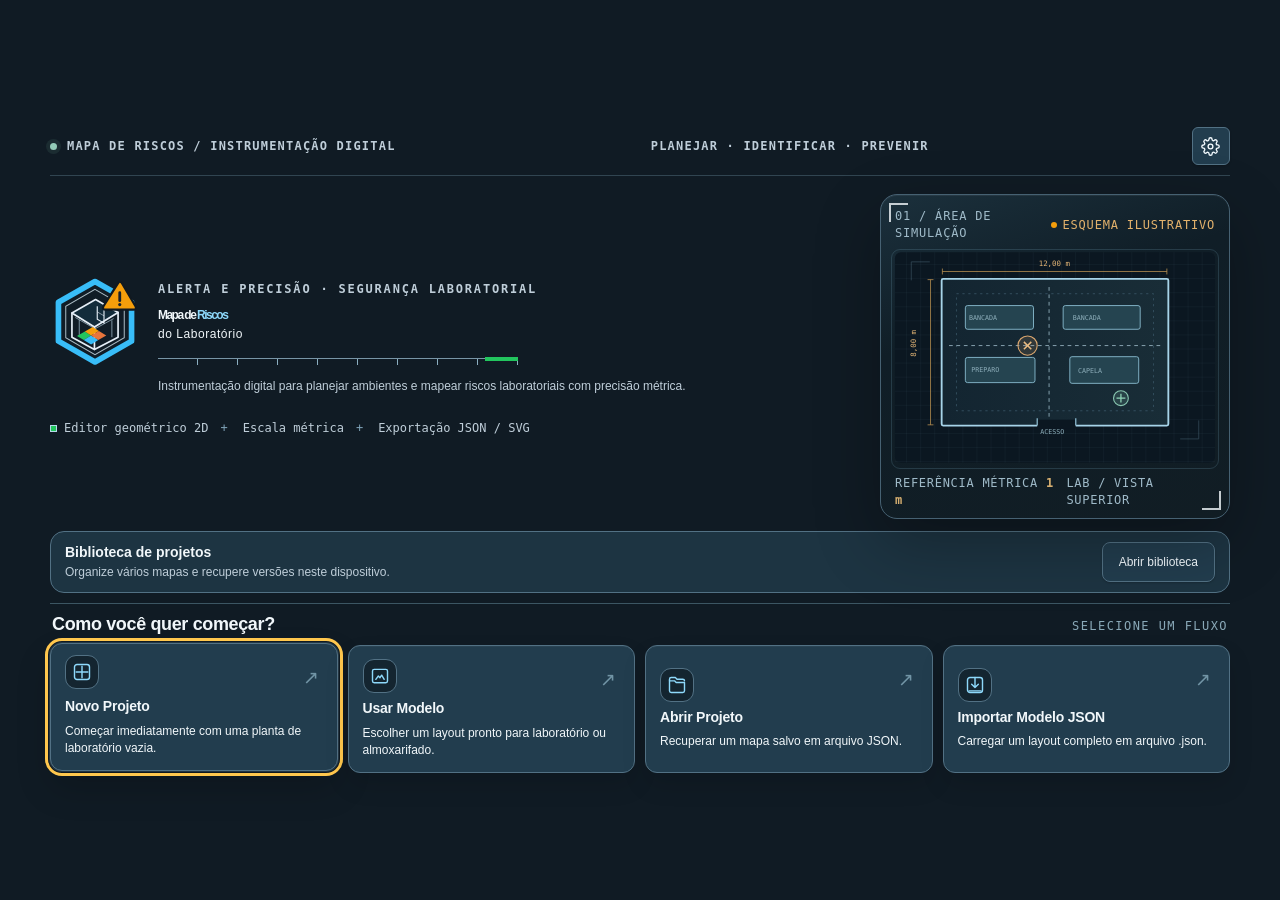
==== commit 2d656f6b: "fix(uiux-0.9.3.1): unify accessible light/dark theme colors and contrast" ====
--- a/index.html
+++ b/index.html
@@ -7,6 +7,7 @@
   <link rel="stylesheet" href="css/identidade-alerta-precisao.css">
   <link rel="stylesheet" href="css/controls-consistency.css">
   <link rel="stylesheet" href="css/acessibilidade.css">
+  <link rel="stylesheet" href="css/temas-contraste.css">
   <meta name="theme-color" content="#0F141A">
   <meta name="description" content="Editor 2D de plantas e mapas de riscos para laboratórios, com medidas reais, símbolos de risco e exportação JSON.">
   <link rel="icon" type="image/svg+xml" href="assets/svg/mrl-app-icon.svg">
--- a/css/acessibilidade.css
+++ b/css/acessibilidade.css
@@ -39,24 +39,11 @@
 html[data-mrl-theme] .settings-panel :is(input,select,button) {min-height:36px;}
 html[data-mrl-spacing="on"] :is(.left-panel,.right-panel,.home-content,header.topbar,.settings-panel,.library-panel) {letter-spacing:.065em;}
 html[data-mrl-reading="on"] :is(.left-panel,.right-panel,.settings-panel,.home-content) {font-weight:500;line-height:1.55;}
-html[data-mrl-reading="on"] :is(.left-panel,.right-panel,.settings-panel) p {color:#f4f9fc !important;}
+html[data-mrl-reading="on"] :is(.left-panel,.right-panel,.settings-panel) p {color:var(--mrl-ui-ink) !important;}
 html[data-mrl-motion="reduced"] *,html[data-mrl-motion="reduced"] *::before,html[data-mrl-motion="reduced"] *::after {animation-duration:.01ms!important;animation-iteration-count:1!important;transition-duration:.01ms!important;scroll-behavior:auto!important;}
 html[data-mrl-intro="off"] .home-screen :is(.home-brand-mark,.proto-visual,.home-preview) {animation:none!important;}
-/* Contraste alto: preserva códigos semânticos dos riscos no Canvas e nos SVGs. */
-html[data-mrl-contrast="on"] :is(.left-panel,.right-panel,.settings-panel,header.topbar,.home-screen,.library-panel) {background:#090e13!important;color:#fff!important;border-color:#f4f6f8!important;}
-html[data-mrl-contrast="on"] :is(.left-panel,.right-panel,.settings-panel,header.topbar,.home-screen,.library-panel) :is(button,input,select,details,summary,.panel-section,.home-card,.library-item) {border-color:#f4f6f8!important;}
-html[data-mrl-contrast="on"] :is(.left-panel,.right-panel,.settings-panel,.home-screen) :is(p,label,small,span,strong,h1,h2,h3) {color:#fff!important;}
-html[data-mrl-contrast="on"] :is(.left-panel,.right-panel,.settings-panel,header.topbar,.home-screen) :is(button,input,select) {background:#111d28!important;color:#fff!important;}
-html[data-mrl-contrast="on"] :is(button,select,input,summary,a):focus-visible {outline:3px solid #ffe66d!important;outline-offset:3px!important;}
-/* Tema claro: somente painéis e controles. Não inverter o Canvas: suas cores carregam informação técnica. */
-html[data-mrl-theme="light"] {color-scheme:light;}
-html[data-mrl-theme="light"] :is(.left-panel,.right-panel,.settings-panel,header.topbar,.home-screen,.library-panel) {background:#eaf2f7!important;color:#122b3b!important;border-color:#7996a8!important;}
-html[data-mrl-theme="light"] :is(.left-panel,.right-panel,.settings-panel,header.topbar,.home-screen,.library-panel) :is(button,input,select,.panel-section,.panel-section-head,.home-card,.library-item,.mrl-a11y-group,summary) {background:#f7fbfe!important;color:#173549!important;border-color:#8cabbc!important;}
-html[data-mrl-theme="light"] :is(.left-panel,.right-panel,.settings-panel,.home-screen,.library-panel) :is(h1,h2,h3,p,label,span,strong,small,legend) {color:#173549!important;}
-html[data-mrl-theme="light"] .settings-panel::backdrop {background:rgba(8,24,34,.60);}
-html[data-mrl-theme="light"] .mrl-a11y-row {border-color:#b1c5d0;}
-html[data-mrl-theme="light"] .mrl-a11y-row input[role="switch"]:checked {background:#17638c!important;}
-html[data-mrl-theme="light"] :is(.topbar,.home-screen,.settings-panel) :is(button,a,input,summary,select):focus-visible {outline-color:#8b3c00!important;}
+/* Paletas específicas e precedência de contrastes: css/temas-contraste.css.
+   Não aplicar cor forçada a spans indiscriminadamente: sinais e botões semânticos. */
 .mrl-cvd-overlay[hidden] {display:none!important;}
 .mrl-cvd-overlay {pointer-events:none;position:fixed;inset:0;z-index:9999;}
 html[data-mrl-cvd="protanopia"] .mrl-cvd-overlay {backdrop-filter:url(#mrl-protanopia);-webkit-backdrop-filter:url(#mrl-protanopia);}
@@ -71,6 +58,6 @@
 .settings-panel label.mrl-a11y-select-row {flex-direction:column;align-items:stretch;}
 .settings-panel .mrl-a11y-row input[role="switch"] {height:25px;min-height:25px!important;max-height:25px;flex:0 0 44px;}
 .settings-panel .mrl-font-step output {color:inherit!important;font-size:calc(12px * var(--mrl-font-scale))!important;line-height:1.45;opacity:1;}
-html[data-mrl-theme="light"] .settings-panel .mrl-font-step output {color:#173549!important;}
+html[data-mrl-theme="light"] .settings-panel .mrl-font-step output {color:var(--mrl-ui-ink)!important;}
 .settings-panel:is(dialog) {left:auto!important;right:max(12px,env(safe-area-inset-right))!important;top:max(56px,env(safe-area-inset-top))!important;}
 @media(max-width:540px){.settings-panel:is(dialog){left:12px!important;right:12px!important;top:auto!important;bottom:12px!important;}}
--- a/css/temas-contraste.css
+++ b/css/temas-contraste.css
@@ -0,0 +1 @@
+html[data-mrl-theme="dark"] { color-scheme: dark; --mrl-ui-bg:#101b24; --mrl-ui-surface:#142530; --mrl-ui-card:#1d3442; --mrl-ui-ink:#f1f7fa; --mrl-ui-muted:#bfced9; --mrl-ui-line:#527184; --mrl-ui-control:#223d4e; --mrl-ui-control-ink:#f4fbff; --mrl-ui-accent:#8ed9fb; --mrl-ui-focus:#ffc74d; } html[data-mrl-theme="light"] { color-scheme: light; --mrl-ui-bg:#eef5f9; --mrl-ui-surface:#e7f1f7; --mrl-ui-card:#ffffff; --mrl-ui-ink:#152e3e; --mrl-ui-muted:#365668; --mrl-ui-line:#819eaf; --mrl-ui-control:#f9fcff; --mrl-ui-control-ink:#142f42; --mrl-ui-accent:#005e89; --mrl-ui-focus:#974100; } html[data-mrl-contrast="on"][data-mrl-theme="dark"] { --mrl-ui-bg:#000; --mrl-ui-surface:#000; --mrl-ui-card:#0b0b0b; --mrl-ui-ink:#fff; --mrl-ui-muted:#f4f4f4; --mrl-ui-line:#fff; --mrl-ui-control:#0b0b0b; --mrl-ui-control-ink:#fff; --mrl-ui-accent:#f9dc74; --mrl-ui-focus:#ffde59; } html[data-mrl-contrast="on"][data-mrl-theme="light"] { --mrl-ui-bg:#fff; --mrl-ui-surface:#fff; --mrl-ui-card:#fff; --mrl-ui-ink:#000; --mrl-ui-muted:#171717; --mrl-ui-line:#111; --mrl-ui-control:#fff; --mrl-ui-control-ink:#000; --mrl-ui-accent:#003f75; --mrl-ui-focus:#9c3700; } html[data-mrl-theme] :is(.home-screen,header.topbar,.left-panel,.right-panel,.settings-panel,.library-panel){ background:var(--mrl-ui-bg)!important;color:var(--mrl-ui-ink)!important;border-color:var(--mrl-ui-line)!important; } html[data-mrl-theme] :is(.home-content,.left-panel,.right-panel,.settings-panel,.library-panel,.topbar){ color:var(--mrl-ui-ink); } html[data-mrl-theme] :is(.home-recent,.home-previous,.library-home-launch,.home-storage-warning, .home-card,.library-item,.library-panel header,.library-panel footer,.library-rename-form, .panel-section,.panel-section-head,.panel-section-body,.panel-tabs,.panel-tab-content, .room-config,.room-dimensions,.room-dimensions-card,.area-manager,.intro,.section-card, .mrl-a11y-group,.mrl-a11y-heading,.mrl-select-listbox,.mrl-select-option, .validation-box,.report-section,.report-card,.property-card,.objects-tree,.risk-summary){ background:var(--mrl-ui-card)!important;color:var(--mrl-ui-ink)!important;border-color:var(--mrl-ui-line)!important; background-image:none!important; } html[data-mrl-theme] :is(.home-recent,.library-home-launch,.library-panel header,.library-item, .mrl-a11y-group,.mrl-a11y-heading,.panel-section,.panel-section-head) :is(h1,h2,h3,h4,p,small,label,span,strong,legend,em), html[data-mrl-theme] :is(.left-panel,.right-panel,.settings-panel,.home-content,.library-panel) :is(h1,h2,h3,h4,legend,.section-title,.panel-section-title,.eyebrow,.library-eyebrow,.intro p), html[data-mrl-theme] :is(.settings-panel,.left-panel,.right-panel,.library-panel) :is(.mrl-a11y-row,.mrl-a11y-row small,.mrl-a11y-note,.tree-item,.tree-item-info,.tree-item-name, .library-status,.library-item-info,.library-item-info small,.report-section,.risk-summary,.objects-tree), html[data-mrl-theme] :is(.home-recent,.library-home-launch) :is(.home-recent-head,.home-recent-head *, .recent-list, .recent-list *, .library-home-launch *) { color:var(--mrl-ui-ink)!important; } html[data-mrl-theme] :is(.home-content,.left-panel,.right-panel,.settings-panel,.library-panel) :is(p,small,.panel-hint,.hint,.muted,.library-home-launch span,.library-empty,.library-status, .tree-item-meta,.tree-item-details,.risk-summary-list,.risk-summary-row) { color:var(--mrl-ui-muted)!important; } html[data-mrl-theme] .brand-wordmark :is(.brand-wordmark-top,.brand-wordmark-bottom){color:var(--mrl-ui-ink)!important;} html[data-mrl-theme] .brand-wordmark em {color:var(--mrl-ui-accent)!important;} html[data-mrl-theme] header.topbar :is(.brand strong,.brand small,.project-name,.stepper-hint) { color:var(--mrl-ui-ink)!important; } html[data-mrl-theme] :is(.proto-topline,.proto-capabilities,.home-eyebrow,.proto-topline-right, .home-brand p,.home-recent-head p,.home-recent-head small,.library-home-launch span){ color:var(--mrl-ui-muted)!important; } html[data-mrl-theme] :is(.home-card,.home-previous,.library-home-launch,.home-recent, .library-item,.panel-section,.panel-section-head,.mrl-a11y-group,.mrl-a11y-heading, .library-panel header,.library-panel footer) {border-color:var(--mrl-ui-line)!important;} html[data-mrl-theme] :is(.home-screen,.settings-panel,.left-panel,.right-panel,.library-panel) :is(button,input,select,textarea,.mrl-select-trigger,.home-card,.mrl-a11y-reset,#mrlEnableVlibras), html[data-mrl-theme] header.topbar :is(button,input,select,.mrl-select-trigger), html[data-mrl-theme] .library-panel :is(button,input,select,textarea){ color:var(--mrl-ui-control-ink)!important; border-color:var(--mrl-ui-line)!important; } html[data-mrl-theme] :is(.left-panel,.right-panel,.settings-panel,.library-panel) :is(button,input,select,textarea,.mrl-select-trigger,.mrl-a11y-reset,#mrlEnableVlibras), html[data-mrl-theme] :is(.home-screen,header.topbar,.library-panel) :is(button,input,select,textarea,.mrl-select-trigger){ background:var(--mrl-ui-control)!important; background-image:none!important; } html[data-mrl-theme] .mrl-select-listbox [role="option"]{background:var(--mrl-ui-card)!important;color:var(--mrl-ui-ink)!important;} html[data-mrl-theme] .mrl-select-listbox [aria-selected="true"] {background:var(--mrl-ui-surface)!important;color:var(--mrl-ui-ink)!important;font-weight:700;} html[data-mrl-theme] .mrl-select-listbox .mrl-select-highlight {background:var(--mrl-ui-accent)!important;color:var(--mrl-ui-bg)!important;} html[data-mrl-theme] :is(.right-panel,.left-panel) :is(.tree-item,.tree-item *, .objects-tree,.objects-tree *, .panel-tab-content,.panel-tab-content *, .risk-item,.risk-item *, .risk-summary,.risk-summary *){ color:var(--mrl-ui-ink)!important; } html[data-mrl-theme="light"] .tree-item {background:var(--mrl-ui-card)!important;border-color:var(--mrl-ui-line)!important;} html[data-mrl-theme="dark"] .tree-item {background:var(--mrl-ui-surface)!important;border-color:var(--mrl-ui-line)!important;} html[data-mrl-theme] .tree-item[aria-selected="true"], html[data-mrl-theme] .tree-item.selected {background:var(--mrl-ui-surface)!important;outline:2px solid var(--mrl-ui-accent);outline-offset:-2px;} html[data-mrl-theme] :is(.right-panel,.left-panel,.settings-panel,.library-panel,.home-screen) :is(button,input,select,textarea,a,summary,[role="option"],[role="tab"]):focus-visible { outline:3px solid var(--mrl-ui-focus)!important;outline-offset:2px!important; } html[data-mrl-contrast="on"] :is(.home-screen,.topbar,.left-panel,.right-panel,.settings-panel,.library-panel) :is(button,input,select,textarea,.home-card,.panel-section,.library-item,.tree-item) { border-width:2px!important; } html[data-mrl-reading="on"] :is(.left-panel,.right-panel,.home-screen,.settings-panel,.library-panel) p, html[data-mrl-reading="on"] .home-brand p {color:var(--mrl-ui-ink)!important;line-height:1.65;} html[data-mrl-theme] :is(.risk-color,.risk-dot,.risk-marker,.proto-pulse,.proto-signal-dot,.brand-wordmark-rule)::before{filter:none;} html[data-mrl-theme] select option{background:var(--mrl-ui-card);color:var(--mrl-ui-ink);} html[data-mrl-theme] :is(.left-panel,.right-panel,.settings-panel,.library-panel){scrollbar-color:var(--mrl-ui-line) var(--mrl-ui-bg);} @media(forced-colors:active) { html[data-mrl-theme] :is(.left-panel,.right-panel,.settings-panel,.library-panel,.home-screen) *{forced-color-adjust:auto;} } html[data-mrl-theme] :is(.room-card,.room-card .section-title,.room-card label, .room-card p,.room-card small,.room-card span, .risk-summary,.risk-summary .section-title,.risk-summary span,.risk-summary p, .home-recent .home-recent-head,.home-recent .home-recent-head *, .library-home-launch>div,.library-home-launch>div *, .tree-header,.tree-header h3,.objects-tree .tree-item, .objects-tree .tree-item *, .panel-tabs,.panel-tabs button, .area-manager .section-title,.room-card .room-readout) { color:var(--mrl-ui-ink)!important; } html[data-mrl-theme] :is(.room-card,.map-check,.room-card .room-actions, .home-screen .home-card,.home-screen .home-card-primary, .panel-tabs,.panel-tab-content,.tree-item,.tree-header) { background:var(--mrl-ui-card)!important; background-image:none!important; border-color:var(--mrl-ui-line)!important; } html[data-mrl-theme] .home-screen .home-card :is(strong,h2,h3,p,small,span:not(.home-icon),em) { color:var(--mrl-ui-ink)!important; } html[data-mrl-theme] .home-screen .home-card p {color:var(--mrl-ui-muted)!important;} html[data-mrl-theme] .home-screen .home-card .home-icon { background:var(--mrl-ui-surface)!important;color:var(--mrl-ui-accent)!important; border-color:var(--mrl-ui-line)!important; } html[data-mrl-theme] .home-screen :is(#homeContinue,#homeRestorePrevious,#homeLibrary,.home-settings-trigger), html[data-mrl-theme] header.topbar .topbar-action-cluster button { background:var(--mrl-ui-control)!important;color:var(--mrl-ui-control-ink)!important; } html[data-mrl-theme] header.topbar .topbar-action-cluster button :is(svg,path) {stroke:currentColor;} html[data-mrl-theme] :is(.room-card,.home-recent,.library-home-launch,.library-panel,.settings-panel) :is(input,select,button):disabled { color:var(--mrl-ui-muted)!important;opacity:.8; } html[data-mrl-theme] :is(.risk-dot,.risk-color,.risk-marker,.risk-summary .risk-dot, .proto-pulse,.proto-signal-dot) {color:inherit;} html[data-mrl-contrast="on"] :is(.right-panel,.left-panel,.home-screen,.settings-panel,.library-panel) :is(.section-title,.panel-section-title,.tree-header,.home-recent,.library-home-launch, .home-card,.room-card,.risk-summary) :is(span,small,p,strong,label,em) { color:var(--mrl-ui-ink)!important; }
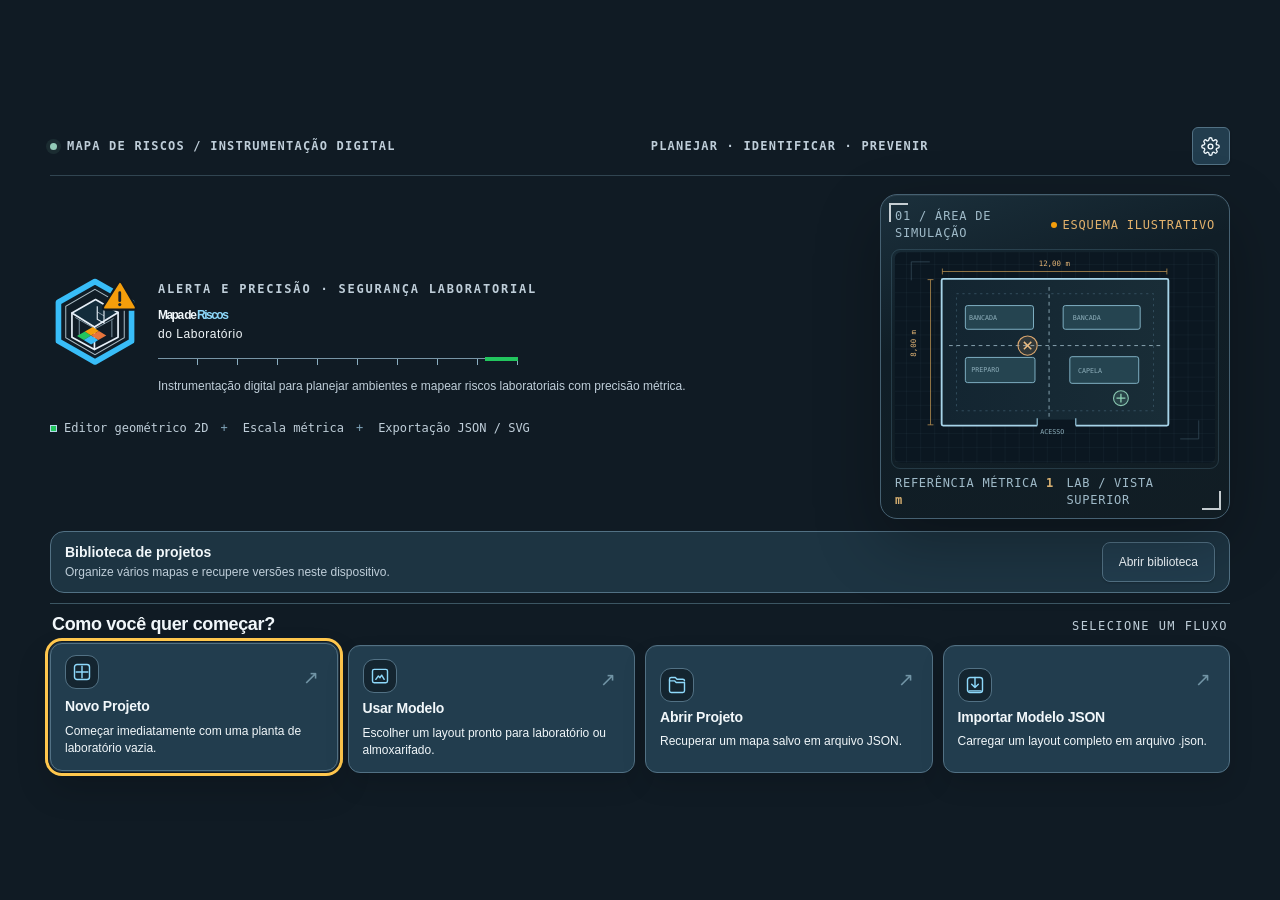
==== commit b92c8a69: "fix(ui): diferenciar revisão didática de conformidade normativa" ====
--- a/index.html
+++ b/index.html
@@ -408,21 +408,22 @@
 
         </div><div class="panel-tab-content" id="panelContent-report" data-panel-content="report" role="tabpanel" aria-labelledby="panelTab-report" tabindex="0" hidden="hidden"><section class="map-check" id="complianceSection">
           <div class="tree-header">
-            <div class="section-title" style="margin:0;">Conformidade Técnica</div>
+            <div class="section-title" style="margin:0;">Revisão didática do mapa</div>
             <span class="badge" id="compliance-badge" aria-live="polite">0/10</span>
           </div>
           <button id="openComplianceReport" class="full" type="button" style="margin-top:8px;">Relatório do Projeto</button>
+          <p class="help-text">Indicadores de preenchimento, não uma certificação normativa ou laudo de segurança. A inspeção física e as regras aplicáveis exigem avaliação específica.</p>
           <div style="margin-top: 8px;">
-            <div class="check" id="check-dim"><span></span> Dimensões mínimas da sala (3x3m)</div>
-            <div class="check" id="check-exit"><span></span> Saídas e portas desobstruídas (NR-23)</div>
-            <div class="check" id="check-safety"><span></span> Equipamentos de emergência instalados</div>
-            <div class="check" id="check-fire"><span></span> Proteção contra incêndio presente</div>
-            <div class="check" id="check-electrical"><span></span> Área de risco elétrico / equipamentos</div>
-            <div class="check" id="check-chemical-bio"><span></span> Mapeamento de agente químico/biológico</div>
-            <div class="check" id="check-ventilation"><span></span> Sistemas de exaustão/ventilação</div>
-            <div class="check" id="check-ergonomic"><span></span> Mobiliário ergonômico (NR-17)</div>
-            <div class="check" id="check-signaling"><span></span> Sinalização e delimitação de áreas (NR-26)</div>
-            <div class="check" id="check-epi"><span></span> Recomendação de EPIs (NR-6)</div>
+            <div class="check" id="check-dim"><span></span> Dimensões de referência da área (3 × 3 m, critério didático)</div>
+            <div class="check" id="check-exit"><span></span> Saídas representadas sem obstruções geométricas detectadas</div>
+            <div class="check" id="check-safety"><span></span> Equipamentos de emergência representados</div>
+            <div class="check" id="check-fire"><span></span> Extintor representado no mapa</div>
+            <div class="check" id="check-electrical"><span></span> Risco elétrico identificado no mapa</div>
+            <div class="check" id="check-chemical-bio"><span></span> Riscos químicos ou biológicos registrados</div>
+            <div class="check" id="check-ventilation"><span></span> Capela ou janela representada</div>
+            <div class="check" id="check-ergonomic"><span></span> Bancadas ou pias representadas</div>
+            <div class="check" id="check-signaling"><span></span> Circulação e riscos identificados</div>
+            <div class="check" id="check-epi"><span></span> Sugestão de EPI registrada para um risco</div>
           </div>
         </section>
       </div></aside><div id="mobilePanelBackdrop" class="mobile-panel-backdrop" hidden></div></main>
@@ -434,7 +435,7 @@
     <div id="complianceReportModal" class="modal-backdrop hidden" role="dialog" aria-modal="true" aria-labelledby="complianceReportTitle">
       <div class="modal-card report-modal-card">
         <div class="modal-header">
-          <h3 id="complianceReportTitle">Relatório de Conformidade do Projeto</h3>
+          <h3 id="complianceReportTitle">Relatório de Revisão Didática do Projeto</h3>
           <button id="btnCloseComplianceReport" class="btn-close" aria-label="Fechar relatório">×</button>
         </div>
         <div class="modal-body">
--- a/css/acessibilidade.css
+++ b/css/acessibilidade.css
@@ -53,6 +53,38 @@
 @media(max-width:540px) {.settings-panel{inset:auto 12px 12px!important; width:calc(100vw - 24px);max-height:calc(100dvh - 24px);padding:13px;}.mrl-a11y-row{gap:6px;}.mrl-a11y-body{gap:9px;}}
 @media(forced-colors:active){.mrl-a11y-row input[role="switch"] {appearance:auto;-webkit-appearance:auto;}.settings-panel,.mrl-a11y-group{forced-color-adjust:auto;}}
 @media(prefers-reduced-motion:reduce){.mrl-a11y-heading span,.mrl-a11y-row input[role="switch"]::before{transition:none!important;}}
+
+/* UIUX-0.9.3.3.2 — limite horizontal do painel a 200% em telas estreitas.
+   Somente interface de configurações; não altera Canvas, objetos ou JSON. */
+.settings-panel .mrl-a11y-body {
+  grid-template-columns:minmax(0,1fr);
+  min-width:0;
+  max-width:100%;
+}
+.settings-panel :is(.settings-panel-section,.mrl-a11y-body,.mrl-a11y-group,.mrl-a11y-row) {
+  min-width:0;
+  max-width:100%;
+  box-sizing:border-box;
+}
+.settings-panel .mrl-a11y-row > span {
+  min-width:0;
+  overflow-wrap:anywhere;
+}
+.settings-panel :is(.mrl-a11y-reset,#mrlEnableVlibras) {
+  box-sizing:border-box;
+  width:100%;
+  min-width:0;
+  max-width:100%;
+  white-space:normal;
+  overflow-wrap:anywhere;
+}
+@media (max-width:540px) {
+  .settings-panel .mrl-font-step {
+    min-width:0;
+    max-width:100%;
+  }
+}
+
 /* Contrato local de alinhamento: o CSS genérico do editor define label em coluna. */
 .settings-panel label.mrl-a11y-row {display:flex;flex-direction:row;align-items:center;justify-content:space-between;text-align:left;}
 .settings-panel label.mrl-a11y-select-row {flex-direction:column;align-items:stretch;}
--- a/css/temas-contraste.css
+++ b/css/temas-contraste.css
@@ -1 +1,105 @@
-html[data-mrl-theme="dark"] { color-scheme: dark; --mrl-ui-bg:#101b24; --mrl-ui-surface:#142530; --mrl-ui-card:#1d3442; --mrl-ui-ink:#f1f7fa; --mrl-ui-muted:#bfced9; --mrl-ui-line:#527184; --mrl-ui-control:#223d4e; --mrl-ui-control-ink:#f4fbff; --mrl-ui-accent:#8ed9fb; --mrl-ui-focus:#ffc74d; } html[data-mrl-theme="light"] { color-scheme: light; --mrl-ui-bg:#eef5f9; --mrl-ui-surface:#e7f1f7; --mrl-ui-card:#ffffff; --mrl-ui-ink:#152e3e; --mrl-ui-muted:#365668; --mrl-ui-line:#819eaf; --mrl-ui-control:#f9fcff; --mrl-ui-control-ink:#142f42; --mrl-ui-accent:#005e89; --mrl-ui-focus:#974100; } html[data-mrl-contrast="on"][data-mrl-theme="dark"] { --mrl-ui-bg:#000; --mrl-ui-surface:#000; --mrl-ui-card:#0b0b0b; --mrl-ui-ink:#fff; --mrl-ui-muted:#f4f4f4; --mrl-ui-line:#fff; --mrl-ui-control:#0b0b0b; --mrl-ui-control-ink:#fff; --mrl-ui-accent:#f9dc74; --mrl-ui-focus:#ffde59; } html[data-mrl-contrast="on"][data-mrl-theme="light"] { --mrl-ui-bg:#fff; --mrl-ui-surface:#fff; --mrl-ui-card:#fff; --mrl-ui-ink:#000; --mrl-ui-muted:#171717; --mrl-ui-line:#111; --mrl-ui-control:#fff; --mrl-ui-control-ink:#000; --mrl-ui-accent:#003f75; --mrl-ui-focus:#9c3700; } html[data-mrl-theme] :is(.home-screen,header.topbar,.left-panel,.right-panel,.settings-panel,.library-panel){ background:var(--mrl-ui-bg)!important;color:var(--mrl-ui-ink)!important;border-color:var(--mrl-ui-line)!important; } html[data-mrl-theme] :is(.home-content,.left-panel,.right-panel,.settings-panel,.library-panel,.topbar){ color:var(--mrl-ui-ink); } html[data-mrl-theme] :is(.home-recent,.home-previous,.library-home-launch,.home-storage-warning, .home-card,.library-item,.library-panel header,.library-panel footer,.library-rename-form, .panel-section,.panel-section-head,.panel-section-body,.panel-tabs,.panel-tab-content, .room-config,.room-dimensions,.room-dimensions-card,.area-manager,.intro,.section-card, .mrl-a11y-group,.mrl-a11y-heading,.mrl-select-listbox,.mrl-select-option, .validation-box,.report-section,.report-card,.property-card,.objects-tree,.risk-summary){ background:var(--mrl-ui-card)!important;color:var(--mrl-ui-ink)!important;border-color:var(--mrl-ui-line)!important; background-image:none!important; } html[data-mrl-theme] :is(.home-recent,.library-home-launch,.library-panel header,.library-item, .mrl-a11y-group,.mrl-a11y-heading,.panel-section,.panel-section-head) :is(h1,h2,h3,h4,p,small,label,span,strong,legend,em), html[data-mrl-theme] :is(.left-panel,.right-panel,.settings-panel,.home-content,.library-panel) :is(h1,h2,h3,h4,legend,.section-title,.panel-section-title,.eyebrow,.library-eyebrow,.intro p), html[data-mrl-theme] :is(.settings-panel,.left-panel,.right-panel,.library-panel) :is(.mrl-a11y-row,.mrl-a11y-row small,.mrl-a11y-note,.tree-item,.tree-item-info,.tree-item-name, .library-status,.library-item-info,.library-item-info small,.report-section,.risk-summary,.objects-tree), html[data-mrl-theme] :is(.home-recent,.library-home-launch) :is(.home-recent-head,.home-recent-head *, .recent-list, .recent-list *, .library-home-launch *) { color:var(--mrl-ui-ink)!important; } html[data-mrl-theme] :is(.home-content,.left-panel,.right-panel,.settings-panel,.library-panel) :is(p,small,.panel-hint,.hint,.muted,.library-home-launch span,.library-empty,.library-status, .tree-item-meta,.tree-item-details,.risk-summary-list,.risk-summary-row) { color:var(--mrl-ui-muted)!important; } html[data-mrl-theme] .brand-wordmark :is(.brand-wordmark-top,.brand-wordmark-bottom){color:var(--mrl-ui-ink)!important;} html[data-mrl-theme] .brand-wordmark em {color:var(--mrl-ui-accent)!important;} html[data-mrl-theme] header.topbar :is(.brand strong,.brand small,.project-name,.stepper-hint) { color:var(--mrl-ui-ink)!important; } html[data-mrl-theme] :is(.proto-topline,.proto-capabilities,.home-eyebrow,.proto-topline-right, .home-brand p,.home-recent-head p,.home-recent-head small,.library-home-launch span){ color:var(--mrl-ui-muted)!important; } html[data-mrl-theme] :is(.home-card,.home-previous,.library-home-launch,.home-recent, .library-item,.panel-section,.panel-section-head,.mrl-a11y-group,.mrl-a11y-heading, .library-panel header,.library-panel footer) {border-color:var(--mrl-ui-line)!important;} html[data-mrl-theme] :is(.home-screen,.settings-panel,.left-panel,.right-panel,.library-panel) :is(button,input,select,textarea,.mrl-select-trigger,.home-card,.mrl-a11y-reset,#mrlEnableVlibras), html[data-mrl-theme] header.topbar :is(button,input,select,.mrl-select-trigger), html[data-mrl-theme] .library-panel :is(button,input,select,textarea){ color:var(--mrl-ui-control-ink)!important; border-color:var(--mrl-ui-line)!important; } html[data-mrl-theme] :is(.left-panel,.right-panel,.settings-panel,.library-panel) :is(button,input,select,textarea,.mrl-select-trigger,.mrl-a11y-reset,#mrlEnableVlibras), html[data-mrl-theme] :is(.home-screen,header.topbar,.library-panel) :is(button,input,select,textarea,.mrl-select-trigger){ background:var(--mrl-ui-control)!important; background-image:none!important; } html[data-mrl-theme] .mrl-select-listbox [role="option"]{background:var(--mrl-ui-card)!important;color:var(--mrl-ui-ink)!important;} html[data-mrl-theme] .mrl-select-listbox [aria-selected="true"] {background:var(--mrl-ui-surface)!important;color:var(--mrl-ui-ink)!important;font-weight:700;} html[data-mrl-theme] .mrl-select-listbox .mrl-select-highlight {background:var(--mrl-ui-accent)!important;color:var(--mrl-ui-bg)!important;} html[data-mrl-theme] :is(.right-panel,.left-panel) :is(.tree-item,.tree-item *, .objects-tree,.objects-tree *, .panel-tab-content,.panel-tab-content *, .risk-item,.risk-item *, .risk-summary,.risk-summary *){ color:var(--mrl-ui-ink)!important; } html[data-mrl-theme="light"] .tree-item {background:var(--mrl-ui-card)!important;border-color:var(--mrl-ui-line)!important;} html[data-mrl-theme="dark"] .tree-item {background:var(--mrl-ui-surface)!important;border-color:var(--mrl-ui-line)!important;} html[data-mrl-theme] .tree-item[aria-selected="true"], html[data-mrl-theme] .tree-item.selected {background:var(--mrl-ui-surface)!important;outline:2px solid var(--mrl-ui-accent);outline-offset:-2px;} html[data-mrl-theme] :is(.right-panel,.left-panel,.settings-panel,.library-panel,.home-screen) :is(button,input,select,textarea,a,summary,[role="option"],[role="tab"]):focus-visible { outline:3px solid var(--mrl-ui-focus)!important;outline-offset:2px!important; } html[data-mrl-contrast="on"] :is(.home-screen,.topbar,.left-panel,.right-panel,.settings-panel,.library-panel) :is(button,input,select,textarea,.home-card,.panel-section,.library-item,.tree-item) { border-width:2px!important; } html[data-mrl-reading="on"] :is(.left-panel,.right-panel,.home-screen,.settings-panel,.library-panel) p, html[data-mrl-reading="on"] .home-brand p {color:var(--mrl-ui-ink)!important;line-height:1.65;} html[data-mrl-theme] :is(.risk-color,.risk-dot,.risk-marker,.proto-pulse,.proto-signal-dot,.brand-wordmark-rule)::before{filter:none;} html[data-mrl-theme] select option{background:var(--mrl-ui-card);color:var(--mrl-ui-ink);} html[data-mrl-theme] :is(.left-panel,.right-panel,.settings-panel,.library-panel){scrollbar-color:var(--mrl-ui-line) var(--mrl-ui-bg);} @media(forced-colors:active) { html[data-mrl-theme] :is(.left-panel,.right-panel,.settings-panel,.library-panel,.home-screen) *{forced-color-adjust:auto;} } html[data-mrl-theme] :is(.room-card,.room-card .section-title,.room-card label, .room-card p,.room-card small,.room-card span, .risk-summary,.risk-summary .section-title,.risk-summary span,.risk-summary p, .home-recent .home-recent-head,.home-recent .home-recent-head *, .library-home-launch>div,.library-home-launch>div *, .tree-header,.tree-header h3,.objects-tree .tree-item, .objects-tree .tree-item *, .panel-tabs,.panel-tabs button, .area-manager .section-title,.room-card .room-readout) { color:var(--mrl-ui-ink)!important; } html[data-mrl-theme] :is(.room-card,.map-check,.room-card .room-actions, .home-screen .home-card,.home-screen .home-card-primary, .panel-tabs,.panel-tab-content,.tree-item,.tree-header) { background:var(--mrl-ui-card)!important; background-image:none!important; border-color:var(--mrl-ui-line)!important; } html[data-mrl-theme] .home-screen .home-card :is(strong,h2,h3,p,small,span:not(.home-icon),em) { color:var(--mrl-ui-ink)!important; } html[data-mrl-theme] .home-screen .home-card p {color:var(--mrl-ui-muted)!important;} html[data-mrl-theme] .home-screen .home-card .home-icon { background:var(--mrl-ui-surface)!important;color:var(--mrl-ui-accent)!important; border-color:var(--mrl-ui-line)!important; } html[data-mrl-theme] .home-screen :is(#homeContinue,#homeRestorePrevious,#homeLibrary,.home-settings-trigger), html[data-mrl-theme] header.topbar .topbar-action-cluster button { background:var(--mrl-ui-control)!important;color:var(--mrl-ui-control-ink)!important; } html[data-mrl-theme] header.topbar .topbar-action-cluster button :is(svg,path) {stroke:currentColor;} html[data-mrl-theme] :is(.room-card,.home-recent,.library-home-launch,.library-panel,.settings-panel) :is(input,select,button):disabled { color:var(--mrl-ui-muted)!important;opacity:.8; } html[data-mrl-theme] :is(.risk-dot,.risk-color,.risk-marker,.risk-summary .risk-dot, .proto-pulse,.proto-signal-dot) {color:inherit;} html[data-mrl-contrast="on"] :is(.right-panel,.left-panel,.home-screen,.settings-panel,.library-panel) :is(.section-title,.panel-section-title,.tree-header,.home-recent,.library-home-launch, .home-card,.room-card,.risk-summary) :is(span,small,p,strong,label,em) { color:var(--mrl-ui-ink)!important; }+html[data-mrl-theme="dark"] { color-scheme: dark; --mrl-ui-bg:#101b24; --mrl-ui-surface:#142530; --mrl-ui-card:#1d3442; --mrl-ui-ink:#f1f7fa; --mrl-ui-muted:#bfced9; --mrl-ui-line:#527184; --mrl-ui-control:#223d4e; --mrl-ui-control-ink:#f4fbff; --mrl-ui-accent:#8ed9fb; --mrl-ui-focus:#ffc74d; } html[data-mrl-theme="light"] { color-scheme: light; --mrl-ui-bg:#eef5f9; --mrl-ui-surface:#e7f1f7; --mrl-ui-card:#ffffff; --mrl-ui-ink:#152e3e; --mrl-ui-muted:#365668; --mrl-ui-line:#819eaf; --mrl-ui-control:#f9fcff; --mrl-ui-control-ink:#142f42; --mrl-ui-accent:#005e89; --mrl-ui-focus:#974100; } html[data-mrl-contrast="on"][data-mrl-theme="dark"] { --mrl-ui-bg:#000; --mrl-ui-surface:#000; --mrl-ui-card:#0b0b0b; --mrl-ui-ink:#fff; --mrl-ui-muted:#f4f4f4; --mrl-ui-line:#fff; --mrl-ui-control:#0b0b0b; --mrl-ui-control-ink:#fff; --mrl-ui-accent:#f9dc74; --mrl-ui-focus:#ffde59; } html[data-mrl-contrast="on"][data-mrl-theme="light"] { --mrl-ui-bg:#fff; --mrl-ui-surface:#fff; --mrl-ui-card:#fff; --mrl-ui-ink:#000; --mrl-ui-muted:#171717; --mrl-ui-line:#111; --mrl-ui-control:#fff; --mrl-ui-control-ink:#000; --mrl-ui-accent:#003f75; --mrl-ui-focus:#9c3700; } html[data-mrl-theme] :is(.home-screen,header.topbar,.left-panel,.right-panel,.settings-panel,.library-panel){ background:var(--mrl-ui-bg)!important;color:var(--mrl-ui-ink)!important;border-color:var(--mrl-ui-line)!important; } html[data-mrl-theme] :is(.home-content,.left-panel,.right-panel,.settings-panel,.library-panel,.topbar){ color:var(--mrl-ui-ink); } html[data-mrl-theme] :is(.home-recent,.home-previous,.library-home-launch,.home-storage-warning, .home-card,.library-item,.library-panel header,.library-panel footer,.library-rename-form, .panel-section,.panel-section-head,.panel-section-body,.panel-tabs,.panel-tab-content, .room-config,.room-dimensions,.room-dimensions-card,.area-manager,.intro,.section-card, .mrl-a11y-group,.mrl-a11y-heading,.mrl-select-listbox,.mrl-select-option, .validation-box,.report-section,.report-card,.property-card,.objects-tree,.risk-summary){ background:var(--mrl-ui-card)!important;color:var(--mrl-ui-ink)!important;border-color:var(--mrl-ui-line)!important; background-image:none!important; } html[data-mrl-theme] :is(.home-recent,.library-home-launch,.library-panel header,.library-item, .mrl-a11y-group,.mrl-a11y-heading,.panel-section,.panel-section-head) :is(h1,h2,h3,h4,p,small,label,span,strong,legend,em), html[data-mrl-theme] :is(.left-panel,.right-panel,.settings-panel,.home-content,.library-panel) :is(h1,h2,h3,h4,legend,.section-title,.panel-section-title,.eyebrow,.library-eyebrow,.intro p), html[data-mrl-theme] :is(.settings-panel,.left-panel,.right-panel,.library-panel) :is(.mrl-a11y-row,.mrl-a11y-row small,.mrl-a11y-note,.tree-item,.tree-item-info,.tree-item-name, .library-status,.library-item-info,.library-item-info small,.report-section,.risk-summary,.objects-tree), html[data-mrl-theme] :is(.home-recent,.library-home-launch) :is(.home-recent-head,.home-recent-head *, .recent-list, .recent-list *, .library-home-launch *) { color:var(--mrl-ui-ink)!important; } html[data-mrl-theme] :is(.home-content,.left-panel,.right-panel,.settings-panel,.library-panel) :is(p,small,.panel-hint,.hint,.muted,.library-home-launch span,.library-empty,.library-status, .tree-item-meta,.tree-item-details,.risk-summary-list,.risk-summary-row) { color:var(--mrl-ui-muted)!important; } html[data-mrl-theme] .brand-wordmark :is(.brand-wordmark-top,.brand-wordmark-bottom){color:var(--mrl-ui-ink)!important;} html[data-mrl-theme] .brand-wordmark em {color:var(--mrl-ui-accent)!important;} html[data-mrl-theme] header.topbar :is(.brand strong,.brand small,.project-name,.stepper-hint) { color:var(--mrl-ui-ink)!important; } html[data-mrl-theme] :is(.proto-topline,.proto-capabilities,.home-eyebrow,.proto-topline-right, .home-brand p,.home-recent-head p,.home-recent-head small,.library-home-launch span){ color:var(--mrl-ui-muted)!important; } html[data-mrl-theme] :is(.home-card,.home-previous,.library-home-launch,.home-recent, .library-item,.panel-section,.panel-section-head,.mrl-a11y-group,.mrl-a11y-heading, .library-panel header,.library-panel footer) {border-color:var(--mrl-ui-line)!important;} html[data-mrl-theme] :is(.home-screen,.settings-panel,.left-panel,.right-panel,.library-panel) :is(button,input,select,textarea,.mrl-select-trigger,.home-card,.mrl-a11y-reset,#mrlEnableVlibras), html[data-mrl-theme] header.topbar :is(button,input,select,.mrl-select-trigger), html[data-mrl-theme] .library-panel :is(button,input,select,textarea){ color:var(--mrl-ui-control-ink)!important; border-color:var(--mrl-ui-line)!important; } html[data-mrl-theme] :is(.left-panel,.right-panel,.settings-panel,.library-panel) :is(button,input,select,textarea,.mrl-select-trigger,.mrl-a11y-reset,#mrlEnableVlibras), html[data-mrl-theme] :is(.home-screen,header.topbar,.library-panel) :is(button,input,select,textarea,.mrl-select-trigger){ background:var(--mrl-ui-control)!important; background-image:none!important; } html[data-mrl-theme] .mrl-select-listbox [role="option"]{background:var(--mrl-ui-card)!important;color:var(--mrl-ui-ink)!important;} html[data-mrl-theme] .mrl-select-listbox [aria-selected="true"] {background:var(--mrl-ui-surface)!important;color:var(--mrl-ui-ink)!important;font-weight:700;} html[data-mrl-theme] .mrl-select-listbox .mrl-select-highlight {background:var(--mrl-ui-accent)!important;color:var(--mrl-ui-bg)!important;} html[data-mrl-theme] :is(.right-panel,.left-panel) :is(.tree-item,.tree-item *, .objects-tree,.objects-tree *, .panel-tab-content,.panel-tab-content *, .risk-item,.risk-item *, .risk-summary,.risk-summary *){ color:var(--mrl-ui-ink)!important; } html[data-mrl-theme="light"] .tree-item {background:var(--mrl-ui-card)!important;border-color:var(--mrl-ui-line)!important;} html[data-mrl-theme="dark"] .tree-item {background:var(--mrl-ui-surface)!important;border-color:var(--mrl-ui-line)!important;} html[data-mrl-theme] .tree-item[aria-selected="true"], html[data-mrl-theme] .tree-item.selected {background:var(--mrl-ui-surface)!important;outline:2px solid var(--mrl-ui-accent);outline-offset:-2px;} html[data-mrl-theme] :is(.right-panel,.left-panel,.settings-panel,.library-panel,.home-screen) :is(button,input,select,textarea,a,summary,[role="option"],[role="tab"]):focus-visible { outline:3px solid var(--mrl-ui-focus)!important;outline-offset:2px!important; } html[data-mrl-contrast="on"] :is(.home-screen,.topbar,.left-panel,.right-panel,.settings-panel,.library-panel) :is(button,input,select,textarea,.home-card,.panel-section,.library-item,.tree-item) { border-width:2px!important; } html[data-mrl-reading="on"] :is(.left-panel,.right-panel,.home-screen,.settings-panel,.library-panel) p, html[data-mrl-reading="on"] .home-brand p {color:var(--mrl-ui-ink)!important;line-height:1.65;} html[data-mrl-theme] :is(.risk-color,.risk-dot,.risk-marker,.proto-pulse,.proto-signal-dot,.brand-wordmark-rule)::before{filter:none;} html[data-mrl-theme] select option{background:var(--mrl-ui-card);color:var(--mrl-ui-ink);} html[data-mrl-theme] :is(.left-panel,.right-panel,.settings-panel,.library-panel){scrollbar-color:var(--mrl-ui-line) var(--mrl-ui-bg);} @media(forced-colors:active) { html[data-mrl-theme] :is(.left-panel,.right-panel,.settings-panel,.library-panel,.home-screen) *{forced-color-adjust:auto;} } html[data-mrl-theme] :is(.room-card,.room-card .section-title,.room-card label, .room-card p,.room-card small,.room-card span, .risk-summary,.risk-summary .section-title,.risk-summary span,.risk-summary p, .home-recent .home-recent-head,.home-recent .home-recent-head *, .library-home-launch>div,.library-home-launch>div *, .tree-header,.tree-header h3,.objects-tree .tree-item, .objects-tree .tree-item *, .panel-tabs,.panel-tabs button, .area-manager .section-title,.room-card .room-readout) { color:var(--mrl-ui-ink)!important; } html[data-mrl-theme] :is(.room-card,.map-check,.room-card .room-actions, .home-screen .home-card,.home-screen .home-card-primary, .panel-tabs,.panel-tab-content,.tree-item,.tree-header) { background:var(--mrl-ui-card)!important; background-image:none!important; border-color:var(--mrl-ui-line)!important; } html[data-mrl-theme] .home-screen .home-card :is(strong,h2,h3,p,small,span:not(.home-icon),em) { color:var(--mrl-ui-ink)!important; } html[data-mrl-theme] .home-screen .home-card p {color:var(--mrl-ui-muted)!important;} html[data-mrl-theme] .home-screen .home-card .home-icon { background:var(--mrl-ui-surface)!important;color:var(--mrl-ui-accent)!important; border-color:var(--mrl-ui-line)!important; } html[data-mrl-theme] .home-screen :is(#homeContinue,#homeRestorePrevious,#homeLibrary,.home-settings-trigger), html[data-mrl-theme] header.topbar .topbar-action-cluster button { background:var(--mrl-ui-control)!important;color:var(--mrl-ui-control-ink)!important; } html[data-mrl-theme] header.topbar .topbar-action-cluster button :is(svg,path) {stroke:currentColor;} html[data-mrl-theme] :is(.room-card,.home-recent,.library-home-launch,.library-panel,.settings-panel) :is(input,select,button):disabled { color:var(--mrl-ui-muted)!important;opacity:.8; } html[data-mrl-theme] :is(.risk-dot,.risk-color,.risk-marker,.risk-summary .risk-dot, .proto-pulse,.proto-signal-dot) {color:inherit;} html[data-mrl-contrast="on"] :is(.right-panel,.left-panel,.home-screen,.settings-panel,.library-panel) :is(.section-title,.panel-section-title,.tree-header,.home-recent,.library-home-launch, .home-card,.room-card,.risk-summary) :is(span,small,p,strong,label,em) { color:var(--mrl-ui-ink)!important; }
+
+/* UIUX-0.9.3.2 — contraste de componentes com conteúdo dinâmico.
+   Variáveis de superfície e texto aplicadas em pares; sem alterar a semântica dos riscos. */
+html[data-mrl-theme] #recentList .recent-chip {
+  background:var(--mrl-ui-surface)!important;
+  background-image:none!important;
+  color:var(--mrl-ui-ink)!important;
+  border:1px solid var(--mrl-ui-line)!important;
+}
+html[data-mrl-theme] #totalObjectsBadge {
+  background:var(--mrl-ui-surface)!important;
+  color:var(--mrl-ui-ink)!important;
+  border-color:var(--mrl-ui-line)!important;
+}
+html[data-mrl-theme] :is(.input-unit,.input-unit input) {
+  background:var(--mrl-ui-control)!important;
+  color:var(--mrl-ui-control-ink)!important;
+  border-color:var(--mrl-ui-line)!important;
+}
+html[data-mrl-theme] .input-unit > span {color:var(--mrl-ui-control-ink)!important;}
+html[data-mrl-theme] #roomFeedback {color:var(--mrl-ui-muted)!important;}
+html[data-mrl-theme] .proto-section-caption > span {color:var(--mrl-ui-muted)!important;}
+html[data-mrl-theme] header.topbar .identity-blue {color:var(--mrl-ui-accent)!important;}
+html[data-mrl-theme="light"] .proto-showcase {
+  background:var(--mrl-ui-surface)!important;background-image:none!important;
+}
+html[data-mrl-theme="light"] .proto-showcase :is(.proto-showcase-top,.proto-showcase-bottom,
+  .proto-showcase-bottom span,.proto-showcase-bottom b,.proto-showcase-live) {
+  color:var(--mrl-ui-ink)!important;
+}
+html[data-mrl-theme="light"] .proto-showcase :is(.proto-showcase-top,.proto-showcase-bottom) * {
+  color:var(--mrl-ui-ink)!important;
+}
+html[data-mrl-theme="light"] .proto-showcase-head,
+html[data-mrl-theme="light"] .proto-showcase-head > span,
+html[data-mrl-theme="light"] .proto-showcase-live {
+  color:var(--mrl-ui-ink)!important;
+}
+
+/* UIUX-0.9.3.3 — Paridade cromática dos diálogos e de seus conteúdos dinâmicos.
+   Estes estilos não afetam o Canvas, os símbolos de risco ou os arquivos JSON. */
+html[data-mrl-theme] :is(.modal-card,.modal-body) {
+  background:var(--mrl-ui-card)!important;
+  background-image:none!important;
+  color:var(--mrl-ui-ink)!important;
+  border-color:var(--mrl-ui-line)!important;
+}
+html[data-mrl-theme] :is(.modal-header,.models-footer) {
+  background:var(--mrl-ui-surface)!important;
+  background-image:none!important;
+  color:var(--mrl-ui-ink)!important;
+  border-color:var(--mrl-ui-line)!important;
+}
+html[data-mrl-theme] .modal-card :is(h1,h2,h3,h4,p,strong,label,span,small,em,legend,output) {
+  color:var(--mrl-ui-ink)!important;
+}
+html[data-mrl-theme] .modal-card :is(.models-intro,.report-row small,.report-stat small,.model-card small) {
+  color:var(--mrl-ui-muted)!important;
+}
+html[data-mrl-theme] .modal-card :is(.model-card,.report-stat,.report-row,.model-thumb) {
+  background:var(--mrl-ui-surface)!important;
+  background-image:none!important;
+  color:var(--mrl-ui-ink)!important;
+  border-color:var(--mrl-ui-line)!important;
+}
+html[data-mrl-theme] .modal-card :is(.btn-secondary,.btn-close,.models-footer button:not(.primary)) {
+  background:var(--mrl-ui-control)!important;
+  color:var(--mrl-ui-control-ink)!important;
+  border-color:var(--mrl-ui-line)!important;
+}
+html[data-mrl-theme] .modal-card :is(.primary,button.primary) {
+  background:var(--mrl-ui-accent)!important;
+  color:var(--mrl-ui-bg)!important;
+  border-color:var(--mrl-ui-accent)!important;
+}
+html[data-mrl-theme] .modal-card .btn-danger {
+  background:#88262e!important;
+  color:#fff!important;
+  border-color:#bd626b!important;
+}
+html[data-mrl-contrast="on"] .modal-card :is(.btn-secondary,.btn-close,.btn-danger,.primary,.model-card) {
+  border-width:2px!important;
+}
+html[data-mrl-theme] .modal-card :is(button,.model-card,a):focus-visible {
+  outline:3px solid var(--mrl-ui-focus)!important;
+  outline-offset:2px!important;
+}
+
+/* UIUX-0.9.3.3.1 — contraste dos números e indicadores de conformidade. */
+html[data-mrl-theme] #complianceReportModal .report-stat b {
+  color:var(--mrl-ui-ink)!important;
+}
+html[data-mrl-theme] #complianceReportModal .report-score.ok {
+  background:#163e2c!important;color:#baf5cd!important;border-color:#71c69d!important;
+}
+html[data-mrl-theme="light"] #complianceReportModal .report-score.ok {
+  background:#d8f6e3!important;color:#16552f!important;border-color:#387850!important;
+}
+html[data-mrl-theme] #complianceReportModal .report-score.pending {
+  background:#514012!important;color:#ffe5a4!important;border-color:#c09a35!important;
+}
+html[data-mrl-theme="light"] #complianceReportModal .report-score.pending {
+  background:#fff0bb!important;color:#654000!important;border-color:#8c6217!important;
+}
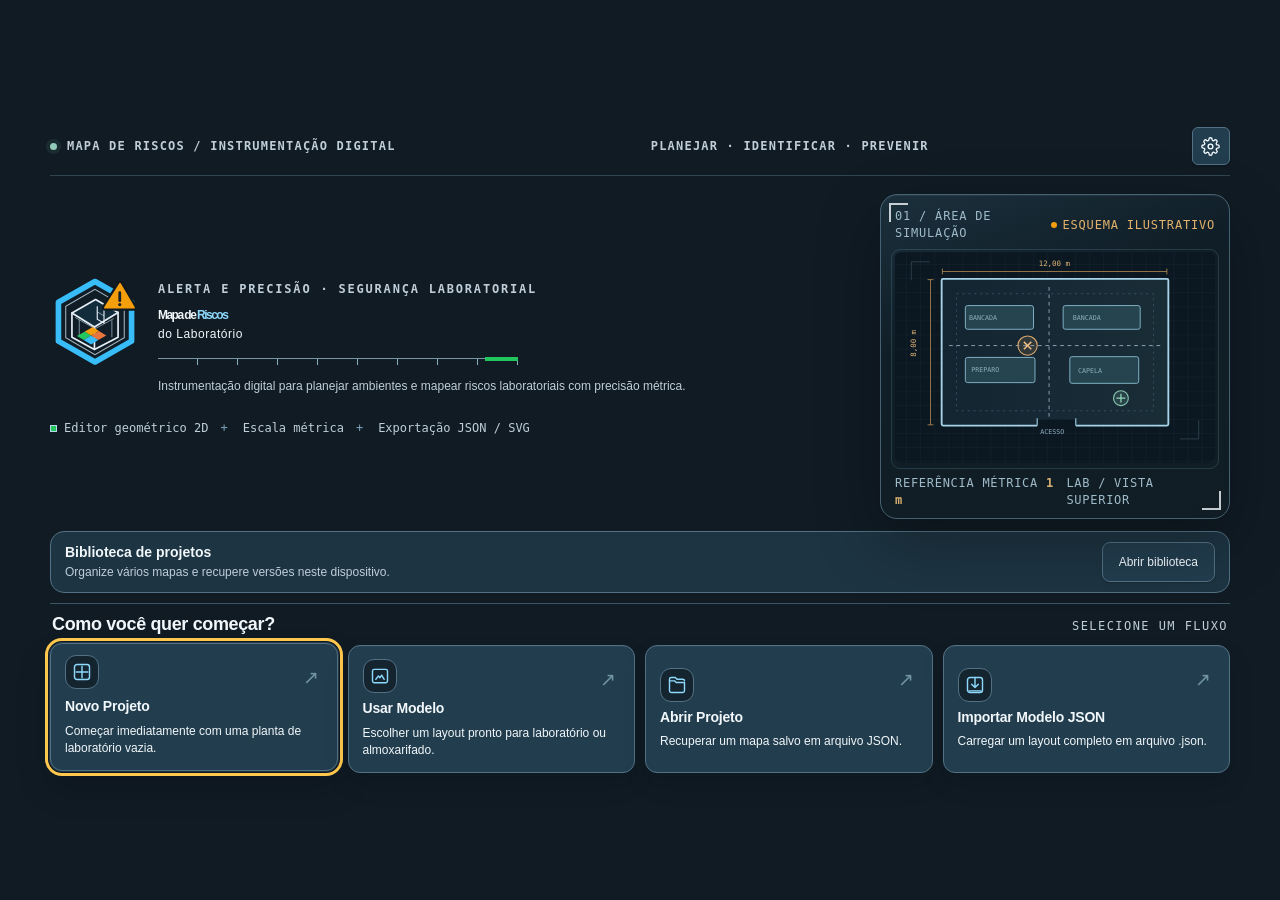
==== commit 48c0ba12: "fix(c01-e04): explicitar limites didaticos e consistencia normativa em index.html" ====
--- a/index.html
+++ b/index.html
@@ -389,8 +389,8 @@
                 <output id="rotVal" aria-live="polite">0°</output>
               </div>
             </label>
-            <label id="epiField" for="epi" class="hidden">EPI recomendado (NR-6)
-              <input id="epi" type="text" maxlength="160" placeholder="Ex.: luvas nitrílicas, óculos de proteção">
+            <label id="epiField" for="epi" class="hidden">Registro de EPI (sujeito à avaliação da atividade — NR-6)
+              <input id="epi" type="text" maxlength="160" placeholder="Registre o EPI avaliado para esta atividade">
             </label>
             <label id="doorConnectionField" for="doorConnection" class="hidden">Conectar porta a
               <select id="doorConnection" aria-label="Área conectada à porta"></select>
@@ -423,7 +423,7 @@
             <div class="check" id="check-ventilation"><span></span> Capela ou janela representada</div>
             <div class="check" id="check-ergonomic"><span></span> Bancadas ou pias representadas</div>
             <div class="check" id="check-signaling"><span></span> Circulação e riscos identificados</div>
-            <div class="check" id="check-epi"><span></span> Sugestão de EPI registrada para um risco</div>
+            <div class="check" id="check-epi"><span></span> Registro de EPI associado a um risco (não valida sua adequação)</div>
           </div>
         </section>
       </div></aside><div id="mobilePanelBackdrop" class="mobile-panel-backdrop" hidden></div></main>
@@ -431,7 +431,7 @@
     <!-- CONTAINER DE TOASTS -->
     <div id="toastContainer" class="toast-container" aria-live="off" aria-label="Notificações da aplicação"></div>
 
-    <!-- RELATÓRIO GLOBAL DE CONFORMIDADE -->
+    <!-- RELATÓRIO GLOBAL DE REVISÃO DIDÁTICA -->
     <div id="complianceReportModal" class="modal-backdrop hidden" role="dialog" aria-modal="true" aria-labelledby="complianceReportTitle">
       <div class="modal-card report-modal-card">
         <div class="modal-header">
